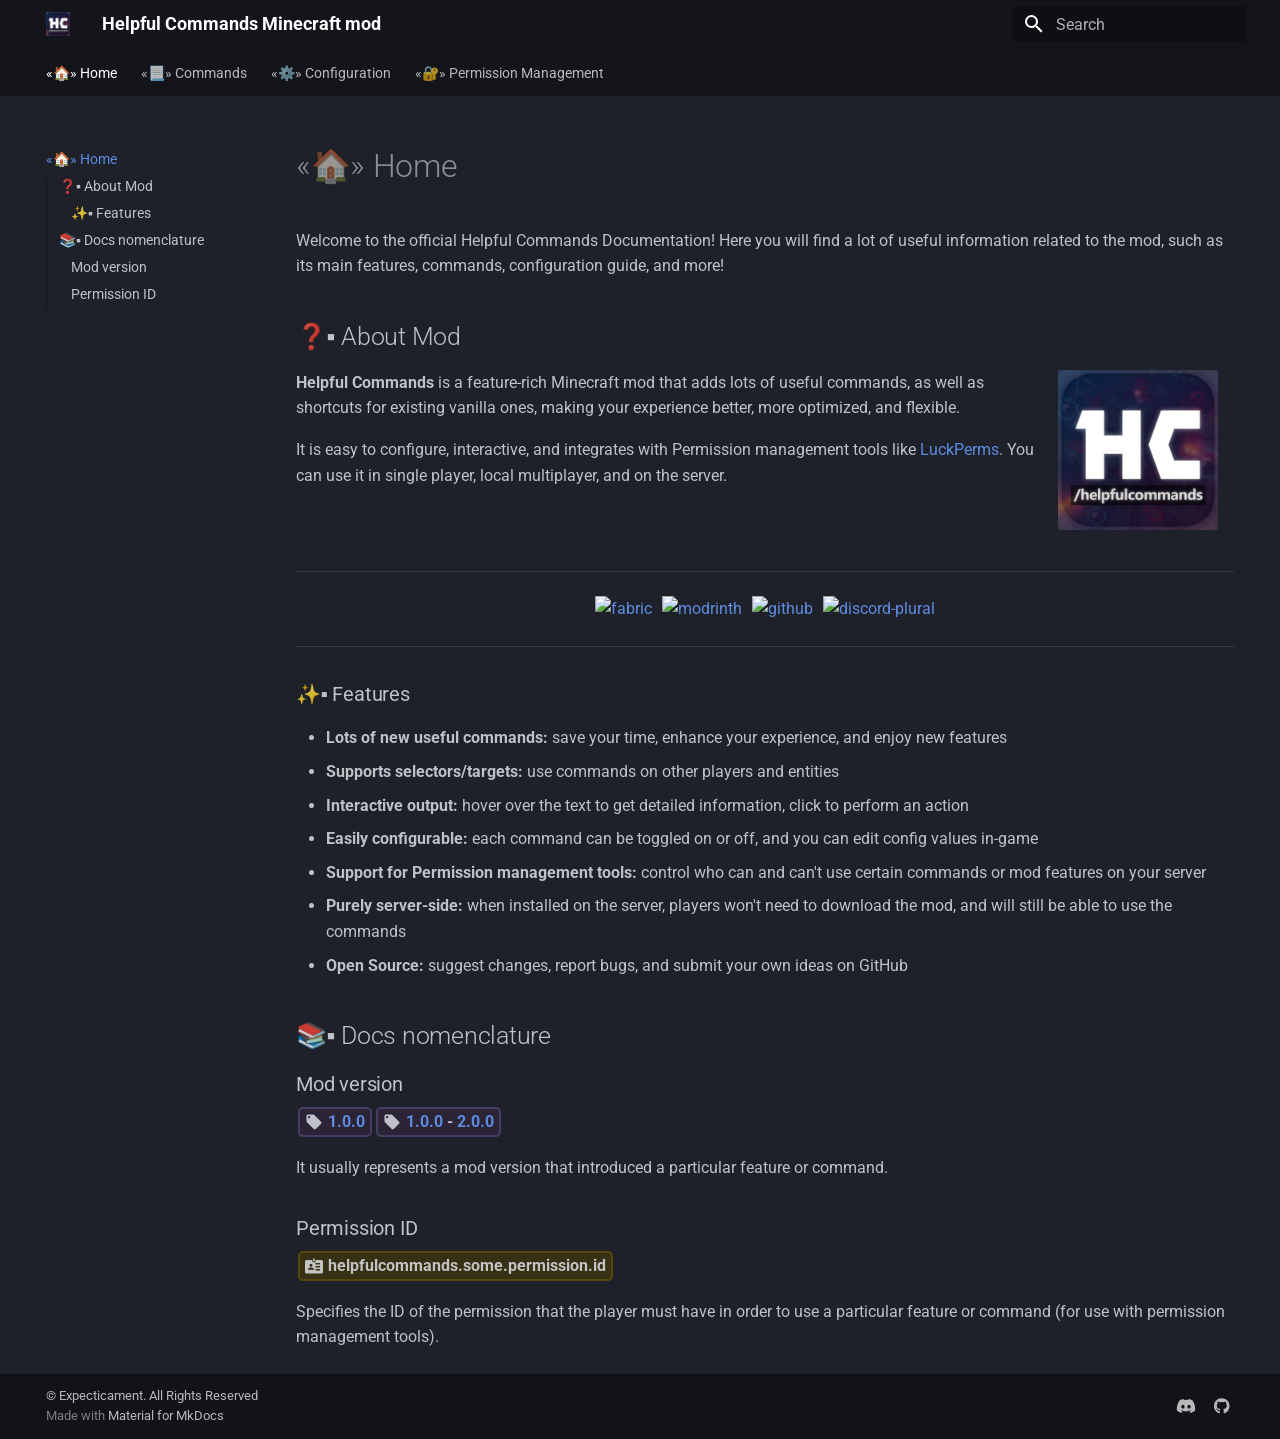
==== index.html @ f8ad3ec6 "Deployed b61161b with MkDocs version: 1.6.1" ====
<!doctype html>
<html lang="en" class="no-js">
  <head>
    
      <meta charset="utf-8">
      <meta name="viewport" content="width=device-width,initial-scale=1">
      
      
      
        <link rel="canonical" href="https://expecticament.github.io/HelpfulCommands/">
      
      
      
        <link rel="next" href="commands/">
      
      
      <link rel="icon" href="assets/images/favicon.png">
      <meta name="generator" content="mkdocs-1.6.1, mkdocs-material-9.5.49">
    
    
      
        <title>Helpful Commands Minecraft mod</title>
      
    
    
      <link rel="stylesheet" href="assets/stylesheets/main.6f8fc17f.min.css">
      
        
        <link rel="stylesheet" href="assets/stylesheets/palette.06af60db.min.css">
      
      


    
    
      
    
    
      
        
        
        <link rel="preconnect" href="https://fonts.gstatic.com" crossorigin>
        <link rel="stylesheet" href="https://fonts.googleapis.com/css?family=Roboto:300,300i,400,400i,700,700i%7CRoboto+Mono:400,400i,700,700i&display=fallback">
        <style>:root{--md-text-font:"Roboto";--md-code-font:"Roboto Mono"}</style>
      
    
    
      <link rel="stylesheet" href="stylesheets/extra.css">
    
    <script>__md_scope=new URL(".",location),__md_hash=e=>[...e].reduce(((e,_)=>(e<<5)-e+_.charCodeAt(0)),0),__md_get=(e,_=localStorage,t=__md_scope)=>JSON.parse(_.getItem(t.pathname+"."+e)),__md_set=(e,_,t=localStorage,a=__md_scope)=>{try{t.setItem(a.pathname+"."+e,JSON.stringify(_))}catch(e){}}</script>
    
      

    
    
    
  </head>
  
  
    
    
      
    
    
    
    
    <body dir="ltr" data-md-color-scheme="slate" data-md-color-primary="black" data-md-color-accent="indigo">
  
    
    <input class="md-toggle" data-md-toggle="drawer" type="checkbox" id="__drawer" autocomplete="off">
    <input class="md-toggle" data-md-toggle="search" type="checkbox" id="__search" autocomplete="off">
    <label class="md-overlay" for="__drawer"></label>
    <div data-md-component="skip">
      
        
        <a href="#about-mod" class="md-skip">
          Skip to content
        </a>
      
    </div>
    <div data-md-component="announce">
      
    </div>
    
    
      

<header class="md-header" data-md-component="header">
  <nav class="md-header__inner md-grid" aria-label="Header">
    <a href="." title="Helpful Commands Minecraft mod" class="md-header__button md-logo" aria-label="Helpful Commands Minecraft mod" data-md-component="logo">
      
  <img src="assets/images/favicon.png" alt="logo">

    </a>
    <label class="md-header__button md-icon" for="__drawer">
      
      <svg xmlns="http://www.w3.org/2000/svg" viewBox="0 0 24 24"><path d="M3 6h18v2H3zm0 5h18v2H3zm0 5h18v2H3z"/></svg>
    </label>
    <div class="md-header__title" data-md-component="header-title">
      <div class="md-header__ellipsis">
        <div class="md-header__topic">
          <span class="md-ellipsis">
            Helpful Commands Minecraft mod
          </span>
        </div>
        <div class="md-header__topic" data-md-component="header-topic">
          <span class="md-ellipsis">
            
              «🏠» Home
            
          </span>
        </div>
      </div>
    </div>
    
      
        <form class="md-header__option" data-md-component="palette">
  
    
    
    
    <input class="md-option" data-md-color-media="" data-md-color-scheme="slate" data-md-color-primary="black" data-md-color-accent="indigo"  aria-hidden="true"  type="radio" name="__palette" id="__palette_0">
    
  
</form>
      
    
    
      <script>var palette=__md_get("__palette");if(palette&&palette.color){if("(prefers-color-scheme)"===palette.color.media){var media=matchMedia("(prefers-color-scheme: light)"),input=document.querySelector(media.matches?"[data-md-color-media='(prefers-color-scheme: light)']":"[data-md-color-media='(prefers-color-scheme: dark)']");palette.color.media=input.getAttribute("data-md-color-media"),palette.color.scheme=input.getAttribute("data-md-color-scheme"),palette.color.primary=input.getAttribute("data-md-color-primary"),palette.color.accent=input.getAttribute("data-md-color-accent")}for(var[key,value]of Object.entries(palette.color))document.body.setAttribute("data-md-color-"+key,value)}</script>
    
    
    
      <label class="md-header__button md-icon" for="__search">
        
        <svg xmlns="http://www.w3.org/2000/svg" viewBox="0 0 24 24"><path d="M9.5 3A6.5 6.5 0 0 1 16 9.5c0 1.61-.59 3.09-1.56 4.23l.27.27h.79l5 5-1.5 1.5-5-5v-.79l-.27-.27A6.52 6.52 0 0 1 9.5 16 6.5 6.5 0 0 1 3 9.5 6.5 6.5 0 0 1 9.5 3m0 2C7 5 5 7 5 9.5S7 14 9.5 14 14 12 14 9.5 12 5 9.5 5"/></svg>
      </label>
      <div class="md-search" data-md-component="search" role="dialog">
  <label class="md-search__overlay" for="__search"></label>
  <div class="md-search__inner" role="search">
    <form class="md-search__form" name="search">
      <input type="text" class="md-search__input" name="query" aria-label="Search" placeholder="Search" autocapitalize="off" autocorrect="off" autocomplete="off" spellcheck="false" data-md-component="search-query" required>
      <label class="md-search__icon md-icon" for="__search">
        
        <svg xmlns="http://www.w3.org/2000/svg" viewBox="0 0 24 24"><path d="M9.5 3A6.5 6.5 0 0 1 16 9.5c0 1.61-.59 3.09-1.56 4.23l.27.27h.79l5 5-1.5 1.5-5-5v-.79l-.27-.27A6.52 6.52 0 0 1 9.5 16 6.5 6.5 0 0 1 3 9.5 6.5 6.5 0 0 1 9.5 3m0 2C7 5 5 7 5 9.5S7 14 9.5 14 14 12 14 9.5 12 5 9.5 5"/></svg>
        
        <svg xmlns="http://www.w3.org/2000/svg" viewBox="0 0 24 24"><path d="M20 11v2H8l5.5 5.5-1.42 1.42L4.16 12l7.92-7.92L13.5 5.5 8 11z"/></svg>
      </label>
      <nav class="md-search__options" aria-label="Search">
        
        <button type="reset" class="md-search__icon md-icon" title="Clear" aria-label="Clear" tabindex="-1">
          
          <svg xmlns="http://www.w3.org/2000/svg" viewBox="0 0 24 24"><path d="M19 6.41 17.59 5 12 10.59 6.41 5 5 6.41 10.59 12 5 17.59 6.41 19 12 13.41 17.59 19 19 17.59 13.41 12z"/></svg>
        </button>
      </nav>
      
        <div class="md-search__suggest" data-md-component="search-suggest"></div>
      
    </form>
    <div class="md-search__output">
      <div class="md-search__scrollwrap" tabindex="0" data-md-scrollfix>
        <div class="md-search-result" data-md-component="search-result">
          <div class="md-search-result__meta">
            Initializing search
          </div>
          <ol class="md-search-result__list" role="presentation"></ol>
        </div>
      </div>
    </div>
  </div>
</div>
    
    
  </nav>
  
</header>
    
    <div class="md-container" data-md-component="container">
      
      
        
          
            
<nav class="md-tabs" aria-label="Tabs" data-md-component="tabs">
  <div class="md-grid">
    <ul class="md-tabs__list">
      
        
  
  
    
  
  
    <li class="md-tabs__item md-tabs__item--active">
      <a href="." class="md-tabs__link">
        
  
    
  
  «🏠» Home

      </a>
    </li>
  

      
        
  
  
  
    <li class="md-tabs__item">
      <a href="commands/" class="md-tabs__link">
        
  
    
  
  «📃» Commands

      </a>
    </li>
  

      
        
  
  
  
    <li class="md-tabs__item">
      <a href="configuration/" class="md-tabs__link">
        
  
    
  
  «⚙️» Configuration

      </a>
    </li>
  

      
        
  
  
  
    <li class="md-tabs__item">
      <a href="permissionManagement/" class="md-tabs__link">
        
  
    
  
  «🔐» Permission Management

      </a>
    </li>
  

      
    </ul>
  </div>
</nav>
          
        
      
      <main class="md-main" data-md-component="main">
        <div class="md-main__inner md-grid">
          
            
              
              <div class="md-sidebar md-sidebar--primary" data-md-component="sidebar" data-md-type="navigation" >
                <div class="md-sidebar__scrollwrap">
                  <div class="md-sidebar__inner">
                    


  


  

<nav class="md-nav md-nav--primary md-nav--lifted md-nav--integrated" aria-label="Navigation" data-md-level="0">
  <label class="md-nav__title" for="__drawer">
    <a href="." title="Helpful Commands Minecraft mod" class="md-nav__button md-logo" aria-label="Helpful Commands Minecraft mod" data-md-component="logo">
      
  <img src="assets/images/favicon.png" alt="logo">

    </a>
    Helpful Commands Minecraft mod
  </label>
  
  <ul class="md-nav__list" data-md-scrollfix>
    
      
      
  
  
    
  
  
  
    <li class="md-nav__item md-nav__item--active">
      
      <input class="md-nav__toggle md-toggle" type="checkbox" id="__toc">
      
      
      
        <label class="md-nav__link md-nav__link--active" for="__toc">
          
  
  <span class="md-ellipsis">
    «🏠» Home
  </span>
  

          <span class="md-nav__icon md-icon"></span>
        </label>
      
      <a href="." class="md-nav__link md-nav__link--active">
        
  
  <span class="md-ellipsis">
    «🏠» Home
  </span>
  

      </a>
      
        

<nav class="md-nav md-nav--secondary" aria-label="Table of contents">
  
  
  
  
    <label class="md-nav__title" for="__toc">
      <span class="md-nav__icon md-icon"></span>
      Table of contents
    </label>
    <ul class="md-nav__list" data-md-component="toc" data-md-scrollfix>
      
        <li class="md-nav__item">
  <a href="#about-mod" class="md-nav__link">
    <span class="md-ellipsis">
      ❓▪ About Mod
    </span>
  </a>
  
    <nav class="md-nav" aria-label="❓▪ About Mod">
      <ul class="md-nav__list">
        
          <li class="md-nav__item">
  <a href="#features" class="md-nav__link">
    <span class="md-ellipsis">
      ✨▪ Features
    </span>
  </a>
  
</li>
        
      </ul>
    </nav>
  
</li>
      
        <li class="md-nav__item">
  <a href="#docs-nomenclature" class="md-nav__link">
    <span class="md-ellipsis">
      📚▪ Docs nomenclature
    </span>
  </a>
  
    <nav class="md-nav" aria-label="📚▪ Docs nomenclature">
      <ul class="md-nav__list">
        
          <li class="md-nav__item">
  <a href="#mod-version" class="md-nav__link">
    <span class="md-ellipsis">
      Mod version
    </span>
  </a>
  
</li>
        
          <li class="md-nav__item">
  <a href="#permission-id" class="md-nav__link">
    <span class="md-ellipsis">
      Permission ID
    </span>
  </a>
  
</li>
        
      </ul>
    </nav>
  
</li>
      
    </ul>
  
</nav>
      
    </li>
  

    
      
      
  
  
  
  
    <li class="md-nav__item">
      <a href="commands/" class="md-nav__link">
        
  
  <span class="md-ellipsis">
    «📃» Commands
  </span>
  

      </a>
    </li>
  

    
      
      
  
  
  
  
    <li class="md-nav__item">
      <a href="configuration/" class="md-nav__link">
        
  
  <span class="md-ellipsis">
    «⚙️» Configuration
  </span>
  

      </a>
    </li>
  

    
      
      
  
  
  
  
    <li class="md-nav__item">
      <a href="permissionManagement/" class="md-nav__link">
        
  
  <span class="md-ellipsis">
    «🔐» Permission Management
  </span>
  

      </a>
    </li>
  

    
  </ul>
</nav>
                  </div>
                </div>
              </div>
            
            
          
          
            <div class="md-content" data-md-component="content">
              <article class="md-content__inner md-typeset">
                
                  


  <h1>«🏠» Home</h1>

<p>Welcome to the official Helpful Commands Documentation! Here you will find a lot of useful information related to the mod, such as its main features, commands, configuration guide, and more!</p>
<h2 id="about-mod">❓▪ About Mod</h2>
<figure style="text-align:left;">
    <img align="right" alt="Logo" src="assets/images/favicon.png" width="160px" style="margin: 0 1em 1em 1em">
    <strong>Helpful Commands</strong> is a feature-rich Minecraft mod that adds lots of useful commands, as well as shortcuts for existing vanilla ones, making your experience better, more optimized, and flexible.
    <p>It is easy to configure, interactive, and integrates with Permission management tools like <a href="https://luckperms.net/">LuckPerms</a>. You can use it in single player, local multiplayer, and on the server.</p>
</figure>

<hr />
<div style="display: flex; justify-content: center; align-items: center; flex-direction: row;">
    <div class="devin-badge"><a href="https://fabricmc.net/"><img alt="fabric" height="56" src="https://cdn.jsdelivr.net/npm/@intergrav/devins-badges@3/assets/cozy/supported/fabric_vector.svg"></a></div>
    <div class="devin-badge"><a href="https://modrinth.com/mod/helpfulcommands/"><img href="" alt="modrinth" height="56" src="https://cdn.jsdelivr.net/npm/@intergrav/devins-badges@3/assets/cozy/available/modrinth_vector.svg"></a></div>
    <div class="devin-badge"><a href="https://github.com/Expecticament/HelpfulCommands"><img alt="github" height="56" src="https://cdn.jsdelivr.net/npm/@intergrav/devins-badges@3/assets/cozy/available/github_vector.svg"></a></div>
    <div class="devin-badge"><a href="https://discord.gg/RHd8P5hps4"><img alt="discord-plural" src="https://cdn.jsdelivr.net/npm/@intergrav/devins-badges@3/assets/cozy/social/discord-plural_vector.svg"></a></div>
</div>
<hr />
<h3 id="features">✨▪ Features</h3>
<ul>
<li><strong>Lots of new useful commands:</strong> save your time, enhance your experience, and enjoy new features</li>
<li><strong>Supports selectors/targets:</strong> use commands on other players and entities</li>
<li><strong>Interactive output:</strong> hover over the text to get detailed information, click to perform an action</li>
<li><strong>Easily configurable:</strong> each command can be toggled on or off, and you can edit config values in-game</li>
<li><strong>Support for Permission management tools:</strong> control who can and can't use certain commands or mod features on your server</li>
<li><strong>Purely server-side:</strong> when installed on the server, players won't need to download the mod, and will still be able to use the commands</li>
<li><strong>Open Source:</strong> suggest changes, report bugs, and submit your own ideas on GitHub</li>
</ul>
<h2 id="docs-nomenclature">📚▪ Docs nomenclature</h2>
<h3 id="mod-version">Mod version</h3>
<div class="hc-mic-holder">
    <div class="hc-mic-entry hc-mic-version">
        <div class="hc-mic-logo"><span class="twemoji" title="Mod version"><svg xmlns="http://www.w3.org/2000/svg" viewBox="0 0 24 24"><path d="M5.5 7A1.5 1.5 0 0 1 4 5.5 1.5 1.5 0 0 1 5.5 4 1.5 1.5 0 0 1 7 5.5 1.5 1.5 0 0 1 5.5 7m15.91 4.58-9-9C12.05 2.22 11.55 2 11 2H4c-1.11 0-2 .89-2 2v7c0 .55.22 1.05.59 1.41l8.99 9c.37.36.87.59 1.42.59.55 0 1.05-.23 1.41-.59l7-7c.37-.36.59-.86.59-1.41 0-.56-.23-1.06-.59-1.42Z"></path></svg></span></div><p class="hc-mic-text"><a href="https://github.com/Expecticament/HelpfulCommands/releases/tag/1.0.1">1.0.0</a></p>
    </div>
    <div class="hc-mic-entry hc-mic-version">
        <div class="hc-mic-logo"><span class="twemoji" title="Mod version"><svg xmlns="http://www.w3.org/2000/svg" viewBox="0 0 24 24"><path d="M5.5 7A1.5 1.5 0 0 1 4 5.5 1.5 1.5 0 0 1 5.5 4 1.5 1.5 0 0 1 7 5.5 1.5 1.5 0 0 1 5.5 7m15.91 4.58-9-9C12.05 2.22 11.55 2 11 2H4c-1.11 0-2 .89-2 2v7c0 .55.22 1.05.59 1.41l8.99 9c.37.36.87.59 1.42.59.55 0 1.05-.23 1.41-.59l7-7c.37-.36.59-.86.59-1.41 0-.56-.23-1.06-.59-1.42Z"></path></svg></span></div><p class="hc-mic-text"><a href="https://github.com/Expecticament/HelpfulCommands/releases/tag/1.0.1">1.0.0</a> - <a href="https://github.com/Expecticament/HelpfulCommands/releases/tag/2.0.0">2.0.0</a></p>
    </div>
</div>
<p>It usually represents a mod version that introduced a particular feature or command.</p>
<h3 id="permission-id">Permission ID</h3>
<div class="hc-mic-holder">
    <div class="hc-mic-entry hc-mic-permission">
        <div class="hc-mic-logo"><span class="twemoji" title="Permission ID"><svg xmlns="http://www.w3.org/2000/svg" viewBox="0 0 24 24"><path d="M22 4h-8v3h-4V4H2a2 2 0 0 0-2 2v14a2 2 0 0 0 2 2h20a2 2 0 0 0 2-2V6a2 2 0 0 0-2-2M8 9a2 2 0 0 1 2 2 2 2 0 0 1-2 2 2 2 0 0 1-2-2 2 2 0 0 1 2-2m4 8H4v-1c0-1.33 2.67-2 4-2s4 .67 4 2v1m8 1h-6v-2h6v2m0-4h-6v-2h6v2m0-4h-6V8h6v2m-7-4h-2V2h2v4Z"></path></svg></span></div><p class="hc-mic-text">helpfulcommands.some.permission.id</p>
    </div>
</div>
<p>Specifies the ID of the permission that the player must have in order to use a particular feature or command (for use with permission management tools).</p>












                
              </article>
            </div>
          
          
  <script>var tabs=__md_get("__tabs");if(Array.isArray(tabs))e:for(var set of document.querySelectorAll(".tabbed-set")){var labels=set.querySelector(".tabbed-labels");for(var tab of tabs)for(var label of labels.getElementsByTagName("label"))if(label.innerText.trim()===tab){var input=document.getElementById(label.htmlFor);input.checked=!0;continue e}}</script>

<script>var target=document.getElementById(location.hash.slice(1));target&&target.name&&(target.checked=target.name.startsWith("__tabbed_"))</script>
        </div>
        
          <button type="button" class="md-top md-icon" data-md-component="top" hidden>
  
  <svg xmlns="http://www.w3.org/2000/svg" viewBox="0 0 24 24"><path d="M13 20h-2V8l-5.5 5.5-1.42-1.42L12 4.16l7.92 7.92-1.42 1.42L13 8z"/></svg>
  Back to top
</button>
        
      </main>
      
        <footer class="md-footer">
  
  <div class="md-footer-meta md-typeset">
    <div class="md-footer-meta__inner md-grid">
      <div class="md-copyright">
  
    <div class="md-copyright__highlight">
      &copy; <a href="https://github.com/Expecticament" target="_blank" rel="noopener">Expecticament</a>. All Rights Reserved

    </div>
  
  
    Made with
    <a href="https://squidfunk.github.io/mkdocs-material/" target="_blank" rel="noopener">
      Material for MkDocs
    </a>
  
</div>
      
        <div class="md-social">
  
    
    
    
    
      
      
    
    <a href="https://discord.gg/RHd8P5hps4" target="_blank" rel="noopener" title="discord.gg" class="md-social__link">
      <svg xmlns="http://www.w3.org/2000/svg" viewBox="0 0 640 512"><!--! Font Awesome Free 6.7.1 by @fontawesome - https://fontawesome.com License - https://fontawesome.com/license/free (Icons: CC BY 4.0, Fonts: SIL OFL 1.1, Code: MIT License) Copyright 2024 Fonticons, Inc.--><path d="M524.531 69.836a1.5 1.5 0 0 0-.764-.7A485 485 0 0 0 404.081 32.03a1.82 1.82 0 0 0-1.923.91 338 338 0 0 0-14.9 30.6 447.9 447.9 0 0 0-134.426 0 310 310 0 0 0-15.135-30.6 1.89 1.89 0 0 0-1.924-.91 483.7 483.7 0 0 0-119.688 37.107 1.7 1.7 0 0 0-.788.676C39.068 183.651 18.186 294.69 28.43 404.354a2.02 2.02 0 0 0 .765 1.375 487.7 487.7 0 0 0 146.825 74.189 1.9 1.9 0 0 0 2.063-.676A348 348 0 0 0 208.12 430.4a1.86 1.86 0 0 0-1.019-2.588 321 321 0 0 1-45.868-21.853 1.885 1.885 0 0 1-.185-3.126 251 251 0 0 0 9.109-7.137 1.82 1.82 0 0 1 1.9-.256c96.229 43.917 200.41 43.917 295.5 0a1.81 1.81 0 0 1 1.924.233 235 235 0 0 0 9.132 7.16 1.884 1.884 0 0 1-.162 3.126 301.4 301.4 0 0 1-45.89 21.83 1.875 1.875 0 0 0-1 2.611 391 391 0 0 0 30.014 48.815 1.86 1.86 0 0 0 2.063.7A486 486 0 0 0 610.7 405.729a1.88 1.88 0 0 0 .765-1.352c12.264-126.783-20.532-236.912-86.934-334.541M222.491 337.58c-28.972 0-52.844-26.587-52.844-59.239s23.409-59.241 52.844-59.241c29.665 0 53.306 26.82 52.843 59.239 0 32.654-23.41 59.241-52.843 59.241m195.38 0c-28.971 0-52.843-26.587-52.843-59.239s23.409-59.241 52.843-59.241c29.667 0 53.307 26.82 52.844 59.239 0 32.654-23.177 59.241-52.844 59.241"/></svg>
    </a>
  
    
    
    
    
      
      
    
    <a href="https://github.com/Expecticament/HelpfulCommands" target="_blank" rel="noopener" title="github.com" class="md-social__link">
      <svg xmlns="http://www.w3.org/2000/svg" viewBox="0 0 496 512"><!--! Font Awesome Free 6.7.1 by @fontawesome - https://fontawesome.com License - https://fontawesome.com/license/free (Icons: CC BY 4.0, Fonts: SIL OFL 1.1, Code: MIT License) Copyright 2024 Fonticons, Inc.--><path d="M165.9 397.4c0 2-2.3 3.6-5.2 3.6-3.3.3-5.6-1.3-5.6-3.6 0-2 2.3-3.6 5.2-3.6 3-.3 5.6 1.3 5.6 3.6m-31.1-4.5c-.7 2 1.3 4.3 4.3 4.9 2.6 1 5.6 0 6.2-2s-1.3-4.3-4.3-5.2c-2.6-.7-5.5.3-6.2 2.3m44.2-1.7c-2.9.7-4.9 2.6-4.6 4.9.3 2 2.9 3.3 5.9 2.6 2.9-.7 4.9-2.6 4.6-4.6-.3-1.9-3-3.2-5.9-2.9M244.8 8C106.1 8 0 113.3 0 252c0 110.9 69.8 205.8 169.5 239.2 12.8 2.3 17.3-5.6 17.3-12.1 0-6.2-.3-40.4-.3-61.4 0 0-70 15-84.7-29.8 0 0-11.4-29.1-27.8-36.6 0 0-22.9-15.7 1.6-15.4 0 0 24.9 2 38.6 25.8 21.9 38.6 58.6 27.5 72.9 20.9 2.3-16 8.8-27.1 16-33.7-55.9-6.2-112.3-14.3-112.3-110.5 0-27.5 7.6-41.3 23.6-58.9-2.6-6.5-11.1-33.3 2.6-67.9 20.9-6.5 69 27 69 27 20-5.6 41.5-8.5 62.8-8.5s42.8 2.9 62.8 8.5c0 0 48.1-33.6 69-27 13.7 34.7 5.2 61.4 2.6 67.9 16 17.7 25.8 31.5 25.8 58.9 0 96.5-58.9 104.2-114.8 110.5 9.2 7.9 17 22.9 17 46.4 0 33.7-.3 75.4-.3 83.6 0 6.5 4.6 14.4 17.3 12.1C428.2 457.8 496 362.9 496 252 496 113.3 383.5 8 244.8 8M97.2 352.9c-1.3 1-1 3.3.7 5.2 1.6 1.6 3.9 2.3 5.2 1 1.3-1 1-3.3-.7-5.2-1.6-1.6-3.9-2.3-5.2-1m-10.8-8.1c-.7 1.3.3 2.9 2.3 3.9 1.6 1 3.6.7 4.3-.7.7-1.3-.3-2.9-2.3-3.9-2-.6-3.6-.3-4.3.7m32.4 35.6c-1.6 1.3-1 4.3 1.3 6.2 2.3 2.3 5.2 2.6 6.5 1 1.3-1.3.7-4.3-1.3-6.2-2.2-2.3-5.2-2.6-6.5-1m-11.4-14.7c-1.6 1-1.6 3.6 0 5.9s4.3 3.3 5.6 2.3c1.6-1.3 1.6-3.9 0-6.2-1.4-2.3-4-3.3-5.6-2"/></svg>
    </a>
  
</div>
      
    </div>
  </div>
</footer>
      
    </div>
    <div class="md-dialog" data-md-component="dialog">
      <div class="md-dialog__inner md-typeset"></div>
    </div>
    
      <div class="md-progress" data-md-component="progress" role="progressbar"></div>
    
    
    <script id="__config" type="application/json">{"base": ".", "features": ["navigation.tabs", "navigation.sections", "navigation.instant", "navigation.instant.progress", "navigation.tracking", "navigation.top", "navigation.prune", "toc.integrate", "toc.follow", "search.suggest", "search.highlight", "content.tabs.link", "content.code.annotation", "content.code.copy", "content.tooltips"], "search": "assets/javascripts/workers/search.6ce7567c.min.js", "translations": {"clipboard.copied": "Copied to clipboard", "clipboard.copy": "Copy to clipboard", "search.result.more.one": "1 more on this page", "search.result.more.other": "# more on this page", "search.result.none": "No matching documents", "search.result.one": "1 matching document", "search.result.other": "# matching documents", "search.result.placeholder": "Type to start searching", "search.result.term.missing": "Missing", "select.version": "Select version"}}</script>
    
    
      <script src="assets/javascripts/bundle.88dd0f4e.min.js"></script>
      
    
  </body>
</html>
---- assets/stylesheets/main.6f8fc17f.min.css ----
@charset "UTF-8";html{-webkit-text-size-adjust:none;-moz-text-size-adjust:none;text-size-adjust:none;box-sizing:border-box}*,:after,:before{box-sizing:inherit}@media (prefers-reduced-motion){*,:after,:before{transition:none!important}}body{margin:0}a,button,input,label{-webkit-tap-highlight-color:transparent}a{color:inherit;text-decoration:none}hr{border:0;box-sizing:initial;display:block;height:.05rem;overflow:visible;padding:0}small{font-size:80%}sub,sup{line-height:1em}img{border-style:none}table{border-collapse:initial;border-spacing:0}td,th{font-weight:400;vertical-align:top}button{background:#0000;border:0;font-family:inherit;font-size:inherit;margin:0;padding:0}input{border:0;outline:none}:root{--md-primary-fg-color:#4051b5;--md-primary-fg-color--light:#5d6cc0;--md-primary-fg-color--dark:#303fa1;--md-primary-bg-color:#fff;--md-primary-bg-color--light:#ffffffb3;--md-accent-fg-color:#526cfe;--md-accent-fg-color--transparent:#526cfe1a;--md-accent-bg-color:#fff;--md-accent-bg-color--light:#ffffffb3}[data-md-color-scheme=default]{color-scheme:light}[data-md-color-scheme=default] img[src$="#gh-dark-mode-only"],[data-md-color-scheme=default] img[src$="#only-dark"]{display:none}:root,[data-md-color-scheme=default]{--md-hue:225deg;--md-default-fg-color:#000000de;--md-default-fg-color--light:#0000008a;--md-default-fg-color--lighter:#00000052;--md-default-fg-color--lightest:#00000012;--md-default-bg-color:#fff;--md-default-bg-color--light:#ffffffb3;--md-default-bg-color--lighter:#ffffff4d;--md-default-bg-color--lightest:#ffffff1f;--md-code-fg-color:#36464e;--md-code-bg-color:#f5f5f5;--md-code-hl-color:#4287ff;--md-code-hl-color--light:#4287ff1a;--md-code-hl-number-color:#d52a2a;--md-code-hl-special-color:#db1457;--md-code-hl-function-color:#a846b9;--md-code-hl-constant-color:#6e59d9;--md-code-hl-keyword-color:#3f6ec6;--md-code-hl-string-color:#1c7d4d;--md-code-hl-name-color:var(--md-code-fg-color);--md-code-hl-operator-color:var(--md-default-fg-color--light);--md-code-hl-punctuation-color:var(--md-default-fg-color--light);--md-code-hl-comment-color:var(--md-default-fg-color--light);--md-code-hl-generic-color:var(--md-default-fg-color--light);--md-code-hl-variable-color:var(--md-default-fg-color--light);--md-typeset-color:var(--md-default-fg-color);--md-typeset-a-color:var(--md-primary-fg-color);--md-typeset-del-color:#f5503d26;--md-typeset-ins-color:#0bd57026;--md-typeset-kbd-color:#fafafa;--md-typeset-kbd-accent-color:#fff;--md-typeset-kbd-border-color:#b8b8b8;--md-typeset-mark-color:#ffff0080;--md-typeset-table-color:#0000001f;--md-typeset-table-color--light:rgba(0,0,0,.035);--md-admonition-fg-color:var(--md-default-fg-color);--md-admonition-bg-color:var(--md-default-bg-color);--md-warning-fg-color:#000000de;--md-warning-bg-color:#ff9;--md-footer-fg-color:#fff;--md-footer-fg-color--light:#ffffffb3;--md-footer-fg-color--lighter:#ffffff73;--md-footer-bg-color:#000000de;--md-footer-bg-color--dark:#00000052;--md-shadow-z1:0 0.2rem 0.5rem #0000000d,0 0 0.05rem #0000001a;--md-shadow-z2:0 0.2rem 0.5rem #0000001a,0 0 0.05rem #00000040;--md-shadow-z3:0 0.2rem 0.5rem #0003,0 0 0.05rem #00000059}.md-icon svg{fill:currentcolor;display:block;height:1.2rem;width:1.2rem}body{-webkit-font-smoothing:antialiased;-moz-osx-font-smoothing:grayscale;--md-text-font-family:var(--md-text-font,_),-apple-system,BlinkMacSystemFont,Helvetica,Arial,sans-serif;--md-code-font-family:var(--md-code-font,_),SFMono-Regular,Consolas,Menlo,monospace}aside,body,input{font-feature-settings:"kern","liga";color:var(--md-typeset-color);font-family:var(--md-text-font-family)}code,kbd,pre{font-feature-settings:"kern";font-family:var(--md-code-font-family)}:root{--md-typeset-table-sort-icon:url('data:image/svg+xml;charset=utf-8,<svg xmlns="http://www.w3.org/2000/svg" viewBox="0 0 24 24"><path d="m18 21-4-4h3V7h-3l4-4 4 4h-3v10h3M2 19v-2h10v2M2 13v-2h7v2M2 7V5h4v2z"/></svg>');--md-typeset-table-sort-icon--asc:url('data:image/svg+xml;charset=utf-8,<svg xmlns="http://www.w3.org/2000/svg" viewBox="0 0 24 24"><path d="M19 17h3l-4 4-4-4h3V3h2M2 17h10v2H2M6 5v2H2V5m0 6h7v2H2z"/></svg>');--md-typeset-table-sort-icon--desc:url('data:image/svg+xml;charset=utf-8,<svg xmlns="http://www.w3.org/2000/svg" viewBox="0 0 24 24"><path d="M19 7h3l-4-4-4 4h3v14h2M2 17h10v2H2M6 5v2H2V5m0 6h7v2H2z"/></svg>')}.md-typeset{-webkit-print-color-adjust:exact;color-adjust:exact;font-size:.8rem;line-height:1.6}@media print{.md-typeset{font-size:.68rem}}.md-typeset blockquote,.md-typeset dl,.md-typeset figure,.md-typeset ol,.md-typeset pre,.md-typeset ul{margin-bottom:1em;margin-top:1em}.md-typeset h1{color:var(--md-default-fg-color--light);font-size:2em;line-height:1.3;margin:0 0 1.25em}.md-typeset h1,.md-typeset h2{font-weight:300;letter-spacing:-.01em}.md-typeset h2{font-size:1.5625em;line-height:1.4;margin:1.6em 0 .64em}.md-typeset h3{font-size:1.25em;font-weight:400;letter-spacing:-.01em;line-height:1.5;margin:1.6em 0 .8em}.md-typeset h2+h3{margin-top:.8em}.md-typeset h4{font-weight:700;letter-spacing:-.01em;margin:1em 0}.md-typeset h5,.md-typeset h6{color:var(--md-default-fg-color--light);font-size:.8em;font-weight:700;letter-spacing:-.01em;margin:1.25em 0}.md-typeset h5{text-transform:uppercase}.md-typeset h5 code{text-transform:none}.md-typeset hr{border-bottom:.05rem solid var(--md-default-fg-color--lightest);display:flow-root;margin:1.5em 0}.md-typeset a{color:var(--md-typeset-a-color);word-break:break-word}.md-typeset a,.md-typeset a:before{transition:color 125ms}.md-typeset a:focus,.md-typeset a:hover{color:var(--md-accent-fg-color)}.md-typeset a:focus code,.md-typeset a:hover code{background-color:var(--md-accent-fg-color--transparent)}.md-typeset a code{color:currentcolor;transition:background-color 125ms}.md-typeset a.focus-visible{outline-color:var(--md-accent-fg-color);outline-offset:.2rem}.md-typeset code,.md-typeset kbd,.md-typeset pre{color:var(--md-code-fg-color);direction:ltr;font-variant-ligatures:none}@media print{.md-typeset code,.md-typeset kbd,.md-typeset pre{white-space:pre-wrap}}.md-typeset code{background-color:var(--md-code-bg-color);border-radius:.1rem;-webkit-box-decoration-break:clone;box-decoration-break:clone;font-size:.85em;padding:0 .2941176471em;word-break:break-word}.md-typeset code:not(.focus-visible){-webkit-tap-highlight-color:transparent;outline:none}.md-typeset pre{display:flow-root;line-height:1.4;position:relative}.md-typeset pre>code{-webkit-box-decoration-break:slice;box-decoration-break:slice;box-shadow:none;display:block;margin:0;outline-color:var(--md-accent-fg-color);overflow:auto;padding:.7720588235em 1.1764705882em;scrollbar-color:var(--md-default-fg-color--lighter) #0000;scrollbar-width:thin;touch-action:auto;word-break:normal}.md-typeset pre>code:hover{scrollbar-color:var(--md-accent-fg-color) #0000}.md-typeset pre>code::-webkit-scrollbar{height:.2rem;width:.2rem}.md-typeset pre>code::-webkit-scrollbar-thumb{background-color:var(--md-default-fg-color--lighter)}.md-typeset pre>code::-webkit-scrollbar-thumb:hover{background-color:var(--md-accent-fg-color)}.md-typeset kbd{background-color:var(--md-typeset-kbd-color);border-radius:.1rem;box-shadow:0 .1rem 0 .05rem var(--md-typeset-kbd-border-color),0 .1rem 0 var(--md-typeset-kbd-border-color),0 -.1rem .2rem var(--md-typeset-kbd-accent-color) inset;color:var(--md-default-fg-color);display:inline-block;font-size:.75em;padding:0 .6666666667em;vertical-align:text-top;word-break:break-word}.md-typeset mark{background-color:var(--md-typeset-mark-color);-webkit-box-decoration-break:clone;box-decoration-break:clone;color:inherit;word-break:break-word}.md-typeset abbr{border-bottom:.05rem dotted var(--md-default-fg-color--light);cursor:help;text-decoration:none}.md-typeset small{opacity:.75}[dir=ltr] .md-typeset sub,[dir=ltr] .md-typeset sup{margin-left:.078125em}[dir=rtl] .md-typeset sub,[dir=rtl] .md-typeset sup{margin-right:.078125em}[dir=ltr] .md-typeset blockquote{padding-left:.6rem}[dir=rtl] .md-typeset blockquote{padding-right:.6rem}[dir=ltr] .md-typeset blockquote{border-left:.2rem solid var(--md-default-fg-color--lighter)}[dir=rtl] .md-typeset blockquote{border-right:.2rem solid var(--md-default-fg-color--lighter)}.md-typeset blockquote{color:var(--md-default-fg-color--light);margin-left:0;margin-right:0}.md-typeset ul{list-style-type:disc}.md-typeset ul[type]{list-style-type:revert-layer}[dir=ltr] .md-typeset ol,[dir=ltr] .md-typeset ul{margin-left:.625em}[dir=rtl] .md-typeset ol,[dir=rtl] .md-typeset ul{margin-right:.625em}.md-typeset ol,.md-typeset ul{padding:0}.md-typeset ol:not([hidden]),.md-typeset ul:not([hidden]){display:flow-root}.md-typeset ol ol,.md-typeset ul ol{list-style-type:lower-alpha}.md-typeset ol ol ol,.md-typeset ul ol ol{list-style-type:lower-roman}.md-typeset ol ol ol ol,.md-typeset ul ol ol ol{list-style-type:upper-alpha}.md-typeset ol ol ol ol ol,.md-typeset ul ol ol ol ol{list-style-type:upper-roman}.md-typeset ol[type],.md-typeset ul[type]{list-style-type:revert-layer}[dir=ltr] .md-typeset ol li,[dir=ltr] .md-typeset ul li{margin-left:1.25em}[dir=rtl] .md-typeset ol li,[dir=rtl] .md-typeset ul li{margin-right:1.25em}.md-typeset ol li,.md-typeset ul li{margin-bottom:.5em}.md-typeset ol li blockquote,.md-typeset ol li p,.md-typeset ul li blockquote,.md-typeset ul li p{margin:.5em 0}.md-typeset ol li:last-child,.md-typeset ul li:last-child{margin-bottom:0}[dir=ltr] .md-typeset ol li ol,[dir=ltr] .md-typeset ol li ul,[dir=ltr] .md-typeset ul li ol,[dir=ltr] .md-typeset ul li ul{margin-left:.625em}[dir=rtl] .md-typeset ol li ol,[dir=rtl] .md-typeset ol li ul,[dir=rtl] .md-typeset ul li ol,[dir=rtl] .md-typeset ul li ul{margin-right:.625em}.md-typeset ol li ol,.md-typeset ol li ul,.md-typeset ul li ol,.md-typeset ul li ul{margin-bottom:.5em;margin-top:.5em}[dir=ltr] .md-typeset dd{margin-left:1.875em}[dir=rtl] .md-typeset dd{margin-right:1.875em}.md-typeset dd{margin-bottom:1.5em;margin-top:1em}.md-typeset img,.md-typeset svg,.md-typeset video{height:auto;max-width:100%}.md-typeset img[align=left]{margin:1em 1em 1em 0}.md-typeset img[align=right]{margin:1em 0 1em 1em}.md-typeset img[align]:only-child{margin-top:0}.md-typeset figure{display:flow-root;margin:1em auto;max-width:100%;text-align:center;width:-moz-fit-content;width:fit-content}.md-typeset figure img{display:block;margin:0 auto}.md-typeset figcaption{font-style:italic;margin:1em auto;max-width:24rem}.md-typeset iframe{max-width:100%}.md-typeset table:not([class]){background-color:var(--md-default-bg-color);border:.05rem solid var(--md-typeset-table-color);border-radius:.1rem;display:inline-block;font-size:.64rem;max-width:100%;overflow:auto;touch-action:auto}@media print{.md-typeset table:not([class]){display:table}}.md-typeset table:not([class])+*{margin-top:1.5em}.md-typeset table:not([class]) td>:first-child,.md-typeset table:not([class]) th>:first-child{margin-top:0}.md-typeset table:not([class]) td>:last-child,.md-typeset table:not([class]) th>:last-child{margin-bottom:0}.md-typeset table:not([class]) td:not([align]),.md-typeset table:not([class]) th:not([align]){text-align:left}[dir=rtl] .md-typeset table:not([class]) td:not([align]),[dir=rtl] .md-typeset table:not([class]) th:not([align]){text-align:right}.md-typeset table:not([class]) th{font-weight:700;min-width:5rem;padding:.9375em 1.25em;vertical-align:top}.md-typeset table:not([class]) td{border-top:.05rem solid var(--md-typeset-table-color);padding:.9375em 1.25em;vertical-align:top}.md-typeset table:not([class]) tbody tr{transition:background-color 125ms}.md-typeset table:not([class]) tbody tr:hover{background-color:var(--md-typeset-table-color--light);box-shadow:0 .05rem 0 var(--md-default-bg-color) inset}.md-typeset table:not([class]) a{word-break:normal}.md-typeset table th[role=columnheader]{cursor:pointer}[dir=ltr] .md-typeset table th[role=columnheader]:after{margin-left:.5em}[dir=rtl] .md-typeset table th[role=columnheader]:after{margin-right:.5em}.md-typeset table th[role=columnheader]:after{content:"";display:inline-block;height:1.2em;-webkit-mask-image:var(--md-typeset-table-sort-icon);mask-image:var(--md-typeset-table-sort-icon);-webkit-mask-repeat:no-repeat;mask-repeat:no-repeat;-webkit-mask-size:contain;mask-size:contain;transition:background-color 125ms;vertical-align:text-bottom;width:1.2em}.md-typeset table th[role=columnheader]:hover:after{background-color:var(--md-default-fg-color--lighter)}.md-typeset table th[role=columnheader][aria-sort=ascending]:after{background-color:var(--md-default-fg-color--light);-webkit-mask-image:var(--md-typeset-table-sort-icon--asc);mask-image:var(--md-typeset-table-sort-icon--asc)}.md-typeset table th[role=columnheader][aria-sort=descending]:after{background-color:var(--md-default-fg-color--light);-webkit-mask-image:var(--md-typeset-table-sort-icon--desc);mask-image:var(--md-typeset-table-sort-icon--desc)}.md-typeset__scrollwrap{margin:1em -.8rem;overflow-x:auto;touch-action:auto}.md-typeset__table{display:inline-block;margin-bottom:.5em;padding:0 .8rem}@media print{.md-typeset__table{display:block}}html .md-typeset__table table{display:table;margin:0;overflow:hidden;width:100%}@media screen and (max-width:44.984375em){.md-content__inner>pre{margin:1em -.8rem}.md-content__inner>pre code{border-radius:0}}.md-typeset .md-author{border-radius:100%;display:block;flex-shrink:0;height:1.6rem;overflow:hidden;position:relative;transition:color 125ms,transform 125ms;width:1.6rem}.md-typeset .md-author img{display:block}.md-typeset .md-author--more{background:var(--md-default-fg-color--lightest);color:var(--md-default-fg-color--lighter);font-size:.6rem;font-weight:700;line-height:1.6rem;text-align:center}.md-typeset .md-author--long{height:2.4rem;width:2.4rem}.md-typeset a.md-author{transform:scale(1)}.md-typeset a.md-author img{border-radius:100%;filter:grayscale(100%) opacity(75%);transition:filter 125ms}.md-typeset a.md-author:focus,.md-typeset a.md-author:hover{transform:scale(1.1);z-index:1}.md-typeset a.md-author:focus img,.md-typeset a.md-author:hover img{filter:grayscale(0)}.md-banner{background-color:var(--md-footer-bg-color);color:var(--md-footer-fg-color);overflow:auto}@media print{.md-banner{display:none}}.md-banner--warning{background-color:var(--md-warning-bg-color);color:var(--md-warning-fg-color)}.md-banner__inner{font-size:.7rem;margin:.6rem auto;padding:0 .8rem}[dir=ltr] .md-banner__button{float:right}[dir=rtl] .md-banner__button{float:left}.md-banner__button{color:inherit;cursor:pointer;transition:opacity .25s}.no-js .md-banner__button{display:none}.md-banner__button:hover{opacity:.7}html{font-size:125%;height:100%;overflow-x:hidden}@media screen and (min-width:100em){html{font-size:137.5%}}@media screen and (min-width:125em){html{font-size:150%}}body{background-color:var(--md-default-bg-color);display:flex;flex-direction:column;font-size:.5rem;min-height:100%;position:relative;width:100%}@media print{body{display:block}}@media screen and (max-width:59.984375em){body[data-md-scrolllock]{position:fixed}}.md-grid{margin-left:auto;margin-right:auto;max-width:61rem}.md-container{display:flex;flex-direction:column;flex-grow:1}@media print{.md-container{display:block}}.md-main{flex-grow:1}.md-main__inner{display:flex;height:100%;margin-top:1.5rem}.md-ellipsis{overflow:hidden;text-overflow:ellipsis}.md-toggle{display:none}.md-option{height:0;opacity:0;position:absolute;width:0}.md-option:checked+label:not([hidden]){display:block}.md-option.focus-visible+label{outline-color:var(--md-accent-fg-color);outline-style:auto}.md-skip{background-color:var(--md-default-fg-color);border-radius:.1rem;color:var(--md-default-bg-color);font-size:.64rem;margin:.5rem;opacity:0;outline-color:var(--md-accent-fg-color);padding:.3rem .5rem;position:fixed;transform:translateY(.4rem);z-index:-1}.md-skip:focus{opacity:1;transform:translateY(0);transition:transform .25s cubic-bezier(.4,0,.2,1),opacity 175ms 75ms;z-index:10}@page{margin:25mm}:root{--md-clipboard-icon:url('data:image/svg+xml;charset=utf-8,<svg xmlns="http://www.w3.org/2000/svg" viewBox="0 0 24 24"><path d="M19 21H8V7h11m0-2H8a2 2 0 0 0-2 2v14a2 2 0 0 0 2 2h11a2 2 0 0 0 2-2V7a2 2 0 0 0-2-2m-3-4H4a2 2 0 0 0-2 2v14h2V3h12z"/></svg>')}.md-clipboard{border-radius:.1rem;color:var(--md-default-fg-color--lightest);cursor:pointer;height:1.5em;outline-color:var(--md-accent-fg-color);outline-offset:.1rem;position:absolute;right:.5em;top:.5em;transition:color .25s;width:1.5em;z-index:1}@media print{.md-clipboard{display:none}}.md-clipboard:not(.focus-visible){-webkit-tap-highlight-color:transparent;outline:none}:hover>.md-clipboard{color:var(--md-default-fg-color--light)}.md-clipboard:focus,.md-clipboard:hover{color:var(--md-accent-fg-color)}.md-clipboard:after{background-color:currentcolor;content:"";display:block;height:1.125em;margin:0 auto;-webkit-mask-image:var(--md-clipboard-icon);mask-image:var(--md-clipboard-icon);-webkit-mask-position:center;mask-position:center;-webkit-mask-repeat:no-repeat;mask-repeat:no-repeat;-webkit-mask-size:contain;mask-size:contain;width:1.125em}.md-clipboard--inline{cursor:pointer}.md-clipboard--inline code{transition:color .25s,background-color .25s}.md-clipboard--inline:focus code,.md-clipboard--inline:hover code{background-color:var(--md-accent-fg-color--transparent);color:var(--md-accent-fg-color)}.md-typeset .md-code__content{display:grid}@keyframes consent{0%{opacity:0;transform:translateY(100%)}to{opacity:1;transform:translateY(0)}}@keyframes overlay{0%{opacity:0}to{opacity:1}}.md-consent__overlay{animation:overlay .25s both;-webkit-backdrop-filter:blur(.1rem);backdrop-filter:blur(.1rem);background-color:#0000008a;height:100%;opacity:1;position:fixed;top:0;width:100%;z-index:5}.md-consent__inner{animation:consent .5s cubic-bezier(.1,.7,.1,1) both;background-color:var(--md-default-bg-color);border:0;border-radius:.1rem;bottom:0;box-shadow:0 0 .2rem #0000001a,0 .2rem .4rem #0003;max-height:100%;overflow:auto;padding:0;position:fixed;width:100%;z-index:5}.md-consent__form{padding:.8rem}.md-consent__settings{display:none;margin:1em 0}input:checked+.md-consent__settings{display:block}.md-consent__controls{margin-bottom:.8rem}.md-typeset .md-consent__controls .md-button{display:inline}@media screen and (max-width:44.984375em){.md-typeset .md-consent__controls .md-button{display:block;margin-top:.4rem;text-align:center;width:100%}}.md-consent label{cursor:pointer}.md-content{flex-grow:1;min-width:0}.md-content__inner{margin:0 .8rem 1.2rem;padding-top:.6rem}@media screen and (min-width:76.25em){[dir=ltr] .md-sidebar--primary:not([hidden])~.md-content>.md-content__inner{margin-left:1.2rem}[dir=ltr] .md-sidebar--secondary:not([hidden])~.md-content>.md-content__inner,[dir=rtl] .md-sidebar--primary:not([hidden])~.md-content>.md-content__inner{margin-right:1.2rem}[dir=rtl] .md-sidebar--secondary:not([hidden])~.md-content>.md-content__inner{margin-left:1.2rem}}.md-content__inner:before{content:"";display:block;height:.4rem}.md-content__inner>:last-child{margin-bottom:0}[dir=ltr] .md-content__button{float:right}[dir=rtl] .md-content__button{float:left}[dir=ltr] .md-content__button{margin-left:.4rem}[dir=rtl] .md-content__button{margin-right:.4rem}.md-content__button{margin:.4rem 0;padding:0}@media print{.md-content__button{display:none}}.md-typeset .md-content__button{color:var(--md-default-fg-color--lighter)}.md-content__button svg{display:inline;vertical-align:top}[dir=rtl] .md-content__button svg{transform:scaleX(-1)}[dir=ltr] .md-dialog{right:.8rem}[dir=rtl] .md-dialog{left:.8rem}.md-dialog{background-color:var(--md-default-fg-color);border-radius:.1rem;bottom:.8rem;box-shadow:var(--md-shadow-z3);min-width:11.1rem;opacity:0;padding:.4rem .6rem;pointer-events:none;position:fixed;transform:translateY(100%);transition:transform 0ms .4s,opacity .4s;z-index:4}@media print{.md-dialog{display:none}}.md-dialog--active{opacity:1;pointer-events:auto;transform:translateY(0);transition:transform .4s cubic-bezier(.075,.85,.175,1),opacity .4s}.md-dialog__inner{color:var(--md-default-bg-color);font-size:.7rem}.md-feedback{margin:2em 0 1em;text-align:center}.md-feedback fieldset{border:none;margin:0;padding:0}.md-feedback__title{font-weight:700;margin:1em auto}.md-feedback__inner{position:relative}.md-feedback__list{display:flex;flex-wrap:wrap;place-content:baseline center;position:relative}.md-feedback__list:hover .md-icon:not(:disabled){color:var(--md-default-fg-color--lighter)}:disabled .md-feedback__list{min-height:1.8rem}.md-feedback__icon{color:var(--md-default-fg-color--light);cursor:pointer;flex-shrink:0;margin:0 .1rem;transition:color 125ms}.md-feedback__icon:not(:disabled).md-icon:hover{color:var(--md-accent-fg-color)}.md-feedback__icon:disabled{color:var(--md-default-fg-color--lightest);pointer-events:none}.md-feedback__note{opacity:0;position:relative;transform:translateY(.4rem);transition:transform .4s cubic-bezier(.1,.7,.1,1),opacity .15s}.md-feedback__note>*{margin:0 auto;max-width:16rem}:disabled .md-feedback__note{opacity:1;transform:translateY(0)}@media print{.md-feedback{display:none}}.md-footer{background-color:var(--md-footer-bg-color);color:var(--md-footer-fg-color)}@media print{.md-footer{display:none}}.md-footer__inner{justify-content:space-between;overflow:auto;padding:.2rem}.md-footer__inner:not([hidden]){display:flex}.md-footer__link{align-items:end;display:flex;flex-grow:0.01;margin-bottom:.4rem;margin-top:1rem;max-width:100%;outline-color:var(--md-accent-fg-color);overflow:hidden;transition:opacity .25s}.md-footer__link:focus,.md-footer__link:hover{opacity:.7}[dir=rtl] .md-footer__link svg{transform:scaleX(-1)}@media screen and (max-width:44.984375em){.md-footer__link--prev{flex-shrink:0}.md-footer__link--prev .md-footer__title{display:none}}[dir=ltr] .md-footer__link--next{margin-left:auto}[dir=rtl] .md-footer__link--next{margin-right:auto}.md-footer__link--next{text-align:right}[dir=rtl] .md-footer__link--next{text-align:left}.md-footer__title{flex-grow:1;font-size:.9rem;margin-bottom:.7rem;max-width:calc(100% - 2.4rem);padding:0 1rem;white-space:nowrap}.md-footer__button{margin:.2rem;padding:.4rem}.md-footer__direction{font-size:.64rem;opacity:.7}.md-footer-meta{background-color:var(--md-footer-bg-color--dark)}.md-footer-meta__inner{display:flex;flex-wrap:wrap;justify-content:space-between;padding:.2rem}html .md-footer-meta.md-typeset a{color:var(--md-footer-fg-color--light)}html .md-footer-meta.md-typeset a:focus,html .md-footer-meta.md-typeset a:hover{color:var(--md-footer-fg-color)}.md-copyright{color:var(--md-footer-fg-color--lighter);font-size:.64rem;margin:auto .6rem;padding:.4rem 0;width:100%}@media screen and (min-width:45em){.md-copyright{width:auto}}.md-copyright__highlight{color:var(--md-footer-fg-color--light)}.md-social{display:inline-flex;gap:.2rem;margin:0 .4rem;padding:.2rem 0 .6rem}@media screen and (min-width:45em){.md-social{padding:.6rem 0}}.md-social__link{display:inline-block;height:1.6rem;text-align:center;width:1.6rem}.md-social__link:before{line-height:1.9}.md-social__link svg{fill:currentcolor;max-height:.8rem;vertical-align:-25%}.md-typeset .md-button{border:.1rem solid;border-radius:.1rem;color:var(--md-primary-fg-color);cursor:pointer;display:inline-block;font-weight:700;padding:.625em 2em;transition:color 125ms,background-color 125ms,border-color 125ms}.md-typeset .md-button--primary{background-color:var(--md-primary-fg-color);border-color:var(--md-primary-fg-color);color:var(--md-primary-bg-color)}.md-typeset .md-button:focus,.md-typeset .md-button:hover{background-color:var(--md-accent-fg-color);border-color:var(--md-accent-fg-color);color:var(--md-accent-bg-color)}[dir=ltr] .md-typeset .md-input{border-top-left-radius:.1rem}[dir=ltr] .md-typeset .md-input,[dir=rtl] .md-typeset .md-input{border-top-right-radius:.1rem}[dir=rtl] .md-typeset .md-input{border-top-left-radius:.1rem}.md-typeset .md-input{border-bottom:.1rem solid var(--md-default-fg-color--lighter);box-shadow:var(--md-shadow-z1);font-size:.8rem;height:1.8rem;padding:0 .6rem;transition:border .25s,box-shadow .25s}.md-typeset .md-input:focus,.md-typeset .md-input:hover{border-bottom-color:var(--md-accent-fg-color);box-shadow:var(--md-shadow-z2)}.md-typeset .md-input--stretch{width:100%}.md-header{background-color:var(--md-primary-fg-color);box-shadow:0 0 .2rem #0000,0 .2rem .4rem #0000;color:var(--md-primary-bg-color);display:block;left:0;position:sticky;right:0;top:0;z-index:4}@media print{.md-header{display:none}}.md-header[hidden]{transform:translateY(-100%);transition:transform .25s cubic-bezier(.8,0,.6,1),box-shadow .25s}.md-header--shadow{box-shadow:0 0 .2rem #0000001a,0 .2rem .4rem #0003;transition:transform .25s cubic-bezier(.1,.7,.1,1),box-shadow .25s}.md-header__inner{align-items:center;display:flex;padding:0 .2rem}.md-header__button{color:currentcolor;cursor:pointer;margin:.2rem;outline-color:var(--md-accent-fg-color);padding:.4rem;position:relative;transition:opacity .25s;vertical-align:middle;z-index:1}.md-header__button:hover{opacity:.7}.md-header__button:not([hidden]){display:inline-block}.md-header__button:not(.focus-visible){-webkit-tap-highlight-color:transparent;outline:none}.md-header__button.md-logo{margin:.2rem;padding:.4rem}@media screen and (max-width:76.234375em){.md-header__button.md-logo{display:none}}.md-header__button.md-logo img,.md-header__button.md-logo svg{fill:currentcolor;display:block;height:1.2rem;width:auto}@media screen and (min-width:60em){.md-header__button[for=__search]{display:none}}.no-js .md-header__button[for=__search]{display:none}[dir=rtl] .md-header__button[for=__search] svg{transform:scaleX(-1)}@media screen and (min-width:76.25em){.md-header__button[for=__drawer]{display:none}}.md-header__topic{display:flex;max-width:100%;position:absolute;transition:transform .4s cubic-bezier(.1,.7,.1,1),opacity .15s;white-space:nowrap}.md-header__topic+.md-header__topic{opacity:0;pointer-events:none;transform:translateX(1.25rem);transition:transform .4s cubic-bezier(1,.7,.1,.1),opacity .15s;z-index:-1}[dir=rtl] .md-header__topic+.md-header__topic{transform:translateX(-1.25rem)}.md-header__topic:first-child{font-weight:700}[dir=ltr] .md-header__title{margin-left:1rem;margin-right:.4rem}[dir=rtl] .md-header__title{margin-left:.4rem;margin-right:1rem}.md-header__title{flex-grow:1;font-size:.9rem;height:2.4rem;line-height:2.4rem}.md-header__title--active .md-header__topic{opacity:0;pointer-events:none;transform:translateX(-1.25rem);transition:transform .4s cubic-bezier(1,.7,.1,.1),opacity .15s;z-index:-1}[dir=rtl] .md-header__title--active .md-header__topic{transform:translateX(1.25rem)}.md-header__title--active .md-header__topic+.md-header__topic{opacity:1;pointer-events:auto;transform:translateX(0);transition:transform .4s cubic-bezier(.1,.7,.1,1),opacity .15s;z-index:0}.md-header__title>.md-header__ellipsis{height:100%;position:relative;width:100%}.md-header__option{display:flex;flex-shrink:0;max-width:100%;transition:max-width 0ms .25s,opacity .25s .25s;white-space:nowrap}[data-md-toggle=search]:checked~.md-header .md-header__option{max-width:0;opacity:0;transition:max-width 0ms,opacity 0ms}.md-header__option>input{bottom:0}.md-header__source{display:none}@media screen and (min-width:60em){[dir=ltr] .md-header__source{margin-left:1rem}[dir=rtl] .md-header__source{margin-right:1rem}.md-header__source{display:block;max-width:11.7rem;width:11.7rem}}@media screen and (min-width:76.25em){[dir=ltr] .md-header__source{margin-left:1.4rem}[dir=rtl] .md-header__source{margin-right:1.4rem}}.md-meta{color:var(--md-default-fg-color--light);font-size:.7rem;line-height:1.3}.md-meta__list{display:inline-flex;flex-wrap:wrap;list-style:none;margin:0;padding:0}.md-meta__item:not(:last-child):after{content:"·";margin-left:.2rem;margin-right:.2rem}.md-meta__link{color:var(--md-typeset-a-color)}.md-meta__link:focus,.md-meta__link:hover{color:var(--md-accent-fg-color)}.md-draft{background-color:#ff1744;border-radius:.125em;color:#fff;display:inline-block;font-weight:700;padding-left:.5714285714em;padding-right:.5714285714em}:root{--md-nav-icon--prev:url('data:image/svg+xml;charset=utf-8,<svg xmlns="http://www.w3.org/2000/svg" viewBox="0 0 24 24"><path d="M20 11v2H8l5.5 5.5-1.42 1.42L4.16 12l7.92-7.92L13.5 5.5 8 11z"/></svg>');--md-nav-icon--next:url('data:image/svg+xml;charset=utf-8,<svg xmlns="http://www.w3.org/2000/svg" viewBox="0 0 24 24"><path d="M8.59 16.58 13.17 12 8.59 7.41 10 6l6 6-6 6z"/></svg>');--md-toc-icon:url('data:image/svg+xml;charset=utf-8,<svg xmlns="http://www.w3.org/2000/svg" viewBox="0 0 24 24"><path d="M3 9h14V7H3zm0 4h14v-2H3zm0 4h14v-2H3zm16 0h2v-2h-2zm0-10v2h2V7zm0 6h2v-2h-2z"/></svg>')}.md-nav{font-size:.7rem;line-height:1.3}.md-nav__title{color:var(--md-default-fg-color--light);display:block;font-weight:700;overflow:hidden;padding:0 .6rem;text-overflow:ellipsis}.md-nav__title .md-nav__button{display:none}.md-nav__title .md-nav__button img{height:100%;width:auto}.md-nav__title .md-nav__button.md-logo img,.md-nav__title .md-nav__button.md-logo svg{fill:currentcolor;display:block;height:2.4rem;max-width:100%;object-fit:contain;width:auto}.md-nav__list{list-style:none;margin:0;padding:0}.md-nav__link{align-items:flex-start;display:flex;gap:.4rem;margin-top:.625em;scroll-snap-align:start;transition:color 125ms}.md-nav__link--passed{color:var(--md-default-fg-color--light)}.md-nav__item .md-nav__link--active,.md-nav__item .md-nav__link--active code{color:var(--md-typeset-a-color)}.md-nav__link .md-ellipsis{position:relative}[dir=ltr] .md-nav__link .md-icon:last-child{margin-left:auto}[dir=rtl] .md-nav__link .md-icon:last-child{margin-right:auto}.md-nav__link svg{fill:currentcolor;flex-shrink:0;height:1.3em;position:relative}.md-nav__link[for]:focus,.md-nav__link[for]:hover,.md-nav__link[href]:focus,.md-nav__link[href]:hover{color:var(--md-accent-fg-color);cursor:pointer}.md-nav__link.focus-visible{outline-color:var(--md-accent-fg-color);outline-offset:.2rem}.md-nav--primary .md-nav__link[for=__toc]{display:none}.md-nav--primary .md-nav__link[for=__toc] .md-icon:after{background-color:currentcolor;display:block;height:100%;-webkit-mask-image:var(--md-toc-icon);mask-image:var(--md-toc-icon);width:100%}.md-nav--primary .md-nav__link[for=__toc]~.md-nav{display:none}.md-nav__container>.md-nav__link{margin-top:0}.md-nav__container>.md-nav__link:first-child{flex-grow:1;min-width:0}.md-nav__icon{flex-shrink:0}.md-nav__source{display:none}@media screen and (max-width:76.234375em){.md-nav--primary,.md-nav--primary .md-nav{background-color:var(--md-default-bg-color);display:flex;flex-direction:column;height:100%;left:0;position:absolute;right:0;top:0;z-index:1}.md-nav--primary .md-nav__item,.md-nav--primary .md-nav__title{font-size:.8rem;line-height:1.5}.md-nav--primary .md-nav__title{background-color:var(--md-default-fg-color--lightest);color:var(--md-default-fg-color--light);cursor:pointer;height:5.6rem;line-height:2.4rem;padding:3rem .8rem .2rem;position:relative;white-space:nowrap}[dir=ltr] .md-nav--primary .md-nav__title .md-nav__icon{left:.4rem}[dir=rtl] .md-nav--primary .md-nav__title .md-nav__icon{right:.4rem}.md-nav--primary .md-nav__title .md-nav__icon{display:block;height:1.2rem;margin:.2rem;position:absolute;top:.4rem;width:1.2rem}.md-nav--primary .md-nav__title .md-nav__icon:after{background-color:currentcolor;content:"";display:block;height:100%;-webkit-mask-image:var(--md-nav-icon--prev);mask-image:var(--md-nav-icon--prev);-webkit-mask-position:center;mask-position:center;-webkit-mask-repeat:no-repeat;mask-repeat:no-repeat;-webkit-mask-size:contain;mask-size:contain;width:100%}.md-nav--primary .md-nav__title~.md-nav__list{background-color:var(--md-default-bg-color);box-shadow:0 .05rem 0 var(--md-default-fg-color--lightest) inset;overflow-y:auto;scroll-snap-type:y mandatory;touch-action:pan-y}.md-nav--primary .md-nav__title~.md-nav__list>:first-child{border-top:0}.md-nav--primary .md-nav__title[for=__drawer]{background-color:var(--md-primary-fg-color);color:var(--md-primary-bg-color);font-weight:700}.md-nav--primary .md-nav__title .md-logo{display:block;left:.2rem;margin:.2rem;padding:.4rem;position:absolute;right:.2rem;top:.2rem}.md-nav--primary .md-nav__list{flex:1}.md-nav--primary .md-nav__item{border-top:.05rem solid var(--md-default-fg-color--lightest)}.md-nav--primary .md-nav__item--active>.md-nav__link{color:var(--md-typeset-a-color)}.md-nav--primary .md-nav__item--active>.md-nav__link:focus,.md-nav--primary .md-nav__item--active>.md-nav__link:hover{color:var(--md-accent-fg-color)}.md-nav--primary .md-nav__link{margin-top:0;padding:.6rem .8rem}.md-nav--primary .md-nav__link svg{margin-top:.1em}.md-nav--primary .md-nav__link>.md-nav__link{padding:0}[dir=ltr] .md-nav--primary .md-nav__link .md-nav__icon{margin-right:-.2rem}[dir=rtl] .md-nav--primary .md-nav__link .md-nav__icon{margin-left:-.2rem}.md-nav--primary .md-nav__link .md-nav__icon{font-size:1.2rem;height:1.2rem;width:1.2rem}.md-nav--primary .md-nav__link .md-nav__icon:after{background-color:currentcolor;content:"";display:block;height:100%;-webkit-mask-image:var(--md-nav-icon--next);mask-image:var(--md-nav-icon--next);-webkit-mask-position:center;mask-position:center;-webkit-mask-repeat:no-repeat;mask-repeat:no-repeat;-webkit-mask-size:contain;mask-size:contain;width:100%}[dir=rtl] .md-nav--primary .md-nav__icon:after{transform:scale(-1)}.md-nav--primary .md-nav--secondary .md-nav{background-color:initial;position:static}[dir=ltr] .md-nav--primary .md-nav--secondary .md-nav .md-nav__link{padding-left:1.4rem}[dir=rtl] .md-nav--primary .md-nav--secondary .md-nav .md-nav__link{padding-right:1.4rem}[dir=ltr] .md-nav--primary .md-nav--secondary .md-nav .md-nav .md-nav__link{padding-left:2rem}[dir=rtl] .md-nav--primary .md-nav--secondary .md-nav .md-nav .md-nav__link{padding-right:2rem}[dir=ltr] .md-nav--primary .md-nav--secondary .md-nav .md-nav .md-nav .md-nav__link{padding-left:2.6rem}[dir=rtl] .md-nav--primary .md-nav--secondary .md-nav .md-nav .md-nav .md-nav__link{padding-right:2.6rem}[dir=ltr] .md-nav--primary .md-nav--secondary .md-nav .md-nav .md-nav .md-nav .md-nav__link{padding-left:3.2rem}[dir=rtl] .md-nav--primary .md-nav--secondary .md-nav .md-nav .md-nav .md-nav .md-nav__link{padding-right:3.2rem}.md-nav--secondary{background-color:initial}.md-nav__toggle~.md-nav{display:flex;opacity:0;transform:translateX(100%);transition:transform .25s cubic-bezier(.8,0,.6,1),opacity 125ms 50ms}[dir=rtl] .md-nav__toggle~.md-nav{transform:translateX(-100%)}.md-nav__toggle:checked~.md-nav{opacity:1;transform:translateX(0);transition:transform .25s cubic-bezier(.4,0,.2,1),opacity 125ms 125ms}.md-nav__toggle:checked~.md-nav>.md-nav__list{-webkit-backface-visibility:hidden;backface-visibility:hidden}}@media screen and (max-width:59.984375em){.md-nav--primary .md-nav__link[for=__toc]{display:flex}.md-nav--primary .md-nav__link[for=__toc] .md-icon:after{content:""}.md-nav--primary .md-nav__link[for=__toc]+.md-nav__link{display:none}.md-nav--primary .md-nav__link[for=__toc]~.md-nav{display:flex}.md-nav__source{background-color:var(--md-primary-fg-color--dark);color:var(--md-primary-bg-color);display:block;padding:0 .2rem}}@media screen and (min-width:60em) and (max-width:76.234375em){.md-nav--integrated .md-nav__link[for=__toc]{display:flex}.md-nav--integrated .md-nav__link[for=__toc] .md-icon:after{content:""}.md-nav--integrated .md-nav__link[for=__toc]+.md-nav__link{display:none}.md-nav--integrated .md-nav__link[for=__toc]~.md-nav{display:flex}}@media screen and (min-width:60em){.md-nav{margin-bottom:-.4rem}.md-nav--secondary .md-nav__title{background:var(--md-default-bg-color);box-shadow:0 0 .4rem .4rem var(--md-default-bg-color);position:sticky;top:0;z-index:1}.md-nav--secondary .md-nav__title[for=__toc]{scroll-snap-align:start}.md-nav--secondary .md-nav__title .md-nav__icon{display:none}[dir=ltr] .md-nav--secondary .md-nav__list{padding-left:.6rem}[dir=rtl] .md-nav--secondary .md-nav__list{padding-right:.6rem}.md-nav--secondary .md-nav__list{padding-bottom:.4rem}[dir=ltr] .md-nav--secondary .md-nav__item>.md-nav__link{margin-right:.4rem}[dir=rtl] .md-nav--secondary .md-nav__item>.md-nav__link{margin-left:.4rem}}@media screen and (min-width:76.25em){.md-nav{margin-bottom:-.4rem;transition:max-height .25s cubic-bezier(.86,0,.07,1)}.md-nav--primary .md-nav__title{background:var(--md-default-bg-color);box-shadow:0 0 .4rem .4rem var(--md-default-bg-color);position:sticky;top:0;z-index:1}.md-nav--primary .md-nav__title[for=__drawer]{scroll-snap-align:start}.md-nav--primary .md-nav__title .md-nav__icon{display:none}[dir=ltr] .md-nav--primary .md-nav__list{padding-left:.6rem}[dir=rtl] .md-nav--primary .md-nav__list{padding-right:.6rem}.md-nav--primary .md-nav__list{padding-bottom:.4rem}[dir=ltr] .md-nav--primary .md-nav__item>.md-nav__link{margin-right:.4rem}[dir=rtl] .md-nav--primary .md-nav__item>.md-nav__link{margin-left:.4rem}.md-nav__toggle~.md-nav{display:grid;grid-template-rows:0fr;opacity:0;transition:grid-template-rows .25s cubic-bezier(.86,0,.07,1),opacity .25s,visibility 0ms .25s;visibility:collapse}.md-nav__toggle~.md-nav>.md-nav__list{overflow:hidden}.md-nav__toggle.md-toggle--indeterminate~.md-nav,.md-nav__toggle:checked~.md-nav{grid-template-rows:1fr;opacity:1;transition:grid-template-rows .25s cubic-bezier(.86,0,.07,1),opacity .15s .1s,visibility 0ms;visibility:visible}.md-nav__toggle.md-toggle--indeterminate~.md-nav{transition:none}.md-nav__item--nested>.md-nav>.md-nav__title{display:none}.md-nav__item--section{display:block;margin:1.25em 0}.md-nav__item--section:last-child{margin-bottom:0}.md-nav__item--section>.md-nav__link{font-weight:700}.md-nav__item--section>.md-nav__link[for]{color:var(--md-default-fg-color--light)}.md-nav__item--section>.md-nav__link:not(.md-nav__container){pointer-events:none}.md-nav__item--section>.md-nav__link .md-icon,.md-nav__item--section>.md-nav__link>[for]{display:none}[dir=ltr] .md-nav__item--section>.md-nav{margin-left:-.6rem}[dir=rtl] .md-nav__item--section>.md-nav{margin-right:-.6rem}.md-nav__item--section>.md-nav{display:block;opacity:1;visibility:visible}.md-nav__item--section>.md-nav>.md-nav__list>.md-nav__item{padding:0}.md-nav__icon{border-radius:100%;height:.9rem;transition:background-color .25s;width:.9rem}.md-nav__icon:hover{background-color:var(--md-accent-fg-color--transparent)}.md-nav__icon:after{background-color:currentcolor;border-radius:100%;content:"";display:inline-block;height:100%;-webkit-mask-image:var(--md-nav-icon--next);mask-image:var(--md-nav-icon--next);-webkit-mask-position:center;mask-position:center;-webkit-mask-repeat:no-repeat;mask-repeat:no-repeat;-webkit-mask-size:contain;mask-size:contain;transition:transform .25s;vertical-align:-.1rem;width:100%}[dir=rtl] .md-nav__icon:after{transform:rotate(180deg)}.md-nav__item--nested .md-nav__toggle:checked~.md-nav__link .md-nav__icon:after,.md-nav__item--nested .md-toggle--indeterminate~.md-nav__link .md-nav__icon:after{transform:rotate(90deg)}.md-nav--lifted>.md-nav__list>.md-nav__item,.md-nav--lifted>.md-nav__title{display:none}.md-nav--lifted>.md-nav__list>.md-nav__item--active{display:block}.md-nav--lifted>.md-nav__list>.md-nav__item--active>.md-nav__link{background:var(--md-default-bg-color);box-shadow:0 0 .4rem .4rem var(--md-default-bg-color);margin-top:0;position:sticky;top:0;z-index:1}.md-nav--lifted>.md-nav__list>.md-nav__item--active>.md-nav__link:not(.md-nav__container){pointer-events:none}.md-nav--lifted>.md-nav__list>.md-nav__item--active.md-nav__item--section{margin:0}[dir=ltr] .md-nav--lifted>.md-nav__list>.md-nav__item>.md-nav:not(.md-nav--secondary){margin-left:-.6rem}[dir=rtl] .md-nav--lifted>.md-nav__list>.md-nav__item>.md-nav:not(.md-nav--secondary){margin-right:-.6rem}.md-nav--lifted>.md-nav__list>.md-nav__item>[for]{color:var(--md-default-fg-color--light)}.md-nav--lifted .md-nav[data-md-level="1"]{grid-template-rows:1fr;opacity:1;visibility:visible}[dir=ltr] .md-nav--integrated>.md-nav__list>.md-nav__item--active .md-nav--secondary{border-left:.05rem solid var(--md-primary-fg-color)}[dir=rtl] .md-nav--integrated>.md-nav__list>.md-nav__item--active .md-nav--secondary{border-right:.05rem solid var(--md-primary-fg-color)}.md-nav--integrated>.md-nav__list>.md-nav__item--active .md-nav--secondary{display:block;margin-bottom:1.25em;opacity:1;visibility:visible}.md-nav--integrated>.md-nav__list>.md-nav__item--active .md-nav--secondary>.md-nav__list{overflow:visible;padding-bottom:0}.md-nav--integrated>.md-nav__list>.md-nav__item--active .md-nav--secondary>.md-nav__title{display:none}}.md-pagination{font-size:.8rem;font-weight:700;gap:.4rem}.md-pagination,.md-pagination>*{align-items:center;display:flex;justify-content:center}.md-pagination>*{border-radius:.2rem;height:1.8rem;min-width:1.8rem;text-align:center}.md-pagination__current{background-color:var(--md-default-fg-color--lightest);color:var(--md-default-fg-color--light)}.md-pagination__link{transition:color 125ms,background-color 125ms}.md-pagination__link:focus,.md-pagination__link:hover{background-color:var(--md-accent-fg-color--transparent);color:var(--md-accent-fg-color)}.md-pagination__link:focus svg,.md-pagination__link:hover svg{color:var(--md-accent-fg-color)}.md-pagination__link.focus-visible{outline-color:var(--md-accent-fg-color);outline-offset:.2rem}.md-pagination__link svg{fill:currentcolor;color:var(--md-default-fg-color--lighter);display:block;max-height:100%;width:1.2rem}.md-post__back{border-bottom:.05rem solid var(--md-default-fg-color--lightest);margin-bottom:1.2rem;padding-bottom:1.2rem}@media screen and (max-width:76.234375em){.md-post__back{display:none}}[dir=rtl] .md-post__back svg{transform:scaleX(-1)}.md-post__authors{display:flex;flex-direction:column;gap:.6rem;margin:0 .6rem 1.2rem}.md-post .md-post__meta a{transition:color 125ms}.md-post .md-post__meta a:focus,.md-post .md-post__meta a:hover{color:var(--md-accent-fg-color)}.md-post__title{color:var(--md-default-fg-color--light);font-weight:700}.md-post--excerpt{margin-bottom:3.2rem}.md-post--excerpt .md-post__header{align-items:center;display:flex;gap:.6rem;min-height:1.6rem}.md-post--excerpt .md-post__authors{align-items:center;display:inline-flex;flex-direction:row;gap:.2rem;margin:0;min-height:2.4rem}[dir=ltr] .md-post--excerpt .md-post__meta .md-meta__list{margin-right:.4rem}[dir=rtl] .md-post--excerpt .md-post__meta .md-meta__list{margin-left:.4rem}.md-post--excerpt .md-post__content>:first-child{--md-scroll-margin:6rem;margin-top:0}.md-post>.md-nav--secondary{margin:1em 0}.md-profile{align-items:center;display:flex;font-size:.7rem;gap:.6rem;line-height:1.4;width:100%}.md-profile__description{flex-grow:1}.md-content--post{display:flex}@media screen and (max-width:76.234375em){.md-content--post{flex-flow:column-reverse}}.md-content--post>.md-content__inner{min-width:0}@media screen and (min-width:76.25em){[dir=ltr] .md-content--post>.md-content__inner{margin-left:1.2rem}[dir=rtl] .md-content--post>.md-content__inner{margin-right:1.2rem}}@media screen and (max-width:76.234375em){.md-sidebar.md-sidebar--post{padding:0;position:static;width:100%}.md-sidebar.md-sidebar--post .md-sidebar__scrollwrap{overflow:visible}.md-sidebar.md-sidebar--post .md-sidebar__inner{padding:0}.md-sidebar.md-sidebar--post .md-post__meta{margin-left:.6rem;margin-right:.6rem}.md-sidebar.md-sidebar--post .md-nav__item{border:none;display:inline}.md-sidebar.md-sidebar--post .md-nav__list{display:inline-flex;flex-wrap:wrap;gap:.6rem;padding-bottom:.6rem;padding-top:.6rem}.md-sidebar.md-sidebar--post .md-nav__link{padding:0}.md-sidebar.md-sidebar--post .md-nav{height:auto;margin-bottom:0;position:static}}:root{--md-progress-value:0;--md-progress-delay:400ms}.md-progress{background:var(--md-primary-bg-color);height:.075rem;opacity:min(clamp(0,var(--md-progress-value),1),clamp(0,100 - var(--md-progress-value),1));position:fixed;top:0;transform:scaleX(calc(var(--md-progress-value)*1%));transform-origin:left;transition:transform .5s cubic-bezier(.19,1,.22,1),opacity .25s var(--md-progress-delay);width:100%;z-index:4}:root{--md-search-result-icon:url('data:image/svg+xml;charset=utf-8,<svg xmlns="http://www.w3.org/2000/svg" viewBox="0 0 24 24"><path d="M14 2H6a2 2 0 0 0-2 2v16a2 2 0 0 0 2 2h7c-.41-.25-.8-.56-1.14-.9-.33-.33-.61-.7-.86-1.1H6V4h7v5h5v1.18c.71.16 1.39.43 2 .82V8zm6.31 16.9c1.33-2.11.69-4.9-1.4-6.22-2.11-1.33-4.91-.68-6.22 1.4-1.34 2.11-.69 4.89 1.4 6.22 1.46.93 3.32.93 4.79.02L22 23.39 23.39 22zm-3.81.1a2.5 2.5 0 0 1-2.5-2.5 2.5 2.5 0 0 1 2.5-2.5 2.5 2.5 0 0 1 2.5 2.5 2.5 2.5 0 0 1-2.5 2.5"/></svg>')}.md-search{position:relative}@media screen and (min-width:60em){.md-search{padding:.2rem 0}}.no-js .md-search{display:none}.md-search__overlay{opacity:0;z-index:1}@media screen and (max-width:59.984375em){[dir=ltr] .md-search__overlay{left:-2.2rem}[dir=rtl] .md-search__overlay{right:-2.2rem}.md-search__overlay{background-color:var(--md-default-bg-color);border-radius:1rem;height:2rem;overflow:hidden;pointer-events:none;position:absolute;top:-1rem;transform-origin:center;transition:transform .3s .1s,opacity .2s .2s;width:2rem}[data-md-toggle=search]:checked~.md-header .md-search__overlay{opacity:1;transition:transform .4s,opacity .1s}}@media screen and (min-width:60em){[dir=ltr] .md-search__overlay{left:0}[dir=rtl] .md-search__overlay{right:0}.md-search__overlay{background-color:#0000008a;cursor:pointer;height:0;position:fixed;top:0;transition:width 0ms .25s,height 0ms .25s,opacity .25s;width:0}[data-md-toggle=search]:checked~.md-header .md-search__overlay{height:200vh;opacity:1;transition:width 0ms,height 0ms,opacity .25s;width:100%}}@media screen and (max-width:29.984375em){[data-md-toggle=search]:checked~.md-header .md-search__overlay{transform:scale(45)}}@media screen and (min-width:30em) and (max-width:44.984375em){[data-md-toggle=search]:checked~.md-header .md-search__overlay{transform:scale(60)}}@media screen and (min-width:45em) and (max-width:59.984375em){[data-md-toggle=search]:checked~.md-header .md-search__overlay{transform:scale(75)}}.md-search__inner{-webkit-backface-visibility:hidden;backface-visibility:hidden}@media screen and (max-width:59.984375em){[dir=ltr] .md-search__inner{left:0}[dir=rtl] .md-search__inner{right:0}.md-search__inner{height:0;opacity:0;overflow:hidden;position:fixed;top:0;transform:translateX(5%);transition:width 0ms .3s,height 0ms .3s,transform .15s cubic-bezier(.4,0,.2,1) .15s,opacity .15s .15s;width:0;z-index:2}[dir=rtl] .md-search__inner{transform:translateX(-5%)}[data-md-toggle=search]:checked~.md-header .md-search__inner{height:100%;opacity:1;transform:translateX(0);transition:width 0ms 0ms,height 0ms 0ms,transform .15s cubic-bezier(.1,.7,.1,1) .15s,opacity .15s .15s;width:100%}}@media screen and (min-width:60em){[dir=ltr] .md-search__inner{float:right}[dir=rtl] .md-search__inner{float:left}.md-search__inner{padding:.1rem 0;position:relative;transition:width .25s cubic-bezier(.1,.7,.1,1);width:11.7rem}}@media screen and (min-width:60em) and (max-width:76.234375em){[data-md-toggle=search]:checked~.md-header .md-search__inner{width:23.4rem}}@media screen and (min-width:76.25em){[data-md-toggle=search]:checked~.md-header .md-search__inner{width:34.4rem}}.md-search__form{background-color:var(--md-default-bg-color);box-shadow:0 0 .6rem #0000;height:2.4rem;position:relative;transition:color .25s,background-color .25s;z-index:2}@media screen and (min-width:60em){.md-search__form{background-color:#00000042;border-radius:.1rem;height:1.8rem}.md-search__form:hover{background-color:#ffffff1f}}[data-md-toggle=search]:checked~.md-header .md-search__form{background-color:var(--md-default-bg-color);border-radius:.1rem .1rem 0 0;box-shadow:0 0 .6rem #00000012;color:var(--md-default-fg-color)}[dir=ltr] .md-search__input{padding-left:3.6rem;padding-right:2.2rem}[dir=rtl] .md-search__input{padding-left:2.2rem;padding-right:3.6rem}.md-search__input{background:#0000;font-size:.9rem;height:100%;position:relative;text-overflow:ellipsis;width:100%;z-index:2}.md-search__input::placeholder{transition:color .25s}.md-search__input::placeholder,.md-search__input~.md-search__icon{color:var(--md-default-fg-color--light)}.md-search__input::-ms-clear{display:none}@media screen and (max-width:59.984375em){.md-search__input{font-size:.9rem;height:2.4rem;width:100%}}@media screen and (min-width:60em){[dir=ltr] .md-search__input{padding-left:2.2rem}[dir=rtl] .md-search__input{padding-right:2.2rem}.md-search__input{color:inherit;font-size:.8rem}.md-search__input::placeholder{color:var(--md-primary-bg-color--light)}.md-search__input+.md-search__icon{color:var(--md-primary-bg-color)}[data-md-toggle=search]:checked~.md-header .md-search__input{text-overflow:clip}[data-md-toggle=search]:checked~.md-header .md-search__input+.md-search__icon{color:var(--md-default-fg-color--light)}[data-md-toggle=search]:checked~.md-header .md-search__input::placeholder{color:#0000}}.md-search__icon{cursor:pointer;display:inline-block;height:1.2rem;transition:color .25s,opacity .25s;width:1.2rem}.md-search__icon:hover{opacity:.7}[dir=ltr] .md-search__icon[for=__search]{left:.5rem}[dir=rtl] .md-search__icon[for=__search]{right:.5rem}.md-search__icon[for=__search]{position:absolute;top:.3rem;z-index:2}[dir=rtl] .md-search__icon[for=__search] svg{transform:scaleX(-1)}@media screen and (max-width:59.984375em){[dir=ltr] .md-search__icon[for=__search]{left:.8rem}[dir=rtl] .md-search__icon[for=__search]{right:.8rem}.md-search__icon[for=__search]{top:.6rem}.md-search__icon[for=__search] svg:first-child{display:none}}@media screen and (min-width:60em){.md-search__icon[for=__search]{pointer-events:none}.md-search__icon[for=__search] svg:last-child{display:none}}[dir=ltr] .md-search__options{right:.5rem}[dir=rtl] .md-search__options{left:.5rem}.md-search__options{pointer-events:none;position:absolute;top:.3rem;z-index:2}@media screen and (max-width:59.984375em){[dir=ltr] .md-search__options{right:.8rem}[dir=rtl] .md-search__options{left:.8rem}.md-search__options{top:.6rem}}[dir=ltr] .md-search__options>.md-icon{margin-left:.2rem}[dir=rtl] .md-search__options>.md-icon{margin-right:.2rem}.md-search__options>.md-icon{color:var(--md-default-fg-color--light);opacity:0;transform:scale(.75);transition:transform .15s cubic-bezier(.1,.7,.1,1),opacity .15s}.md-search__options>.md-icon:not(.focus-visible){-webkit-tap-highlight-color:transparent;outline:none}[data-md-toggle=search]:checked~.md-header .md-search__input:valid~.md-search__options>.md-icon{opacity:1;pointer-events:auto;transform:scale(1)}[data-md-toggle=search]:checked~.md-header .md-search__input:valid~.md-search__options>.md-icon:hover{opacity:.7}[dir=ltr] .md-search__suggest{padding-left:3.6rem;padding-right:2.2rem}[dir=rtl] .md-search__suggest{padding-left:2.2rem;padding-right:3.6rem}.md-search__suggest{align-items:center;color:var(--md-default-fg-color--lighter);display:flex;font-size:.9rem;height:100%;opacity:0;position:absolute;top:0;transition:opacity 50ms;white-space:nowrap;width:100%}@media screen and (min-width:60em){[dir=ltr] .md-search__suggest{padding-left:2.2rem}[dir=rtl] .md-search__suggest{padding-right:2.2rem}.md-search__suggest{font-size:.8rem}}[data-md-toggle=search]:checked~.md-header .md-search__suggest{opacity:1;transition:opacity .3s .1s}[dir=ltr] .md-search__output{border-bottom-left-radius:.1rem}[dir=ltr] .md-search__output,[dir=rtl] .md-search__output{border-bottom-right-radius:.1rem}[dir=rtl] .md-search__output{border-bottom-left-radius:.1rem}.md-search__output{overflow:hidden;position:absolute;width:100%;z-index:1}@media screen and (max-width:59.984375em){.md-search__output{bottom:0;top:2.4rem}}@media screen and (min-width:60em){.md-search__output{opacity:0;top:1.9rem;transition:opacity .4s}[data-md-toggle=search]:checked~.md-header .md-search__output{box-shadow:var(--md-shadow-z3);opacity:1}}.md-search__scrollwrap{-webkit-backface-visibility:hidden;backface-visibility:hidden;background-color:var(--md-default-bg-color);height:100%;overflow-y:auto;touch-action:pan-y}@media (-webkit-max-device-pixel-ratio:1),(max-resolution:1dppx){.md-search__scrollwrap{transform:translateZ(0)}}@media screen and (min-width:60em) and (max-width:76.234375em){.md-search__scrollwrap{width:23.4rem}}@media screen and (min-width:76.25em){.md-search__scrollwrap{width:34.4rem}}@media screen and (min-width:60em){.md-search__scrollwrap{max-height:0;scrollbar-color:var(--md-default-fg-color--lighter) #0000;scrollbar-width:thin}[data-md-toggle=search]:checked~.md-header .md-search__scrollwrap{max-height:75vh}.md-search__scrollwrap:hover{scrollbar-color:var(--md-accent-fg-color) #0000}.md-search__scrollwrap::-webkit-scrollbar{height:.2rem;width:.2rem}.md-search__scrollwrap::-webkit-scrollbar-thumb{background-color:var(--md-default-fg-color--lighter)}.md-search__scrollwrap::-webkit-scrollbar-thumb:hover{background-color:var(--md-accent-fg-color)}}.md-search-result{color:var(--md-default-fg-color);word-break:break-word}.md-search-result__meta{background-color:var(--md-default-fg-color--lightest);color:var(--md-default-fg-color--light);font-size:.64rem;line-height:1.8rem;padding:0 .8rem;scroll-snap-align:start}@media screen and (min-width:60em){[dir=ltr] .md-search-result__meta{padding-left:2.2rem}[dir=rtl] .md-search-result__meta{padding-right:2.2rem}}.md-search-result__list{list-style:none;margin:0;padding:0;-webkit-user-select:none;user-select:none}.md-search-result__item{box-shadow:0 -.05rem var(--md-default-fg-color--lightest)}.md-search-result__item:first-child{box-shadow:none}.md-search-result__link{display:block;outline:none;scroll-snap-align:start;transition:background-color .25s}.md-search-result__link:focus,.md-search-result__link:hover{background-color:var(--md-accent-fg-color--transparent)}.md-search-result__link:last-child p:last-child{margin-bottom:.6rem}.md-search-result__more>summary{cursor:pointer;display:block;outline:none;position:sticky;scroll-snap-align:start;top:0;z-index:1}.md-search-result__more>summary::marker{display:none}.md-search-result__more>summary::-webkit-details-marker{display:none}.md-search-result__more>summary>div{color:var(--md-typeset-a-color);font-size:.64rem;padding:.75em .8rem;transition:color .25s,background-color .25s}@media screen and (min-width:60em){[dir=ltr] .md-search-result__more>summary>div{padding-left:2.2rem}[dir=rtl] .md-search-result__more>summary>div{padding-right:2.2rem}}.md-search-result__more>summary:focus>div,.md-search-result__more>summary:hover>div{background-color:var(--md-accent-fg-color--transparent);color:var(--md-accent-fg-color)}.md-search-result__more[open]>summary{background-color:var(--md-default-bg-color)}.md-search-result__article{overflow:hidden;padding:0 .8rem;position:relative}@media screen and (min-width:60em){[dir=ltr] .md-search-result__article{padding-left:2.2rem}[dir=rtl] .md-search-result__article{padding-right:2.2rem}}[dir=ltr] .md-search-result__icon{left:0}[dir=rtl] .md-search-result__icon{right:0}.md-search-result__icon{color:var(--md-default-fg-color--light);height:1.2rem;margin:.5rem;position:absolute;width:1.2rem}@media screen and (max-width:59.984375em){.md-search-result__icon{display:none}}.md-search-result__icon:after{background-color:currentcolor;content:"";display:inline-block;height:100%;-webkit-mask-image:var(--md-search-result-icon);mask-image:var(--md-search-result-icon);-webkit-mask-position:center;mask-position:center;-webkit-mask-repeat:no-repeat;mask-repeat:no-repeat;-webkit-mask-size:contain;mask-size:contain;width:100%}[dir=rtl] .md-search-result__icon:after{transform:scaleX(-1)}.md-search-result .md-typeset{color:var(--md-default-fg-color--light);font-size:.64rem;line-height:1.6}.md-search-result .md-typeset h1{color:var(--md-default-fg-color);font-size:.8rem;font-weight:400;line-height:1.4;margin:.55rem 0}.md-search-result .md-typeset h1 mark{text-decoration:none}.md-search-result .md-typeset h2{color:var(--md-default-fg-color);font-size:.64rem;font-weight:700;line-height:1.6;margin:.5em 0}.md-search-result .md-typeset h2 mark{text-decoration:none}.md-search-result__terms{color:var(--md-default-fg-color);display:block;font-size:.64rem;font-style:italic;margin:.5em 0}.md-search-result mark{background-color:initial;color:var(--md-accent-fg-color);text-decoration:underline}.md-select{position:relative;z-index:1}.md-select__inner{background-color:var(--md-default-bg-color);border-radius:.1rem;box-shadow:var(--md-shadow-z2);color:var(--md-default-fg-color);left:50%;margin-top:.2rem;max-height:0;opacity:0;position:absolute;top:calc(100% - .2rem);transform:translate3d(-50%,.3rem,0);transition:transform .25s 375ms,opacity .25s .25s,max-height 0ms .5s}.md-select:focus-within .md-select__inner,.md-select:hover .md-select__inner{max-height:10rem;opacity:1;transform:translate3d(-50%,0,0);transition:transform .25s cubic-bezier(.1,.7,.1,1),opacity .25s,max-height 0ms}.md-select__inner:after{border-bottom:.2rem solid #0000;border-bottom-color:var(--md-default-bg-color);border-left:.2rem solid #0000;border-right:.2rem solid #0000;border-top:0;content:"";height:0;left:50%;margin-left:-.2rem;margin-top:-.2rem;position:absolute;top:0;width:0}.md-select__list{border-radius:.1rem;font-size:.8rem;list-style-type:none;margin:0;max-height:inherit;overflow:auto;padding:0}.md-select__item{line-height:1.8rem}[dir=ltr] .md-select__link{padding-left:.6rem;padding-right:1.2rem}[dir=rtl] .md-select__link{padding-left:1.2rem;padding-right:.6rem}.md-select__link{cursor:pointer;display:block;outline:none;scroll-snap-align:start;transition:background-color .25s,color .25s;width:100%}.md-select__link:focus,.md-select__link:hover{color:var(--md-accent-fg-color)}.md-select__link:focus{background-color:var(--md-default-fg-color--lightest)}.md-sidebar{align-self:flex-start;flex-shrink:0;padding:1.2rem 0;position:sticky;top:2.4rem;width:12.1rem}@media print{.md-sidebar{display:none}}@media screen and (max-width:76.234375em){[dir=ltr] .md-sidebar--primary{left:-12.1rem}[dir=rtl] .md-sidebar--primary{right:-12.1rem}.md-sidebar--primary{background-color:var(--md-default-bg-color);display:block;height:100%;position:fixed;top:0;transform:translateX(0);transition:transform .25s cubic-bezier(.4,0,.2,1),box-shadow .25s;width:12.1rem;z-index:5}[data-md-toggle=drawer]:checked~.md-container .md-sidebar--primary{box-shadow:var(--md-shadow-z3);transform:translateX(12.1rem)}[dir=rtl] [data-md-toggle=drawer]:checked~.md-container .md-sidebar--primary{transform:translateX(-12.1rem)}.md-sidebar--primary .md-sidebar__scrollwrap{bottom:0;left:0;margin:0;overflow:hidden;position:absolute;right:0;scroll-snap-type:none;top:0}}@media screen and (min-width:76.25em){.md-sidebar{height:0}.no-js .md-sidebar{height:auto}.md-header--lifted~.md-container .md-sidebar{top:4.8rem}}.md-sidebar--secondary{display:none;order:2}@media screen and (min-width:60em){.md-sidebar--secondary{height:0}.no-js .md-sidebar--secondary{height:auto}.md-sidebar--secondary:not([hidden]){display:block}.md-sidebar--secondary .md-sidebar__scrollwrap{touch-action:pan-y}}.md-sidebar__scrollwrap{scrollbar-gutter:stable;-webkit-backface-visibility:hidden;backface-visibility:hidden;margin:0 .2rem;overflow-y:auto;scrollbar-color:var(--md-default-fg-color--lighter) #0000;scrollbar-width:thin}.md-sidebar__scrollwrap::-webkit-scrollbar{height:.2rem;width:.2rem}.md-sidebar__scrollwrap:focus-within,.md-sidebar__scrollwrap:hover{scrollbar-color:var(--md-accent-fg-color) #0000}.md-sidebar__scrollwrap:focus-within::-webkit-scrollbar-thumb,.md-sidebar__scrollwrap:hover::-webkit-scrollbar-thumb{background-color:var(--md-default-fg-color--lighter)}.md-sidebar__scrollwrap:focus-within::-webkit-scrollbar-thumb:hover,.md-sidebar__scrollwrap:hover::-webkit-scrollbar-thumb:hover{background-color:var(--md-accent-fg-color)}@supports selector(::-webkit-scrollbar){.md-sidebar__scrollwrap{scrollbar-gutter:auto}[dir=ltr] .md-sidebar__inner{padding-right:calc(100% - 11.5rem)}[dir=rtl] .md-sidebar__inner{padding-left:calc(100% - 11.5rem)}}@media screen and (max-width:76.234375em){.md-overlay{background-color:#0000008a;height:0;opacity:0;position:fixed;top:0;transition:width 0ms .25s,height 0ms .25s,opacity .25s;width:0;z-index:5}[data-md-toggle=drawer]:checked~.md-overlay{height:100%;opacity:1;transition:width 0ms,height 0ms,opacity .25s;width:100%}}@keyframes facts{0%{height:0}to{height:.65rem}}@keyframes fact{0%{opacity:0;transform:translateY(100%)}50%{opacity:0}to{opacity:1;transform:translateY(0)}}:root{--md-source-forks-icon:url('data:image/svg+xml;charset=utf-8,<svg xmlns="http://www.w3.org/2000/svg" viewBox="0 0 16 16"><path d="M5 5.372v.878c0 .414.336.75.75.75h4.5a.75.75 0 0 0 .75-.75v-.878a2.25 2.25 0 1 1 1.5 0v.878a2.25 2.25 0 0 1-2.25 2.25h-1.5v2.128a2.251 2.251 0 1 1-1.5 0V8.5h-1.5A2.25 2.25 0 0 1 3.5 6.25v-.878a2.25 2.25 0 1 1 1.5 0M5 3.25a.75.75 0 1 0-1.5 0 .75.75 0 0 0 1.5 0m6.75.75a.75.75 0 1 0 0-1.5.75.75 0 0 0 0 1.5m-3 8.75a.75.75 0 1 0-1.5 0 .75.75 0 0 0 1.5 0"/></svg>');--md-source-repositories-icon:url('data:image/svg+xml;charset=utf-8,<svg xmlns="http://www.w3.org/2000/svg" viewBox="0 0 16 16"><path d="M2 2.5A2.5 2.5 0 0 1 4.5 0h8.75a.75.75 0 0 1 .75.75v12.5a.75.75 0 0 1-.75.75h-2.5a.75.75 0 0 1 0-1.5h1.75v-2h-8a1 1 0 0 0-.714 1.7.75.75 0 1 1-1.072 1.05A2.5 2.5 0 0 1 2 11.5Zm10.5-1h-8a1 1 0 0 0-1 1v6.708A2.5 2.5 0 0 1 4.5 9h8ZM5 12.25a.25.25 0 0 1 .25-.25h3.5a.25.25 0 0 1 .25.25v3.25a.25.25 0 0 1-.4.2l-1.45-1.087a.25.25 0 0 0-.3 0L5.4 15.7a.25.25 0 0 1-.4-.2Z"/></svg>');--md-source-stars-icon:url('data:image/svg+xml;charset=utf-8,<svg xmlns="http://www.w3.org/2000/svg" viewBox="0 0 16 16"><path d="M8 .25a.75.75 0 0 1 .673.418l1.882 3.815 4.21.612a.75.75 0 0 1 .416 1.279l-3.046 2.97.719 4.192a.751.751 0 0 1-1.088.791L8 12.347l-3.766 1.98a.75.75 0 0 1-1.088-.79l.72-4.194L.818 6.374a.75.75 0 0 1 .416-1.28l4.21-.611L7.327.668A.75.75 0 0 1 8 .25m0 2.445L6.615 5.5a.75.75 0 0 1-.564.41l-3.097.45 2.24 2.184a.75.75 0 0 1 .216.664l-.528 3.084 2.769-1.456a.75.75 0 0 1 .698 0l2.77 1.456-.53-3.084a.75.75 0 0 1 .216-.664l2.24-2.183-3.096-.45a.75.75 0 0 1-.564-.41z"/></svg>');--md-source-version-icon:url('data:image/svg+xml;charset=utf-8,<svg xmlns="http://www.w3.org/2000/svg" viewBox="0 0 16 16"><path d="M1 7.775V2.75C1 1.784 1.784 1 2.75 1h5.025c.464 0 .91.184 1.238.513l6.25 6.25a1.75 1.75 0 0 1 0 2.474l-5.026 5.026a1.75 1.75 0 0 1-2.474 0l-6.25-6.25A1.75 1.75 0 0 1 1 7.775m1.5 0c0 .066.026.13.073.177l6.25 6.25a.25.25 0 0 0 .354 0l5.025-5.025a.25.25 0 0 0 0-.354l-6.25-6.25a.25.25 0 0 0-.177-.073H2.75a.25.25 0 0 0-.25.25ZM6 5a1 1 0 1 1 0 2 1 1 0 0 1 0-2"/></svg>')}.md-source{-webkit-backface-visibility:hidden;backface-visibility:hidden;display:block;font-size:.65rem;line-height:1.2;outline-color:var(--md-accent-fg-color);transition:opacity .25s;white-space:nowrap}.md-source:hover{opacity:.7}.md-source__icon{display:inline-block;height:2.4rem;vertical-align:middle;width:2rem}[dir=ltr] .md-source__icon svg{margin-left:.6rem}[dir=rtl] .md-source__icon svg{margin-right:.6rem}.md-source__icon svg{margin-top:.6rem}[dir=ltr] .md-source__icon+.md-source__repository{padding-left:2rem}[dir=rtl] .md-source__icon+.md-source__repository{padding-right:2rem}[dir=ltr] .md-source__icon+.md-source__repository{margin-left:-2rem}[dir=rtl] .md-source__icon+.md-source__repository{margin-right:-2rem}[dir=ltr] .md-source__repository{margin-left:.6rem}[dir=rtl] .md-source__repository{margin-right:.6rem}.md-source__repository{display:inline-block;max-width:calc(100% - 1.2rem);overflow:hidden;text-overflow:ellipsis;vertical-align:middle}.md-source__facts{display:flex;font-size:.55rem;gap:.4rem;list-style-type:none;margin:.1rem 0 0;opacity:.75;overflow:hidden;padding:0;width:100%}.md-source__repository--active .md-source__facts{animation:facts .25s ease-in}.md-source__fact{overflow:hidden;text-overflow:ellipsis}.md-source__repository--active .md-source__fact{animation:fact .4s ease-out}[dir=ltr] .md-source__fact:before{margin-right:.1rem}[dir=rtl] .md-source__fact:before{margin-left:.1rem}.md-source__fact:before{background-color:currentcolor;content:"";display:inline-block;height:.6rem;-webkit-mask-position:center;mask-position:center;-webkit-mask-repeat:no-repeat;mask-repeat:no-repeat;-webkit-mask-size:contain;mask-size:contain;vertical-align:text-top;width:.6rem}.md-source__fact:nth-child(1n+2){flex-shrink:0}.md-source__fact--version:before{-webkit-mask-image:var(--md-source-version-icon);mask-image:var(--md-source-version-icon)}.md-source__fact--stars:before{-webkit-mask-image:var(--md-source-stars-icon);mask-image:var(--md-source-stars-icon)}.md-source__fact--forks:before{-webkit-mask-image:var(--md-source-forks-icon);mask-image:var(--md-source-forks-icon)}.md-source__fact--repositories:before{-webkit-mask-image:var(--md-source-repositories-icon);mask-image:var(--md-source-repositories-icon)}.md-source-file{margin:1em 0}[dir=ltr] .md-source-file__fact{margin-right:.6rem}[dir=rtl] .md-source-file__fact{margin-left:.6rem}.md-source-file__fact{align-items:center;color:var(--md-default-fg-color--light);display:inline-flex;font-size:.68rem;gap:.3rem}.md-source-file__fact .md-icon{flex-shrink:0;margin-bottom:.05rem}[dir=ltr] .md-source-file__fact .md-author{float:left}[dir=rtl] .md-source-file__fact .md-author{float:right}.md-source-file__fact .md-author{margin-right:.2rem}.md-source-file__fact svg{width:.9rem}:root{--md-status:url('data:image/svg+xml;charset=utf-8,<svg xmlns="http://www.w3.org/2000/svg" viewBox="0 0 24 24"><path d="M11 9h2V7h-2m1 13c-4.41 0-8-3.59-8-8s3.59-8 8-8 8 3.59 8 8-3.59 8-8 8m0-18A10 10 0 0 0 2 12a10 10 0 0 0 10 10 10 10 0 0 0 10-10A10 10 0 0 0 12 2m-1 15h2v-6h-2z"/></svg>');--md-status--new:url('data:image/svg+xml;charset=utf-8,<svg xmlns="http://www.w3.org/2000/svg" viewBox="0 0 24 24"><path d="m23 12-2.44-2.78.34-3.68-3.61-.82-1.89-3.18L12 3 8.6 1.54 6.71 4.72l-3.61.81.34 3.68L1 12l2.44 2.78-.34 3.69 3.61.82 1.89 3.18L12 21l3.4 1.46 1.89-3.18 3.61-.82-.34-3.68zm-10 5h-2v-2h2zm0-4h-2V7h2z"/></svg>');--md-status--deprecated:url('data:image/svg+xml;charset=utf-8,<svg xmlns="http://www.w3.org/2000/svg" viewBox="0 0 24 24"><path d="M9 3v1H4v2h1v13a2 2 0 0 0 2 2h10a2 2 0 0 0 2-2V6h1V4h-5V3zm0 5h2v9H9zm4 0h2v9h-2z"/></svg>');--md-status--encrypted:url('data:image/svg+xml;charset=utf-8,<svg xmlns="http://www.w3.org/2000/svg" viewBox="0 0 24 24"><path d="M12 1 3 5v6c0 5.55 3.84 10.74 9 12 5.16-1.26 9-6.45 9-12V5zm0 6c1.4 0 2.8 1.1 2.8 2.5V11c.6 0 1.2.6 1.2 1.3v3.5c0 .6-.6 1.2-1.3 1.2H9.2c-.6 0-1.2-.6-1.2-1.3v-3.5c0-.6.6-1.2 1.2-1.2V9.5C9.2 8.1 10.6 7 12 7m0 1.2c-.8 0-1.5.5-1.5 1.3V11h3V9.5c0-.8-.7-1.3-1.5-1.3"/></svg>')}.md-status:after{background-color:var(--md-default-fg-color--light);content:"";display:inline-block;height:1.125em;-webkit-mask-image:var(--md-status);mask-image:var(--md-status);-webkit-mask-position:center;mask-position:center;-webkit-mask-repeat:no-repeat;mask-repeat:no-repeat;-webkit-mask-size:contain;mask-size:contain;vertical-align:text-bottom;width:1.125em}.md-status:hover:after{background-color:currentcolor}.md-status--new:after{-webkit-mask-image:var(--md-status--new);mask-image:var(--md-status--new)}.md-status--deprecated:after{-webkit-mask-image:var(--md-status--deprecated);mask-image:var(--md-status--deprecated)}.md-status--encrypted:after{-webkit-mask-image:var(--md-status--encrypted);mask-image:var(--md-status--encrypted)}.md-tabs{background-color:var(--md-primary-fg-color);color:var(--md-primary-bg-color);display:block;line-height:1.3;overflow:auto;width:100%;z-index:3}@media print{.md-tabs{display:none}}@media screen and (max-width:76.234375em){.md-tabs{display:none}}.md-tabs[hidden]{pointer-events:none}[dir=ltr] .md-tabs__list{margin-left:.2rem}[dir=rtl] .md-tabs__list{margin-right:.2rem}.md-tabs__list{contain:content;display:flex;list-style:none;margin:0;overflow:auto;padding:0;scrollbar-width:none;white-space:nowrap}.md-tabs__list::-webkit-scrollbar{display:none}.md-tabs__item{height:2.4rem;padding-left:.6rem;padding-right:.6rem}.md-tabs__item--active .md-tabs__link{color:inherit;opacity:1}.md-tabs__link{-webkit-backface-visibility:hidden;backface-visibility:hidden;display:flex;font-size:.7rem;margin-top:.8rem;opacity:.7;outline-color:var(--md-accent-fg-color);outline-offset:.2rem;transition:transform .4s cubic-bezier(.1,.7,.1,1),opacity .25s}.md-tabs__link:focus,.md-tabs__link:hover{color:inherit;opacity:1}[dir=ltr] .md-tabs__link svg{margin-right:.4rem}[dir=rtl] .md-tabs__link svg{margin-left:.4rem}.md-tabs__link svg{fill:currentcolor;height:1.3em}.md-tabs__item:nth-child(2) .md-tabs__link{transition-delay:20ms}.md-tabs__item:nth-child(3) .md-tabs__link{transition-delay:40ms}.md-tabs__item:nth-child(4) .md-tabs__link{transition-delay:60ms}.md-tabs__item:nth-child(5) .md-tabs__link{transition-delay:80ms}.md-tabs__item:nth-child(6) .md-tabs__link{transition-delay:.1s}.md-tabs__item:nth-child(7) .md-tabs__link{transition-delay:.12s}.md-tabs__item:nth-child(8) .md-tabs__link{transition-delay:.14s}.md-tabs__item:nth-child(9) .md-tabs__link{transition-delay:.16s}.md-tabs__item:nth-child(10) .md-tabs__link{transition-delay:.18s}.md-tabs__item:nth-child(11) .md-tabs__link{transition-delay:.2s}.md-tabs__item:nth-child(12) .md-tabs__link{transition-delay:.22s}.md-tabs__item:nth-child(13) .md-tabs__link{transition-delay:.24s}.md-tabs__item:nth-child(14) .md-tabs__link{transition-delay:.26s}.md-tabs__item:nth-child(15) .md-tabs__link{transition-delay:.28s}.md-tabs__item:nth-child(16) .md-tabs__link{transition-delay:.3s}.md-tabs[hidden] .md-tabs__link{opacity:0;transform:translateY(50%);transition:transform 0ms .1s,opacity .1s}:root{--md-tag-icon:url('data:image/svg+xml;charset=utf-8,<svg xmlns="http://www.w3.org/2000/svg" viewBox="0 0 24 24"><path d="m5.41 21 .71-4h-4l.35-2h4l1.06-6h-4l.35-2h4l.71-4h2l-.71 4h6l.71-4h2l-.71 4h4l-.35 2h-4l-1.06 6h4l-.35 2h-4l-.71 4h-2l.71-4h-6l-.71 4zM9.53 9l-1.06 6h6l1.06-6z"/></svg>')}.md-typeset .md-tags:not([hidden]){display:inline-flex;flex-wrap:wrap;gap:.5em;margin-bottom:.75em;margin-top:-.125em}.md-typeset .md-tag{align-items:center;background:var(--md-default-fg-color--lightest);border-radius:2.4rem;display:inline-flex;font-size:.64rem;font-size:min(.8em,.64rem);font-weight:700;gap:.5em;letter-spacing:normal;line-height:1.6;padding:.3125em .78125em}.md-typeset .md-tag[href]{-webkit-tap-highlight-color:transparent;color:inherit;outline:none;transition:color 125ms,background-color 125ms}.md-typeset .md-tag[href]:focus,.md-typeset .md-tag[href]:hover{background-color:var(--md-accent-fg-color);color:var(--md-accent-bg-color)}[id]>.md-typeset .md-tag{vertical-align:text-top}.md-typeset .md-tag-icon:before{background-color:var(--md-default-fg-color--lighter);content:"";display:inline-block;height:1.2em;-webkit-mask-image:var(--md-tag-icon);mask-image:var(--md-tag-icon);-webkit-mask-position:center;mask-position:center;-webkit-mask-repeat:no-repeat;mask-repeat:no-repeat;-webkit-mask-size:contain;mask-size:contain;transition:background-color 125ms;vertical-align:text-bottom;width:1.2em}.md-typeset .md-tag-icon[href]:focus:before,.md-typeset .md-tag-icon[href]:hover:before{background-color:var(--md-accent-bg-color)}@keyframes pulse{0%{transform:scale(.95)}75%{transform:scale(1)}to{transform:scale(.95)}}:root{--md-annotation-bg-icon:url('data:image/svg+xml;charset=utf-8,<svg xmlns="http://www.w3.org/2000/svg" viewBox="0 0 24 24"><path d="M12 2A10 10 0 0 0 2 12a10 10 0 0 0 10 10 10 10 0 0 0 10-10A10 10 0 0 0 12 2"/></svg>');--md-annotation-icon:url('data:image/svg+xml;charset=utf-8,<svg xmlns="http://www.w3.org/2000/svg" viewBox="0 0 24 24"><path d="M17 13h-4v4h-2v-4H7v-2h4V7h2v4h4m-5-9A10 10 0 0 0 2 12a10 10 0 0 0 10 10 10 10 0 0 0 10-10A10 10 0 0 0 12 2"/></svg>')}.md-tooltip{-webkit-backface-visibility:hidden;backface-visibility:hidden;background-color:var(--md-default-bg-color);border-radius:.1rem;box-shadow:var(--md-shadow-z2);color:var(--md-default-fg-color);font-family:var(--md-text-font-family);left:clamp(var(--md-tooltip-0,0rem) + .8rem,var(--md-tooltip-x),100vw + var(--md-tooltip-0,0rem) + .8rem - var(--md-tooltip-width) - 2 * .8rem);max-width:calc(100vw - 1.6rem);opacity:0;position:absolute;top:var(--md-tooltip-y);transform:translateY(-.4rem);transition:transform 0ms .25s,opacity .25s,z-index .25s;width:var(--md-tooltip-width);z-index:0}.md-tooltip--active{opacity:1;transform:translateY(0);transition:transform .25s cubic-bezier(.1,.7,.1,1),opacity .25s,z-index 0ms;z-index:2}.md-tooltip--inline{font-weight:700;-webkit-user-select:none;user-select:none;width:auto}.md-tooltip--inline:not(.md-tooltip--active){transform:translateY(.2rem) scale(.9)}.md-tooltip--inline .md-tooltip__inner{font-size:.5rem;padding:.2rem .4rem}[hidden]+.md-tooltip--inline{display:none}.focus-visible>.md-tooltip,.md-tooltip:target{outline:var(--md-accent-fg-color) auto}.md-tooltip__inner{font-size:.64rem;padding:.8rem}.md-tooltip__inner.md-typeset>:first-child{margin-top:0}.md-tooltip__inner.md-typeset>:last-child{margin-bottom:0}.md-annotation{font-style:normal;font-weight:400;outline:none;text-align:initial;vertical-align:text-bottom;white-space:normal}[dir=rtl] .md-annotation{direction:rtl}code .md-annotation{font-family:var(--md-code-font-family);font-size:inherit}.md-annotation:not([hidden]){display:inline-block;line-height:1.25}.md-annotation__index{border-radius:.01px;cursor:pointer;display:inline-block;margin-left:.4ch;margin-right:.4ch;outline:none;overflow:hidden;position:relative;-webkit-user-select:none;user-select:none;vertical-align:text-top;z-index:0}.md-annotation .md-annotation__index{transition:z-index .25s}@media screen{.md-annotation__index{width:2.2ch}[data-md-visible]>.md-annotation__index{animation:pulse 2s infinite}.md-annotation__index:before{background:var(--md-default-bg-color);-webkit-mask-image:var(--md-annotation-bg-icon);mask-image:var(--md-annotation-bg-icon)}.md-annotation__index:after,.md-annotation__index:before{content:"";height:2.2ch;-webkit-mask-position:center;mask-position:center;-webkit-mask-repeat:no-repeat;mask-repeat:no-repeat;-webkit-mask-size:contain;mask-size:contain;position:absolute;top:-.1ch;width:2.2ch;z-index:-1}.md-annotation__index:after{background-color:var(--md-default-fg-color--lighter);-webkit-mask-image:var(--md-annotation-icon);mask-image:var(--md-annotation-icon);transform:scale(1.0001);transition:background-color .25s,transform .25s}.md-tooltip--active+.md-annotation__index:after{transform:rotate(45deg)}.md-tooltip--active+.md-annotation__index:after,:hover>.md-annotation__index:after{background-color:var(--md-accent-fg-color)}}.md-tooltip--active+.md-annotation__index{animation-play-state:paused;transition-duration:0ms;z-index:2}.md-annotation__index [data-md-annotation-id]{display:inline-block}@media print{.md-annotation__index [data-md-annotation-id]{background:var(--md-default-fg-color--lighter);border-radius:2ch;color:var(--md-default-bg-color);font-weight:700;padding:0 .6ch;white-space:nowrap}.md-annotation__index [data-md-annotation-id]:after{content:attr(data-md-annotation-id)}}.md-typeset .md-annotation-list{counter-reset:xxx;list-style:none}.md-typeset .md-annotation-list li{position:relative}[dir=ltr] .md-typeset .md-annotation-list li:before{left:-2.125em}[dir=rtl] .md-typeset .md-annotation-list li:before{right:-2.125em}.md-typeset .md-annotation-list li:before{background:var(--md-default-fg-color--lighter);border-radius:2ch;color:var(--md-default-bg-color);content:counter(xxx);counter-increment:xxx;font-size:.8875em;font-weight:700;height:2ch;line-height:1.25;min-width:2ch;padding:0 .6ch;position:absolute;text-align:center;top:.25em}:root{--md-tooltip-width:20rem;--md-tooltip-tail:0.3rem}.md-tooltip2{-webkit-backface-visibility:hidden;backface-visibility:hidden;color:var(--md-default-fg-color);font-family:var(--md-text-font-family);opacity:0;pointer-events:none;position:absolute;top:calc(var(--md-tooltip-host-y) + var(--md-tooltip-y));transform:translateY(-.4rem);transform-origin:calc(var(--md-tooltip-host-x) + var(--md-tooltip-x)) 0;transition:transform 0ms .25s,opacity .25s,z-index .25s;width:100%;z-index:0}.md-tooltip2:before{border-left:var(--md-tooltip-tail) solid #0000;border-right:var(--md-tooltip-tail) solid #0000;content:"";display:block;left:clamp(1.5 * .8rem,var(--md-tooltip-host-x) + var(--md-tooltip-x) - var(--md-tooltip-tail),100vw - 2 * var(--md-tooltip-tail) - 1.5 * .8rem);position:absolute;z-index:1}.md-tooltip2--top:before{border-top:var(--md-tooltip-tail) solid var(--md-default-bg-color);bottom:calc(var(--md-tooltip-tail)*-1 + .025rem);filter:drop-shadow(0 1px 0 hsla(0,0%,0%,.05))}.md-tooltip2--bottom:before{border-bottom:var(--md-tooltip-tail) solid var(--md-default-bg-color);filter:drop-shadow(0 -1px 0 hsla(0,0%,0%,.05));top:calc(var(--md-tooltip-tail)*-1 + .025rem)}.md-tooltip2--active{opacity:1;transform:translateY(0);transition:transform .4s cubic-bezier(0,1,.5,1),opacity .25s,z-index 0ms;z-index:2}.md-tooltip2__inner{scrollbar-gutter:stable;background-color:var(--md-default-bg-color);border-radius:.1rem;box-shadow:var(--md-shadow-z2);left:clamp(.8rem,var(--md-tooltip-host-x) - .8rem,100vw - var(--md-tooltip-width) - .8rem);max-height:40vh;max-width:calc(100vw - 1.6rem);position:relative;scrollbar-width:thin}.md-tooltip2__inner::-webkit-scrollbar{height:.2rem;width:.2rem}.md-tooltip2__inner::-webkit-scrollbar-thumb{background-color:var(--md-default-fg-color--lighter)}.md-tooltip2__inner::-webkit-scrollbar-thumb:hover{background-color:var(--md-accent-fg-color)}[role=tooltip]>.md-tooltip2__inner{font-size:.5rem;font-weight:700;left:clamp(.8rem,var(--md-tooltip-host-x) + var(--md-tooltip-x) - var(--md-tooltip-width)/2,100vw - var(--md-tooltip-width) - .8rem);max-width:min(100vw - 2 * .8rem,400px);padding:.2rem .4rem;-webkit-user-select:none;user-select:none;width:-moz-fit-content;width:fit-content}.md-tooltip2__inner.md-typeset>:first-child{margin-top:0}.md-tooltip2__inner.md-typeset>:last-child{margin-bottom:0}[dir=ltr] .md-top{margin-left:50%}[dir=rtl] .md-top{margin-right:50%}.md-top{background-color:var(--md-default-bg-color);border-radius:1.6rem;box-shadow:var(--md-shadow-z2);color:var(--md-default-fg-color--light);cursor:pointer;display:block;font-size:.7rem;outline:none;padding:.4rem .8rem;position:fixed;top:3.2rem;transform:translate(-50%);transition:color 125ms,background-color 125ms,transform 125ms cubic-bezier(.4,0,.2,1),opacity 125ms;z-index:2}@media print{.md-top{display:none}}[dir=rtl] .md-top{transform:translate(50%)}.md-top[hidden]{opacity:0;pointer-events:none;transform:translate(-50%,.2rem);transition-duration:0ms}[dir=rtl] .md-top[hidden]{transform:translate(50%,.2rem)}.md-top:focus,.md-top:hover{background-color:var(--md-accent-fg-color);color:var(--md-accent-bg-color)}.md-top svg{display:inline-block;vertical-align:-.5em}@keyframes hoverfix{0%{pointer-events:none}}:root{--md-version-icon:url('data:image/svg+xml;charset=utf-8,<svg xmlns="http://www.w3.org/2000/svg" viewBox="0 0 320 512"><!--! Font Awesome Free 6.7.1 by @fontawesome - https://fontawesome.com License - https://fontawesome.com/license/free (Icons: CC BY 4.0, Fonts: SIL OFL 1.1, Code: MIT License) Copyright 2024 Fonticons, Inc.--><path d="M137.4 374.6c12.5 12.5 32.8 12.5 45.3 0l128-128c9.2-9.2 11.9-22.9 6.9-34.9S301 191.9 288 191.9L32 192c-12.9 0-24.6 7.8-29.6 19.8s-2.2 25.7 6.9 34.9l128 128z"/></svg>')}.md-version{flex-shrink:0;font-size:.8rem;height:2.4rem}[dir=ltr] .md-version__current{margin-left:1.4rem;margin-right:.4rem}[dir=rtl] .md-version__current{margin-left:.4rem;margin-right:1.4rem}.md-version__current{color:inherit;cursor:pointer;outline:none;position:relative;top:.05rem}[dir=ltr] .md-version__current:after{margin-left:.4rem}[dir=rtl] .md-version__current:after{margin-right:.4rem}.md-version__current:after{background-color:currentcolor;content:"";display:inline-block;height:.6rem;-webkit-mask-image:var(--md-version-icon);mask-image:var(--md-version-icon);-webkit-mask-position:center;mask-position:center;-webkit-mask-repeat:no-repeat;mask-repeat:no-repeat;-webkit-mask-size:contain;mask-size:contain;width:.4rem}.md-version__alias{margin-left:.3rem;opacity:.7}.md-version__list{background-color:var(--md-default-bg-color);border-radius:.1rem;box-shadow:var(--md-shadow-z2);color:var(--md-default-fg-color);list-style-type:none;margin:.2rem .8rem;max-height:0;opacity:0;overflow:auto;padding:0;position:absolute;scroll-snap-type:y mandatory;top:.15rem;transition:max-height 0ms .5s,opacity .25s .25s;z-index:3}.md-version:focus-within .md-version__list,.md-version:hover .md-version__list{max-height:10rem;opacity:1;transition:max-height 0ms,opacity .25s}@media (hover:none),(pointer:coarse){.md-version:hover .md-version__list{animation:hoverfix .25s forwards}.md-version:focus-within .md-version__list{animation:none}}.md-version__item{line-height:1.8rem}[dir=ltr] .md-version__link{padding-left:.6rem;padding-right:1.2rem}[dir=rtl] .md-version__link{padding-left:1.2rem;padding-right:.6rem}.md-version__link{cursor:pointer;display:block;outline:none;scroll-snap-align:start;transition:color .25s,background-color .25s;white-space:nowrap;width:100%}.md-version__link:focus,.md-version__link:hover{color:var(--md-accent-fg-color)}.md-version__link:focus{background-color:var(--md-default-fg-color--lightest)}:root{--md-admonition-icon--note:url('data:image/svg+xml;charset=utf-8,<svg xmlns="http://www.w3.org/2000/svg" viewBox="0 0 24 24"><path d="M12 2C6.47 2 2 6.47 2 12s4.47 10 10 10 10-4.47 10-10S17.53 2 12 2m3.1 5.07c.14 0 .28.05.4.16l1.27 1.27c.23.22.23.57 0 .78l-1 1-2.05-2.05 1-1c.1-.11.24-.16.38-.16m-1.97 1.74 2.06 2.06-6.06 6.06H7.07v-2.06z"/></svg>');--md-admonition-icon--abstract:url('data:image/svg+xml;charset=utf-8,<svg xmlns="http://www.w3.org/2000/svg" viewBox="0 0 24 24"><path d="M17 9H7V7h10m0 6H7v-2h10m-3 6H7v-2h7M12 3a1 1 0 0 1 1 1 1 1 0 0 1-1 1 1 1 0 0 1-1-1 1 1 0 0 1 1-1m7 0h-4.18C14.4 1.84 13.3 1 12 1s-2.4.84-2.82 2H5a2 2 0 0 0-2 2v14a2 2 0 0 0 2 2h14a2 2 0 0 0 2-2V5a2 2 0 0 0-2-2"/></svg>');--md-admonition-icon--info:url('data:image/svg+xml;charset=utf-8,<svg xmlns="http://www.w3.org/2000/svg" viewBox="0 0 24 24"><path d="M13 9h-2V7h2m0 10h-2v-6h2m-1-9A10 10 0 0 0 2 12a10 10 0 0 0 10 10 10 10 0 0 0 10-10A10 10 0 0 0 12 2"/></svg>');--md-admonition-icon--tip:url('data:image/svg+xml;charset=utf-8,<svg xmlns="http://www.w3.org/2000/svg" viewBox="0 0 24 24"><path d="M17.66 11.2c-.23-.3-.51-.56-.77-.82-.67-.6-1.43-1.03-2.07-1.66C13.33 7.26 13 4.85 13.95 3c-.95.23-1.78.75-2.49 1.32-2.59 2.08-3.61 5.75-2.39 8.9.04.1.08.2.08.33 0 .22-.15.42-.35.5-.23.1-.47.04-.66-.12a.6.6 0 0 1-.14-.17c-1.13-1.43-1.31-3.48-.55-5.12C5.78 10 4.87 12.3 5 14.47c.06.5.12 1 .29 1.5.14.6.41 1.2.71 1.73 1.08 1.73 2.95 2.97 4.96 3.22 2.14.27 4.43-.12 6.07-1.6 1.83-1.66 2.47-4.32 1.53-6.6l-.13-.26c-.21-.46-.77-1.26-.77-1.26m-3.16 6.3c-.28.24-.74.5-1.1.6-1.12.4-2.24-.16-2.9-.82 1.19-.28 1.9-1.16 2.11-2.05.17-.8-.15-1.46-.28-2.23-.12-.74-.1-1.37.17-2.06.19.38.39.76.63 1.06.77 1 1.98 1.44 2.24 2.8.04.14.06.28.06.43.03.82-.33 1.72-.93 2.27"/></svg>');--md-admonition-icon--success:url('data:image/svg+xml;charset=utf-8,<svg xmlns="http://www.w3.org/2000/svg" viewBox="0 0 24 24"><path d="M21 7 9 19l-5.5-5.5 1.41-1.41L9 16.17 19.59 5.59z"/></svg>');--md-admonition-icon--question:url('data:image/svg+xml;charset=utf-8,<svg xmlns="http://www.w3.org/2000/svg" viewBox="0 0 24 24"><path d="m15.07 11.25-.9.92C13.45 12.89 13 13.5 13 15h-2v-.5c0-1.11.45-2.11 1.17-2.83l1.24-1.26c.37-.36.59-.86.59-1.41a2 2 0 0 0-2-2 2 2 0 0 0-2 2H8a4 4 0 0 1 4-4 4 4 0 0 1 4 4 3.2 3.2 0 0 1-.93 2.25M13 19h-2v-2h2M12 2A10 10 0 0 0 2 12a10 10 0 0 0 10 10 10 10 0 0 0 10-10c0-5.53-4.5-10-10-10"/></svg>');--md-admonition-icon--warning:url('data:image/svg+xml;charset=utf-8,<svg xmlns="http://www.w3.org/2000/svg" viewBox="0 0 24 24"><path d="M13 14h-2V9h2m0 9h-2v-2h2M1 21h22L12 2z"/></svg>');--md-admonition-icon--failure:url('data:image/svg+xml;charset=utf-8,<svg xmlns="http://www.w3.org/2000/svg" viewBox="0 0 24 24"><path d="M19 6.41 17.59 5 12 10.59 6.41 5 5 6.41 10.59 12 5 17.59 6.41 19 12 13.41 17.59 19 19 17.59 13.41 12z"/></svg>');--md-admonition-icon--danger:url('data:image/svg+xml;charset=utf-8,<svg xmlns="http://www.w3.org/2000/svg" viewBox="0 0 24 24"><path d="m11.5 20 4.86-9.73H13V4l-5 9.73h3.5zM12 2c2.75 0 5.1 1 7.05 2.95S22 9.25 22 12s-1 5.1-2.95 7.05S14.75 22 12 22s-5.1-1-7.05-2.95S2 14.75 2 12s1-5.1 2.95-7.05S9.25 2 12 2"/></svg>');--md-admonition-icon--bug:url('data:image/svg+xml;charset=utf-8,<svg xmlns="http://www.w3.org/2000/svg" viewBox="0 0 24 24"><path d="M11 13h2v1h-2zm10-8v6c0 5.5-3.8 10.7-9 12-5.2-1.3-9-6.5-9-12V5l9-4zm-4 5h-2.2c-.2-.6-.6-1.1-1.1-1.5l1.2-1.2-.7-.7L12.8 8H12c-.2 0-.5 0-.7.1L9.9 6.6l-.8.8 1.2 1.2c-.5.3-.9.8-1.1 1.4H7v1h2v1H7v1h2v1H7v1h2.2c.4 1.2 1.5 2 2.8 2s2.4-.8 2.8-2H17v-1h-2v-1h2v-1h-2v-1h2zm-6 2h2v-1h-2z"/></svg>');--md-admonition-icon--example:url('data:image/svg+xml;charset=utf-8,<svg xmlns="http://www.w3.org/2000/svg" viewBox="0 0 24 24"><path d="M7 2v2h1v14a4 4 0 0 0 4 4 4 4 0 0 0 4-4V4h1V2zm4 14c-.6 0-1-.4-1-1s.4-1 1-1 1 .4 1 1-.4 1-1 1m2-4c-.6 0-1-.4-1-1s.4-1 1-1 1 .4 1 1-.4 1-1 1m1-5h-4V4h4z"/></svg>');--md-admonition-icon--quote:url('data:image/svg+xml;charset=utf-8,<svg xmlns="http://www.w3.org/2000/svg" viewBox="0 0 24 24"><path d="M14 17h3l2-4V7h-6v6h3M6 17h3l2-4V7H5v6h3z"/></svg>')}.md-typeset .admonition,.md-typeset details{background-color:var(--md-admonition-bg-color);border:.075rem solid #448aff;border-radius:.2rem;box-shadow:var(--md-shadow-z1);color:var(--md-admonition-fg-color);display:flow-root;font-size:.64rem;margin:1.5625em 0;padding:0 .6rem;page-break-inside:avoid;transition:box-shadow 125ms}@media print{.md-typeset .admonition,.md-typeset details{box-shadow:none}}.md-typeset .admonition:focus-within,.md-typeset details:focus-within{box-shadow:0 0 0 .2rem #448aff1a}.md-typeset .admonition>*,.md-typeset details>*{box-sizing:border-box}.md-typeset .admonition .admonition,.md-typeset .admonition details,.md-typeset details .admonition,.md-typeset details details{margin-bottom:1em;margin-top:1em}.md-typeset .admonition .md-typeset__scrollwrap,.md-typeset details .md-typeset__scrollwrap{margin:1em -.6rem}.md-typeset .admonition .md-typeset__table,.md-typeset details .md-typeset__table{padding:0 .6rem}.md-typeset .admonition>.tabbed-set:only-child,.md-typeset details>.tabbed-set:only-child{margin-top:0}html .md-typeset .admonition>:last-child,html .md-typeset details>:last-child{margin-bottom:.6rem}[dir=ltr] .md-typeset .admonition-title,[dir=ltr] .md-typeset summary{padding-left:2rem;padding-right:.6rem}[dir=rtl] .md-typeset .admonition-title,[dir=rtl] .md-typeset summary{padding-left:.6rem;padding-right:2rem}[dir=ltr] .md-typeset .admonition-title,[dir=ltr] .md-typeset summary{border-left-width:.2rem}[dir=rtl] .md-typeset .admonition-title,[dir=rtl] .md-typeset summary{border-right-width:.2rem}[dir=ltr] .md-typeset .admonition-title,[dir=ltr] .md-typeset summary{border-top-left-radius:.1rem}[dir=ltr] .md-typeset .admonition-title,[dir=ltr] .md-typeset summary,[dir=rtl] .md-typeset .admonition-title,[dir=rtl] .md-typeset summary{border-top-right-radius:.1rem}[dir=rtl] .md-typeset .admonition-title,[dir=rtl] .md-typeset summary{border-top-left-radius:.1rem}.md-typeset .admonition-title,.md-typeset summary{background-color:#448aff1a;border:none;font-weight:700;margin:0 -.6rem;padding-bottom:.4rem;padding-top:.4rem;position:relative}html .md-typeset .admonition-title:last-child,html .md-typeset summary:last-child{margin-bottom:0}[dir=ltr] .md-typeset .admonition-title:before,[dir=ltr] .md-typeset summary:before{left:.6rem}[dir=rtl] .md-typeset .admonition-title:before,[dir=rtl] .md-typeset summary:before{right:.6rem}.md-typeset .admonition-title:before,.md-typeset summary:before{background-color:#448aff;content:"";height:1rem;-webkit-mask-image:var(--md-admonition-icon--note);mask-image:var(--md-admonition-icon--note);-webkit-mask-position:center;mask-position:center;-webkit-mask-repeat:no-repeat;mask-repeat:no-repeat;-webkit-mask-size:contain;mask-size:contain;position:absolute;top:.625em;width:1rem}.md-typeset .admonition-title code,.md-typeset summary code{box-shadow:0 0 0 .05rem var(--md-default-fg-color--lightest)}.md-typeset .admonition.note,.md-typeset details.note{border-color:#448aff}.md-typeset .admonition.note:focus-within,.md-typeset details.note:focus-within{box-shadow:0 0 0 .2rem #448aff1a}.md-typeset .note>.admonition-title,.md-typeset .note>summary{background-color:#448aff1a}.md-typeset .note>.admonition-title:before,.md-typeset .note>summary:before{background-color:#448aff;-webkit-mask-image:var(--md-admonition-icon--note);mask-image:var(--md-admonition-icon--note)}.md-typeset .note>.admonition-title:after,.md-typeset .note>summary:after{color:#448aff}.md-typeset .admonition.abstract,.md-typeset details.abstract{border-color:#00b0ff}.md-typeset .admonition.abstract:focus-within,.md-typeset details.abstract:focus-within{box-shadow:0 0 0 .2rem #00b0ff1a}.md-typeset .abstract>.admonition-title,.md-typeset .abstract>summary{background-color:#00b0ff1a}.md-typeset .abstract>.admonition-title:before,.md-typeset .abstract>summary:before{background-color:#00b0ff;-webkit-mask-image:var(--md-admonition-icon--abstract);mask-image:var(--md-admonition-icon--abstract)}.md-typeset .abstract>.admonition-title:after,.md-typeset .abstract>summary:after{color:#00b0ff}.md-typeset .admonition.info,.md-typeset details.info{border-color:#00b8d4}.md-typeset .admonition.info:focus-within,.md-typeset details.info:focus-within{box-shadow:0 0 0 .2rem #00b8d41a}.md-typeset .info>.admonition-title,.md-typeset .info>summary{background-color:#00b8d41a}.md-typeset .info>.admonition-title:before,.md-typeset .info>summary:before{background-color:#00b8d4;-webkit-mask-image:var(--md-admonition-icon--info);mask-image:var(--md-admonition-icon--info)}.md-typeset .info>.admonition-title:after,.md-typeset .info>summary:after{color:#00b8d4}.md-typeset .admonition.tip,.md-typeset details.tip{border-color:#00bfa5}.md-typeset .admonition.tip:focus-within,.md-typeset details.tip:focus-within{box-shadow:0 0 0 .2rem #00bfa51a}.md-typeset .tip>.admonition-title,.md-typeset .tip>summary{background-color:#00bfa51a}.md-typeset .tip>.admonition-title:before,.md-typeset .tip>summary:before{background-color:#00bfa5;-webkit-mask-image:var(--md-admonition-icon--tip);mask-image:var(--md-admonition-icon--tip)}.md-typeset .tip>.admonition-title:after,.md-typeset .tip>summary:after{color:#00bfa5}.md-typeset .admonition.success,.md-typeset details.success{border-color:#00c853}.md-typeset .admonition.success:focus-within,.md-typeset details.success:focus-within{box-shadow:0 0 0 .2rem #00c8531a}.md-typeset .success>.admonition-title,.md-typeset .success>summary{background-color:#00c8531a}.md-typeset .success>.admonition-title:before,.md-typeset .success>summary:before{background-color:#00c853;-webkit-mask-image:var(--md-admonition-icon--success);mask-image:var(--md-admonition-icon--success)}.md-typeset .success>.admonition-title:after,.md-typeset .success>summary:after{color:#00c853}.md-typeset .admonition.question,.md-typeset details.question{border-color:#64dd17}.md-typeset .admonition.question:focus-within,.md-typeset details.question:focus-within{box-shadow:0 0 0 .2rem #64dd171a}.md-typeset .question>.admonition-title,.md-typeset .question>summary{background-color:#64dd171a}.md-typeset .question>.admonition-title:before,.md-typeset .question>summary:before{background-color:#64dd17;-webkit-mask-image:var(--md-admonition-icon--question);mask-image:var(--md-admonition-icon--question)}.md-typeset .question>.admonition-title:after,.md-typeset .question>summary:after{color:#64dd17}.md-typeset .admonition.warning,.md-typeset details.warning{border-color:#ff9100}.md-typeset .admonition.warning:focus-within,.md-typeset details.warning:focus-within{box-shadow:0 0 0 .2rem #ff91001a}.md-typeset .warning>.admonition-title,.md-typeset .warning>summary{background-color:#ff91001a}.md-typeset .warning>.admonition-title:before,.md-typeset .warning>summary:before{background-color:#ff9100;-webkit-mask-image:var(--md-admonition-icon--warning);mask-image:var(--md-admonition-icon--warning)}.md-typeset .warning>.admonition-title:after,.md-typeset .warning>summary:after{color:#ff9100}.md-typeset .admonition.failure,.md-typeset details.failure{border-color:#ff5252}.md-typeset .admonition.failure:focus-within,.md-typeset details.failure:focus-within{box-shadow:0 0 0 .2rem #ff52521a}.md-typeset .failure>.admonition-title,.md-typeset .failure>summary{background-color:#ff52521a}.md-typeset .failure>.admonition-title:before,.md-typeset .failure>summary:before{background-color:#ff5252;-webkit-mask-image:var(--md-admonition-icon--failure);mask-image:var(--md-admonition-icon--failure)}.md-typeset .failure>.admonition-title:after,.md-typeset .failure>summary:after{color:#ff5252}.md-typeset .admonition.danger,.md-typeset details.danger{border-color:#ff1744}.md-typeset .admonition.danger:focus-within,.md-typeset details.danger:focus-within{box-shadow:0 0 0 .2rem #ff17441a}.md-typeset .danger>.admonition-title,.md-typeset .danger>summary{background-color:#ff17441a}.md-typeset .danger>.admonition-title:before,.md-typeset .danger>summary:before{background-color:#ff1744;-webkit-mask-image:var(--md-admonition-icon--danger);mask-image:var(--md-admonition-icon--danger)}.md-typeset .danger>.admonition-title:after,.md-typeset .danger>summary:after{color:#ff1744}.md-typeset .admonition.bug,.md-typeset details.bug{border-color:#f50057}.md-typeset .admonition.bug:focus-within,.md-typeset details.bug:focus-within{box-shadow:0 0 0 .2rem #f500571a}.md-typeset .bug>.admonition-title,.md-typeset .bug>summary{background-color:#f500571a}.md-typeset .bug>.admonition-title:before,.md-typeset .bug>summary:before{background-color:#f50057;-webkit-mask-image:var(--md-admonition-icon--bug);mask-image:var(--md-admonition-icon--bug)}.md-typeset .bug>.admonition-title:after,.md-typeset .bug>summary:after{color:#f50057}.md-typeset .admonition.example,.md-typeset details.example{border-color:#7c4dff}.md-typeset .admonition.example:focus-within,.md-typeset details.example:focus-within{box-shadow:0 0 0 .2rem #7c4dff1a}.md-typeset .example>.admonition-title,.md-typeset .example>summary{background-color:#7c4dff1a}.md-typeset .example>.admonition-title:before,.md-typeset .example>summary:before{background-color:#7c4dff;-webkit-mask-image:var(--md-admonition-icon--example);mask-image:var(--md-admonition-icon--example)}.md-typeset .example>.admonition-title:after,.md-typeset .example>summary:after{color:#7c4dff}.md-typeset .admonition.quote,.md-typeset details.quote{border-color:#9e9e9e}.md-typeset .admonition.quote:focus-within,.md-typeset details.quote:focus-within{box-shadow:0 0 0 .2rem #9e9e9e1a}.md-typeset .quote>.admonition-title,.md-typeset .quote>summary{background-color:#9e9e9e1a}.md-typeset .quote>.admonition-title:before,.md-typeset .quote>summary:before{background-color:#9e9e9e;-webkit-mask-image:var(--md-admonition-icon--quote);mask-image:var(--md-admonition-icon--quote)}.md-typeset .quote>.admonition-title:after,.md-typeset .quote>summary:after{color:#9e9e9e}:root{--md-footnotes-icon:url('data:image/svg+xml;charset=utf-8,<svg xmlns="http://www.w3.org/2000/svg" viewBox="0 0 24 24"><path d="M19 7v4H5.83l3.58-3.59L8 6l-6 6 6 6 1.41-1.42L5.83 13H21V7z"/></svg>')}.md-typeset .footnote{color:var(--md-default-fg-color--light);font-size:.64rem}[dir=ltr] .md-typeset .footnote>ol{margin-left:0}[dir=rtl] .md-typeset .footnote>ol{margin-right:0}.md-typeset .footnote>ol>li{transition:color 125ms}.md-typeset .footnote>ol>li:target{color:var(--md-default-fg-color)}.md-typeset .footnote>ol>li:focus-within .footnote-backref{opacity:1;transform:translateX(0);transition:none}.md-typeset .footnote>ol>li:hover .footnote-backref,.md-typeset .footnote>ol>li:target .footnote-backref{opacity:1;transform:translateX(0)}.md-typeset .footnote>ol>li>:first-child{margin-top:0}.md-typeset .footnote-ref{font-size:.75em;font-weight:700}html .md-typeset .footnote-ref{outline-offset:.1rem}.md-typeset [id^="fnref:"]:target>.footnote-ref{outline:auto}.md-typeset .footnote-backref{color:var(--md-typeset-a-color);display:inline-block;font-size:0;opacity:0;transform:translateX(.25rem);transition:color .25s,transform .25s .25s,opacity 125ms .25s;vertical-align:text-bottom}@media print{.md-typeset .footnote-backref{color:var(--md-typeset-a-color);opacity:1;transform:translateX(0)}}[dir=rtl] .md-typeset .footnote-backref{transform:translateX(-.25rem)}.md-typeset .footnote-backref:hover{color:var(--md-accent-fg-color)}.md-typeset .footnote-backref:before{background-color:currentcolor;content:"";display:inline-block;height:.8rem;-webkit-mask-image:var(--md-footnotes-icon);mask-image:var(--md-footnotes-icon);-webkit-mask-position:center;mask-position:center;-webkit-mask-repeat:no-repeat;mask-repeat:no-repeat;-webkit-mask-size:contain;mask-size:contain;width:.8rem}[dir=rtl] .md-typeset .footnote-backref:before svg{transform:scaleX(-1)}[dir=ltr] .md-typeset .headerlink{margin-left:.5rem}[dir=rtl] .md-typeset .headerlink{margin-right:.5rem}.md-typeset .headerlink{color:var(--md-default-fg-color--lighter);display:inline-block;opacity:0;transition:color .25s,opacity 125ms}@media print{.md-typeset .headerlink{display:none}}.md-typeset .headerlink:focus,.md-typeset :hover>.headerlink,.md-typeset :target>.headerlink{opacity:1;transition:color .25s,opacity 125ms}.md-typeset .headerlink:focus,.md-typeset .headerlink:hover,.md-typeset :target>.headerlink{color:var(--md-accent-fg-color)}.md-typeset :target{--md-scroll-margin:3.6rem;--md-scroll-offset:0rem;scroll-margin-top:calc(var(--md-scroll-margin) - var(--md-scroll-offset))}@media screen and (min-width:76.25em){.md-header--lifted~.md-container .md-typeset :target{--md-scroll-margin:6rem}}.md-typeset h1:target,.md-typeset h2:target,.md-typeset h3:target{--md-scroll-offset:0.2rem}.md-typeset h4:target{--md-scroll-offset:0.15rem}.md-typeset div.arithmatex{overflow:auto}@media screen and (max-width:44.984375em){.md-typeset div.arithmatex{margin:0 -.8rem}.md-typeset div.arithmatex>*{width:min-content}}.md-typeset div.arithmatex>*{margin-left:auto!important;margin-right:auto!important;padding:0 .8rem;touch-action:auto}.md-typeset div.arithmatex>* mjx-container{margin:0!important}.md-typeset div.arithmatex mjx-assistive-mml{height:0}.md-typeset del.critic{background-color:var(--md-typeset-del-color)}.md-typeset del.critic,.md-typeset ins.critic{-webkit-box-decoration-break:clone;box-decoration-break:clone}.md-typeset ins.critic{background-color:var(--md-typeset-ins-color)}.md-typeset .critic.comment{-webkit-box-decoration-break:clone;box-decoration-break:clone;color:var(--md-code-hl-comment-color)}.md-typeset .critic.comment:before{content:"/* "}.md-typeset .critic.comment:after{content:" */"}.md-typeset .critic.block{box-shadow:none;display:block;margin:1em 0;overflow:auto;padding-left:.8rem;padding-right:.8rem}.md-typeset .critic.block>:first-child{margin-top:.5em}.md-typeset .critic.block>:last-child{margin-bottom:.5em}:root{--md-details-icon:url('data:image/svg+xml;charset=utf-8,<svg xmlns="http://www.w3.org/2000/svg" viewBox="0 0 24 24"><path d="M8.59 16.58 13.17 12 8.59 7.41 10 6l6 6-6 6z"/></svg>')}.md-typeset details{display:flow-root;overflow:visible;padding-top:0}.md-typeset details[open]>summary:after{transform:rotate(90deg)}.md-typeset details:not([open]){box-shadow:none;padding-bottom:0}.md-typeset details:not([open])>summary{border-radius:.1rem}[dir=ltr] .md-typeset summary{padding-right:1.8rem}[dir=rtl] .md-typeset summary{padding-left:1.8rem}[dir=ltr] .md-typeset summary{border-top-left-radius:.1rem}[dir=ltr] .md-typeset summary,[dir=rtl] .md-typeset summary{border-top-right-radius:.1rem}[dir=rtl] .md-typeset summary{border-top-left-radius:.1rem}.md-typeset summary{cursor:pointer;display:block;min-height:1rem;overflow:hidden}.md-typeset summary.focus-visible{outline-color:var(--md-accent-fg-color);outline-offset:.2rem}.md-typeset summary:not(.focus-visible){-webkit-tap-highlight-color:transparent;outline:none}[dir=ltr] .md-typeset summary:after{right:.4rem}[dir=rtl] .md-typeset summary:after{left:.4rem}.md-typeset summary:after{background-color:currentcolor;content:"";height:1rem;-webkit-mask-image:var(--md-details-icon);mask-image:var(--md-details-icon);-webkit-mask-position:center;mask-position:center;-webkit-mask-repeat:no-repeat;mask-repeat:no-repeat;-webkit-mask-size:contain;mask-size:contain;position:absolute;top:.625em;transform:rotate(0deg);transition:transform .25s;width:1rem}[dir=rtl] .md-typeset summary:after{transform:rotate(180deg)}.md-typeset summary::marker{display:none}.md-typeset summary::-webkit-details-marker{display:none}.md-typeset .emojione,.md-typeset .gemoji,.md-typeset .twemoji{--md-icon-size:1.125em;display:inline-flex;height:var(--md-icon-size);vertical-align:text-top}.md-typeset .emojione svg,.md-typeset .gemoji svg,.md-typeset .twemoji svg{fill:currentcolor;max-height:100%;width:var(--md-icon-size)}.md-typeset .lg,.md-typeset .xl,.md-typeset .xxl,.md-typeset .xxxl{vertical-align:text-bottom}.md-typeset .middle{vertical-align:middle}.md-typeset .lg{--md-icon-size:1.5em}.md-typeset .xl{--md-icon-size:2.25em}.md-typeset .xxl{--md-icon-size:3em}.md-typeset .xxxl{--md-icon-size:4em}.highlight .o,.highlight .ow{color:var(--md-code-hl-operator-color)}.highlight .p{color:var(--md-code-hl-punctuation-color)}.highlight .cpf,.highlight .l,.highlight .s,.highlight .s1,.highlight .s2,.highlight .sb,.highlight .sc,.highlight .si,.highlight .ss{color:var(--md-code-hl-string-color)}.highlight .cp,.highlight .se,.highlight .sh,.highlight .sr,.highlight .sx{color:var(--md-code-hl-special-color)}.highlight .il,.highlight .m,.highlight .mb,.highlight .mf,.highlight .mh,.highlight .mi,.highlight .mo{color:var(--md-code-hl-number-color)}.highlight .k,.highlight .kd,.highlight .kn,.highlight .kp,.highlight .kr,.highlight .kt{color:var(--md-code-hl-keyword-color)}.highlight .kc,.highlight .n{color:var(--md-code-hl-name-color)}.highlight .bp,.highlight .nb,.highlight .no{color:var(--md-code-hl-constant-color)}.highlight .nc,.highlight .ne,.highlight .nf,.highlight .nn{color:var(--md-code-hl-function-color)}.highlight .nd,.highlight .ni,.highlight .nl,.highlight .nt{color:var(--md-code-hl-keyword-color)}.highlight .c,.highlight .c1,.highlight .ch,.highlight .cm,.highlight .cs,.highlight .sd{color:var(--md-code-hl-comment-color)}.highlight .na,.highlight .nv,.highlight .vc,.highlight .vg,.highlight .vi{color:var(--md-code-hl-variable-color)}.highlight .ge,.highlight .gh,.highlight .go,.highlight .gp,.highlight .gr,.highlight .gs,.highlight .gt,.highlight .gu{color:var(--md-code-hl-generic-color)}.highlight .gd,.highlight .gi{border-radius:.1rem;margin:0 -.125em;padding:0 .125em}.highlight .gd{background-color:var(--md-typeset-del-color)}.highlight .gi{background-color:var(--md-typeset-ins-color)}.highlight .hll{background-color:var(--md-code-hl-color--light);box-shadow:2px 0 0 0 var(--md-code-hl-color) inset;display:block;margin:0 -1.1764705882em;padding:0 1.1764705882em}.highlight span.filename{background-color:var(--md-code-bg-color);border-bottom:.05rem solid var(--md-default-fg-color--lightest);border-top-left-radius:.1rem;border-top-right-radius:.1rem;display:flow-root;font-size:.85em;font-weight:700;margin-top:1em;padding:.6617647059em 1.1764705882em;position:relative}.highlight span.filename+pre{margin-top:0}.highlight span.filename+pre>code{border-top-left-radius:0;border-top-right-radius:0}.highlight [data-linenos]:before{background-color:var(--md-code-bg-color);box-shadow:-.05rem 0 var(--md-default-fg-color--lightest) inset;color:var(--md-default-fg-color--light);content:attr(data-linenos);float:left;left:-1.1764705882em;margin-left:-1.1764705882em;margin-right:1.1764705882em;padding-left:1.1764705882em;position:sticky;-webkit-user-select:none;user-select:none;z-index:3}.highlight code a[id]{position:absolute;visibility:hidden}.highlight code[data-md-copying]{display:initial}.highlight code[data-md-copying] .hll{display:contents}.highlight code[data-md-copying] .md-annotation{display:none}.highlighttable{display:flow-root}.highlighttable tbody,.highlighttable td{display:block;padding:0}.highlighttable tr{display:flex}.highlighttable pre{margin:0}.highlighttable th.filename{flex-grow:1;padding:0;text-align:left}.highlighttable th.filename span.filename{margin-top:0}.highlighttable .linenos{background-color:var(--md-code-bg-color);border-bottom-left-radius:.1rem;border-top-left-radius:.1rem;font-size:.85em;padding:.7720588235em 0 .7720588235em 1.1764705882em;-webkit-user-select:none;user-select:none}.highlighttable .linenodiv{box-shadow:-.05rem 0 var(--md-default-fg-color--lightest) inset;padding-right:.5882352941em}.highlighttable .linenodiv pre{color:var(--md-default-fg-color--light);text-align:right}.highlighttable .code{flex:1;min-width:0}.linenodiv a{color:inherit}.md-typeset .highlighttable{direction:ltr;margin:1em 0}.md-typeset .highlighttable>tbody>tr>.code>div>pre>code{border-bottom-left-radius:0;border-top-left-radius:0}.md-typeset .highlight+.result{border:.05rem solid var(--md-code-bg-color);border-bottom-left-radius:.1rem;border-bottom-right-radius:.1rem;border-top-width:.1rem;margin-top:-1.125em;overflow:visible;padding:0 1em}.md-typeset .highlight+.result:after{clear:both;content:"";display:block}@media screen and (max-width:44.984375em){.md-content__inner>.highlight{margin:1em -.8rem}.md-content__inner>.highlight>.filename,.md-content__inner>.highlight>.highlighttable>tbody>tr>.code>div>pre>code,.md-content__inner>.highlight>.highlighttable>tbody>tr>.filename span.filename,.md-content__inner>.highlight>.highlighttable>tbody>tr>.linenos,.md-content__inner>.highlight>pre>code{border-radius:0}.md-content__inner>.highlight+.result{border-left-width:0;border-radius:0;border-right-width:0;margin-left:-.8rem;margin-right:-.8rem}}.md-typeset .keys kbd:after,.md-typeset .keys kbd:before{-moz-osx-font-smoothing:initial;-webkit-font-smoothing:initial;color:inherit;margin:0;position:relative}.md-typeset .keys span{color:var(--md-default-fg-color--light);padding:0 .2em}.md-typeset .keys .key-alt:before,.md-typeset .keys .key-left-alt:before,.md-typeset .keys .key-right-alt:before{content:"⎇";padding-right:.4em}.md-typeset .keys .key-command:before,.md-typeset .keys .key-left-command:before,.md-typeset .keys .key-right-command:before{content:"⌘";padding-right:.4em}.md-typeset .keys .key-control:before,.md-typeset .keys .key-left-control:before,.md-typeset .keys .key-right-control:before{content:"⌃";padding-right:.4em}.md-typeset .keys .key-left-meta:before,.md-typeset .keys .key-meta:before,.md-typeset .keys .key-right-meta:before{content:"◆";padding-right:.4em}.md-typeset .keys .key-left-option:before,.md-typeset .keys .key-option:before,.md-typeset .keys .key-right-option:before{content:"⌥";padding-right:.4em}.md-typeset .keys .key-left-shift:before,.md-typeset .keys .key-right-shift:before,.md-typeset .keys .key-shift:before{content:"⇧";padding-right:.4em}.md-typeset .keys .key-left-super:before,.md-typeset .keys .key-right-super:before,.md-typeset .keys .key-super:before{content:"❖";padding-right:.4em}.md-typeset .keys .key-left-windows:before,.md-typeset .keys .key-right-windows:before,.md-typeset .keys .key-windows:before{content:"⊞";padding-right:.4em}.md-typeset .keys .key-arrow-down:before{content:"↓";padding-right:.4em}.md-typeset .keys .key-arrow-left:before{content:"←";padding-right:.4em}.md-typeset .keys .key-arrow-right:before{content:"→";padding-right:.4em}.md-typeset .keys .key-arrow-up:before{content:"↑";padding-right:.4em}.md-typeset .keys .key-backspace:before{content:"⌫";padding-right:.4em}.md-typeset .keys .key-backtab:before{content:"⇤";padding-right:.4em}.md-typeset .keys .key-caps-lock:before{content:"⇪";padding-right:.4em}.md-typeset .keys .key-clear:before{content:"⌧";padding-right:.4em}.md-typeset .keys .key-context-menu:before{content:"☰";padding-right:.4em}.md-typeset .keys .key-delete:before{content:"⌦";padding-right:.4em}.md-typeset .keys .key-eject:before{content:"⏏";padding-right:.4em}.md-typeset .keys .key-end:before{content:"⤓";padding-right:.4em}.md-typeset .keys .key-escape:before{content:"⎋";padding-right:.4em}.md-typeset .keys .key-home:before{content:"⤒";padding-right:.4em}.md-typeset .keys .key-insert:before{content:"⎀";padding-right:.4em}.md-typeset .keys .key-page-down:before{content:"⇟";padding-right:.4em}.md-typeset .keys .key-page-up:before{content:"⇞";padding-right:.4em}.md-typeset .keys .key-print-screen:before{content:"⎙";padding-right:.4em}.md-typeset .keys .key-tab:after{content:"⇥";padding-left:.4em}.md-typeset .keys .key-num-enter:after{content:"⌤";padding-left:.4em}.md-typeset .keys .key-enter:after{content:"⏎";padding-left:.4em}:root{--md-tabbed-icon--prev:url('data:image/svg+xml;charset=utf-8,<svg xmlns="http://www.w3.org/2000/svg" viewBox="0 0 24 24"><path d="M15.41 16.58 10.83 12l4.58-4.59L14 6l-6 6 6 6z"/></svg>');--md-tabbed-icon--next:url('data:image/svg+xml;charset=utf-8,<svg xmlns="http://www.w3.org/2000/svg" viewBox="0 0 24 24"><path d="M8.59 16.58 13.17 12 8.59 7.41 10 6l6 6-6 6z"/></svg>')}.md-typeset .tabbed-set{border-radius:.1rem;display:flex;flex-flow:column wrap;margin:1em 0;position:relative}.md-typeset .tabbed-set>input{height:0;opacity:0;position:absolute;width:0}.md-typeset .tabbed-set>input:target{--md-scroll-offset:0.625em}.md-typeset .tabbed-set>input.focus-visible~.tabbed-labels:before{background-color:var(--md-accent-fg-color)}.md-typeset .tabbed-labels{-ms-overflow-style:none;box-shadow:0 -.05rem var(--md-default-fg-color--lightest) inset;display:flex;max-width:100%;overflow:auto;scrollbar-width:none}@media print{.md-typeset .tabbed-labels{display:contents}}@media screen{.js .md-typeset .tabbed-labels{position:relative}.js .md-typeset .tabbed-labels:before{background:var(--md-default-fg-color);bottom:0;content:"";display:block;height:2px;left:0;position:absolute;transform:translateX(var(--md-indicator-x));transition:width 225ms,background-color .25s,transform .25s;transition-timing-function:cubic-bezier(.4,0,.2,1);width:var(--md-indicator-width)}}.md-typeset .tabbed-labels::-webkit-scrollbar{display:none}.md-typeset .tabbed-labels>label{border-bottom:.1rem solid #0000;border-radius:.1rem .1rem 0 0;color:var(--md-default-fg-color--light);cursor:pointer;flex-shrink:0;font-size:.64rem;font-weight:700;padding:.78125em 1.25em .625em;scroll-margin-inline-start:1rem;transition:background-color .25s,color .25s;white-space:nowrap;width:auto}@media print{.md-typeset .tabbed-labels>label:first-child{order:1}.md-typeset .tabbed-labels>label:nth-child(2){order:2}.md-typeset .tabbed-labels>label:nth-child(3){order:3}.md-typeset .tabbed-labels>label:nth-child(4){order:4}.md-typeset .tabbed-labels>label:nth-child(5){order:5}.md-typeset .tabbed-labels>label:nth-child(6){order:6}.md-typeset .tabbed-labels>label:nth-child(7){order:7}.md-typeset .tabbed-labels>label:nth-child(8){order:8}.md-typeset .tabbed-labels>label:nth-child(9){order:9}.md-typeset .tabbed-labels>label:nth-child(10){order:10}.md-typeset .tabbed-labels>label:nth-child(11){order:11}.md-typeset .tabbed-labels>label:nth-child(12){order:12}.md-typeset .tabbed-labels>label:nth-child(13){order:13}.md-typeset .tabbed-labels>label:nth-child(14){order:14}.md-typeset .tabbed-labels>label:nth-child(15){order:15}.md-typeset .tabbed-labels>label:nth-child(16){order:16}.md-typeset .tabbed-labels>label:nth-child(17){order:17}.md-typeset .tabbed-labels>label:nth-child(18){order:18}.md-typeset .tabbed-labels>label:nth-child(19){order:19}.md-typeset .tabbed-labels>label:nth-child(20){order:20}}.md-typeset .tabbed-labels>label:hover{color:var(--md-default-fg-color)}.md-typeset .tabbed-labels>label>[href]:first-child{color:inherit}.md-typeset .tabbed-labels--linked>label{padding:0}.md-typeset .tabbed-labels--linked>label>a{display:block;padding:.78125em 1.25em .625em}.md-typeset .tabbed-content{width:100%}@media print{.md-typeset .tabbed-content{display:contents}}.md-typeset .tabbed-block{display:none}@media print{.md-typeset .tabbed-block{display:block}.md-typeset .tabbed-block:first-child{order:1}.md-typeset .tabbed-block:nth-child(2){order:2}.md-typeset .tabbed-block:nth-child(3){order:3}.md-typeset .tabbed-block:nth-child(4){order:4}.md-typeset .tabbed-block:nth-child(5){order:5}.md-typeset .tabbed-block:nth-child(6){order:6}.md-typeset .tabbed-block:nth-child(7){order:7}.md-typeset .tabbed-block:nth-child(8){order:8}.md-typeset .tabbed-block:nth-child(9){order:9}.md-typeset .tabbed-block:nth-child(10){order:10}.md-typeset .tabbed-block:nth-child(11){order:11}.md-typeset .tabbed-block:nth-child(12){order:12}.md-typeset .tabbed-block:nth-child(13){order:13}.md-typeset .tabbed-block:nth-child(14){order:14}.md-typeset .tabbed-block:nth-child(15){order:15}.md-typeset .tabbed-block:nth-child(16){order:16}.md-typeset .tabbed-block:nth-child(17){order:17}.md-typeset .tabbed-block:nth-child(18){order:18}.md-typeset .tabbed-block:nth-child(19){order:19}.md-typeset .tabbed-block:nth-child(20){order:20}}.md-typeset .tabbed-block>.highlight:first-child>pre,.md-typeset .tabbed-block>pre:first-child{margin:0}.md-typeset .tabbed-block>.highlight:first-child>pre>code,.md-typeset .tabbed-block>pre:first-child>code{border-top-left-radius:0;border-top-right-radius:0}.md-typeset .tabbed-block>.highlight:first-child>.filename{border-top-left-radius:0;border-top-right-radius:0;margin:0}.md-typeset .tabbed-block>.highlight:first-child>.highlighttable{margin:0}.md-typeset .tabbed-block>.highlight:first-child>.highlighttable>tbody>tr>.filename span.filename,.md-typeset .tabbed-block>.highlight:first-child>.highlighttable>tbody>tr>.linenos{border-top-left-radius:0;border-top-right-radius:0;margin:0}.md-typeset .tabbed-block>.highlight:first-child>.highlighttable>tbody>tr>.code>div>pre>code{border-top-left-radius:0;border-top-right-radius:0}.md-typeset .tabbed-block>.highlight:first-child+.result{margin-top:-.125em}.md-typeset .tabbed-block>.tabbed-set{margin:0}.md-typeset .tabbed-button{align-self:center;border-radius:100%;color:var(--md-default-fg-color--light);cursor:pointer;display:block;height:.9rem;margin-top:.1rem;pointer-events:auto;transition:background-color .25s;width:.9rem}.md-typeset .tabbed-button:hover{background-color:var(--md-accent-fg-color--transparent);color:var(--md-accent-fg-color)}.md-typeset .tabbed-button:after{background-color:currentcolor;content:"";display:block;height:100%;-webkit-mask-image:var(--md-tabbed-icon--prev);mask-image:var(--md-tabbed-icon--prev);-webkit-mask-position:center;mask-position:center;-webkit-mask-repeat:no-repeat;mask-repeat:no-repeat;-webkit-mask-size:contain;mask-size:contain;transition:background-color .25s,transform .25s;width:100%}.md-typeset .tabbed-control{background:linear-gradient(to right,var(--md-default-bg-color) 60%,#0000);display:flex;height:1.9rem;justify-content:start;pointer-events:none;position:absolute;transition:opacity 125ms;width:1.2rem}[dir=rtl] .md-typeset .tabbed-control{transform:rotate(180deg)}.md-typeset .tabbed-control[hidden]{opacity:0}.md-typeset .tabbed-control--next{background:linear-gradient(to left,var(--md-default-bg-color) 60%,#0000);justify-content:end;right:0}.md-typeset .tabbed-control--next .tabbed-button:after{-webkit-mask-image:var(--md-tabbed-icon--next);mask-image:var(--md-tabbed-icon--next)}@media screen and (max-width:44.984375em){[dir=ltr] .md-content__inner>.tabbed-set .tabbed-labels{padding-left:.8rem}[dir=rtl] .md-content__inner>.tabbed-set .tabbed-labels{padding-right:.8rem}.md-content__inner>.tabbed-set .tabbed-labels{margin:0 -.8rem;max-width:100vw;scroll-padding-inline-start:.8rem}[dir=ltr] .md-content__inner>.tabbed-set .tabbed-labels:after{padding-right:.8rem}[dir=rtl] .md-content__inner>.tabbed-set .tabbed-labels:after{padding-left:.8rem}.md-content__inner>.tabbed-set .tabbed-labels:after{content:""}[dir=ltr] .md-content__inner>.tabbed-set .tabbed-labels~.tabbed-control--prev{padding-left:.8rem}[dir=rtl] .md-content__inner>.tabbed-set .tabbed-labels~.tabbed-control--prev{padding-right:.8rem}[dir=ltr] .md-content__inner>.tabbed-set .tabbed-labels~.tabbed-control--prev{margin-left:-.8rem}[dir=rtl] .md-content__inner>.tabbed-set .tabbed-labels~.tabbed-control--prev{margin-right:-.8rem}.md-content__inner>.tabbed-set .tabbed-labels~.tabbed-control--prev{width:2rem}[dir=ltr] .md-content__inner>.tabbed-set .tabbed-labels~.tabbed-control--next{padding-right:.8rem}[dir=rtl] .md-content__inner>.tabbed-set .tabbed-labels~.tabbed-control--next{padding-left:.8rem}[dir=ltr] .md-content__inner>.tabbed-set .tabbed-labels~.tabbed-control--next{margin-right:-.8rem}[dir=rtl] .md-content__inner>.tabbed-set .tabbed-labels~.tabbed-control--next{margin-left:-.8rem}.md-content__inner>.tabbed-set .tabbed-labels~.tabbed-control--next{width:2rem}}@media screen{.md-typeset .tabbed-set>input:first-child:checked~.tabbed-labels>:first-child,.md-typeset .tabbed-set>input:nth-child(10):checked~.tabbed-labels>:nth-child(10),.md-typeset .tabbed-set>input:nth-child(11):checked~.tabbed-labels>:nth-child(11),.md-typeset .tabbed-set>input:nth-child(12):checked~.tabbed-labels>:nth-child(12),.md-typeset .tabbed-set>input:nth-child(13):checked~.tabbed-labels>:nth-child(13),.md-typeset .tabbed-set>input:nth-child(14):checked~.tabbed-labels>:nth-child(14),.md-typeset .tabbed-set>input:nth-child(15):checked~.tabbed-labels>:nth-child(15),.md-typeset .tabbed-set>input:nth-child(16):checked~.tabbed-labels>:nth-child(16),.md-typeset .tabbed-set>input:nth-child(17):checked~.tabbed-labels>:nth-child(17),.md-typeset .tabbed-set>input:nth-child(18):checked~.tabbed-labels>:nth-child(18),.md-typeset .tabbed-set>input:nth-child(19):checked~.tabbed-labels>:nth-child(19),.md-typeset .tabbed-set>input:nth-child(2):checked~.tabbed-labels>:nth-child(2),.md-typeset .tabbed-set>input:nth-child(20):checked~.tabbed-labels>:nth-child(20),.md-typeset .tabbed-set>input:nth-child(3):checked~.tabbed-labels>:nth-child(3),.md-typeset .tabbed-set>input:nth-child(4):checked~.tabbed-labels>:nth-child(4),.md-typeset .tabbed-set>input:nth-child(5):checked~.tabbed-labels>:nth-child(5),.md-typeset .tabbed-set>input:nth-child(6):checked~.tabbed-labels>:nth-child(6),.md-typeset .tabbed-set>input:nth-child(7):checked~.tabbed-labels>:nth-child(7),.md-typeset .tabbed-set>input:nth-child(8):checked~.tabbed-labels>:nth-child(8),.md-typeset .tabbed-set>input:nth-child(9):checked~.tabbed-labels>:nth-child(9){color:var(--md-default-fg-color)}.md-typeset .no-js .tabbed-set>input:first-child:checked~.tabbed-labels>:first-child,.md-typeset .no-js .tabbed-set>input:nth-child(10):checked~.tabbed-labels>:nth-child(10),.md-typeset .no-js .tabbed-set>input:nth-child(11):checked~.tabbed-labels>:nth-child(11),.md-typeset .no-js .tabbed-set>input:nth-child(12):checked~.tabbed-labels>:nth-child(12),.md-typeset .no-js .tabbed-set>input:nth-child(13):checked~.tabbed-labels>:nth-child(13),.md-typeset .no-js .tabbed-set>input:nth-child(14):checked~.tabbed-labels>:nth-child(14),.md-typeset .no-js .tabbed-set>input:nth-child(15):checked~.tabbed-labels>:nth-child(15),.md-typeset .no-js .tabbed-set>input:nth-child(16):checked~.tabbed-labels>:nth-child(16),.md-typeset .no-js .tabbed-set>input:nth-child(17):checked~.tabbed-labels>:nth-child(17),.md-typeset .no-js .tabbed-set>input:nth-child(18):checked~.tabbed-labels>:nth-child(18),.md-typeset .no-js .tabbed-set>input:nth-child(19):checked~.tabbed-labels>:nth-child(19),.md-typeset .no-js .tabbed-set>input:nth-child(2):checked~.tabbed-labels>:nth-child(2),.md-typeset .no-js .tabbed-set>input:nth-child(20):checked~.tabbed-labels>:nth-child(20),.md-typeset .no-js .tabbed-set>input:nth-child(3):checked~.tabbed-labels>:nth-child(3),.md-typeset .no-js .tabbed-set>input:nth-child(4):checked~.tabbed-labels>:nth-child(4),.md-typeset .no-js .tabbed-set>input:nth-child(5):checked~.tabbed-labels>:nth-child(5),.md-typeset .no-js .tabbed-set>input:nth-child(6):checked~.tabbed-labels>:nth-child(6),.md-typeset .no-js .tabbed-set>input:nth-child(7):checked~.tabbed-labels>:nth-child(7),.md-typeset .no-js .tabbed-set>input:nth-child(8):checked~.tabbed-labels>:nth-child(8),.md-typeset .no-js .tabbed-set>input:nth-child(9):checked~.tabbed-labels>:nth-child(9),.no-js .md-typeset .tabbed-set>input:first-child:checked~.tabbed-labels>:first-child,.no-js .md-typeset .tabbed-set>input:nth-child(10):checked~.tabbed-labels>:nth-child(10),.no-js .md-typeset .tabbed-set>input:nth-child(11):checked~.tabbed-labels>:nth-child(11),.no-js .md-typeset .tabbed-set>input:nth-child(12):checked~.tabbed-labels>:nth-child(12),.no-js .md-typeset .tabbed-set>input:nth-child(13):checked~.tabbed-labels>:nth-child(13),.no-js .md-typeset .tabbed-set>input:nth-child(14):checked~.tabbed-labels>:nth-child(14),.no-js .md-typeset .tabbed-set>input:nth-child(15):checked~.tabbed-labels>:nth-child(15),.no-js .md-typeset .tabbed-set>input:nth-child(16):checked~.tabbed-labels>:nth-child(16),.no-js .md-typeset .tabbed-set>input:nth-child(17):checked~.tabbed-labels>:nth-child(17),.no-js .md-typeset .tabbed-set>input:nth-child(18):checked~.tabbed-labels>:nth-child(18),.no-js .md-typeset .tabbed-set>input:nth-child(19):checked~.tabbed-labels>:nth-child(19),.no-js .md-typeset .tabbed-set>input:nth-child(2):checked~.tabbed-labels>:nth-child(2),.no-js .md-typeset .tabbed-set>input:nth-child(20):checked~.tabbed-labels>:nth-child(20),.no-js .md-typeset .tabbed-set>input:nth-child(3):checked~.tabbed-labels>:nth-child(3),.no-js .md-typeset .tabbed-set>input:nth-child(4):checked~.tabbed-labels>:nth-child(4),.no-js .md-typeset .tabbed-set>input:nth-child(5):checked~.tabbed-labels>:nth-child(5),.no-js .md-typeset .tabbed-set>input:nth-child(6):checked~.tabbed-labels>:nth-child(6),.no-js .md-typeset .tabbed-set>input:nth-child(7):checked~.tabbed-labels>:nth-child(7),.no-js .md-typeset .tabbed-set>input:nth-child(8):checked~.tabbed-labels>:nth-child(8),.no-js .md-typeset .tabbed-set>input:nth-child(9):checked~.tabbed-labels>:nth-child(9){border-color:var(--md-default-fg-color)}}.md-typeset .tabbed-set>input:first-child.focus-visible~.tabbed-labels>:first-child,.md-typeset .tabbed-set>input:nth-child(10).focus-visible~.tabbed-labels>:nth-child(10),.md-typeset .tabbed-set>input:nth-child(11).focus-visible~.tabbed-labels>:nth-child(11),.md-typeset .tabbed-set>input:nth-child(12).focus-visible~.tabbed-labels>:nth-child(12),.md-typeset .tabbed-set>input:nth-child(13).focus-visible~.tabbed-labels>:nth-child(13),.md-typeset .tabbed-set>input:nth-child(14).focus-visible~.tabbed-labels>:nth-child(14),.md-typeset .tabbed-set>input:nth-child(15).focus-visible~.tabbed-labels>:nth-child(15),.md-typeset .tabbed-set>input:nth-child(16).focus-visible~.tabbed-labels>:nth-child(16),.md-typeset .tabbed-set>input:nth-child(17).focus-visible~.tabbed-labels>:nth-child(17),.md-typeset .tabbed-set>input:nth-child(18).focus-visible~.tabbed-labels>:nth-child(18),.md-typeset .tabbed-set>input:nth-child(19).focus-visible~.tabbed-labels>:nth-child(19),.md-typeset .tabbed-set>input:nth-child(2).focus-visible~.tabbed-labels>:nth-child(2),.md-typeset .tabbed-set>input:nth-child(20).focus-visible~.tabbed-labels>:nth-child(20),.md-typeset .tabbed-set>input:nth-child(3).focus-visible~.tabbed-labels>:nth-child(3),.md-typeset .tabbed-set>input:nth-child(4).focus-visible~.tabbed-labels>:nth-child(4),.md-typeset .tabbed-set>input:nth-child(5).focus-visible~.tabbed-labels>:nth-child(5),.md-typeset .tabbed-set>input:nth-child(6).focus-visible~.tabbed-labels>:nth-child(6),.md-typeset .tabbed-set>input:nth-child(7).focus-visible~.tabbed-labels>:nth-child(7),.md-typeset .tabbed-set>input:nth-child(8).focus-visible~.tabbed-labels>:nth-child(8),.md-typeset .tabbed-set>input:nth-child(9).focus-visible~.tabbed-labels>:nth-child(9){color:var(--md-accent-fg-color)}.md-typeset .tabbed-set>input:first-child:checked~.tabbed-content>:first-child,.md-typeset .tabbed-set>input:nth-child(10):checked~.tabbed-content>:nth-child(10),.md-typeset .tabbed-set>input:nth-child(11):checked~.tabbed-content>:nth-child(11),.md-typeset .tabbed-set>input:nth-child(12):checked~.tabbed-content>:nth-child(12),.md-typeset .tabbed-set>input:nth-child(13):checked~.tabbed-content>:nth-child(13),.md-typeset .tabbed-set>input:nth-child(14):checked~.tabbed-content>:nth-child(14),.md-typeset .tabbed-set>input:nth-child(15):checked~.tabbed-content>:nth-child(15),.md-typeset .tabbed-set>input:nth-child(16):checked~.tabbed-content>:nth-child(16),.md-typeset .tabbed-set>input:nth-child(17):checked~.tabbed-content>:nth-child(17),.md-typeset .tabbed-set>input:nth-child(18):checked~.tabbed-content>:nth-child(18),.md-typeset .tabbed-set>input:nth-child(19):checked~.tabbed-content>:nth-child(19),.md-typeset .tabbed-set>input:nth-child(2):checked~.tabbed-content>:nth-child(2),.md-typeset .tabbed-set>input:nth-child(20):checked~.tabbed-content>:nth-child(20),.md-typeset .tabbed-set>input:nth-child(3):checked~.tabbed-content>:nth-child(3),.md-typeset .tabbed-set>input:nth-child(4):checked~.tabbed-content>:nth-child(4),.md-typeset .tabbed-set>input:nth-child(5):checked~.tabbed-content>:nth-child(5),.md-typeset .tabbed-set>input:nth-child(6):checked~.tabbed-content>:nth-child(6),.md-typeset .tabbed-set>input:nth-child(7):checked~.tabbed-content>:nth-child(7),.md-typeset .tabbed-set>input:nth-child(8):checked~.tabbed-content>:nth-child(8),.md-typeset .tabbed-set>input:nth-child(9):checked~.tabbed-content>:nth-child(9){display:block}:root{--md-tasklist-icon:url('data:image/svg+xml;charset=utf-8,<svg xmlns="http://www.w3.org/2000/svg" viewBox="0 0 24 24"><path d="M1 12C1 5.925 5.925 1 12 1s11 4.925 11 11-4.925 11-11 11S1 18.075 1 12m16.28-2.72a.75.75 0 0 0-.018-1.042.75.75 0 0 0-1.042-.018l-5.97 5.97-2.47-2.47a.75.75 0 0 0-1.042.018.75.75 0 0 0-.018 1.042l3 3a.75.75 0 0 0 1.06 0Z"/></svg>');--md-tasklist-icon--checked:url('data:image/svg+xml;charset=utf-8,<svg xmlns="http://www.w3.org/2000/svg" viewBox="0 0 24 24"><path d="M1 12C1 5.925 5.925 1 12 1s11 4.925 11 11-4.925 11-11 11S1 18.075 1 12m16.28-2.72a.75.75 0 0 0-.018-1.042.75.75 0 0 0-1.042-.018l-5.97 5.97-2.47-2.47a.75.75 0 0 0-1.042.018.75.75 0 0 0-.018 1.042l3 3a.75.75 0 0 0 1.06 0Z"/></svg>')}.md-typeset .task-list-item{list-style-type:none;position:relative}[dir=ltr] .md-typeset .task-list-item [type=checkbox]{left:-2em}[dir=rtl] .md-typeset .task-list-item [type=checkbox]{right:-2em}.md-typeset .task-list-item [type=checkbox]{position:absolute;top:.45em}.md-typeset .task-list-control [type=checkbox]{opacity:0;z-index:-1}[dir=ltr] .md-typeset .task-list-indicator:before{left:-1.5em}[dir=rtl] .md-typeset .task-list-indicator:before{right:-1.5em}.md-typeset .task-list-indicator:before{background-color:var(--md-default-fg-color--lightest);content:"";height:1.25em;-webkit-mask-image:var(--md-tasklist-icon);mask-image:var(--md-tasklist-icon);-webkit-mask-position:center;mask-position:center;-webkit-mask-repeat:no-repeat;mask-repeat:no-repeat;-webkit-mask-size:contain;mask-size:contain;position:absolute;top:.15em;width:1.25em}.md-typeset [type=checkbox]:checked+.task-list-indicator:before{background-color:#00e676;-webkit-mask-image:var(--md-tasklist-icon--checked);mask-image:var(--md-tasklist-icon--checked)}@media print{.giscus,[id=__comments]{display:none}}:root>*{--md-mermaid-font-family:var(--md-text-font-family),sans-serif;--md-mermaid-edge-color:var(--md-code-fg-color);--md-mermaid-node-bg-color:var(--md-accent-fg-color--transparent);--md-mermaid-node-fg-color:var(--md-accent-fg-color);--md-mermaid-label-bg-color:var(--md-default-bg-color);--md-mermaid-label-fg-color:var(--md-code-fg-color);--md-mermaid-sequence-actor-bg-color:var(--md-mermaid-label-bg-color);--md-mermaid-sequence-actor-fg-color:var(--md-mermaid-label-fg-color);--md-mermaid-sequence-actor-border-color:var(--md-mermaid-node-fg-color);--md-mermaid-sequence-actor-line-color:var(--md-default-fg-color--lighter);--md-mermaid-sequence-actorman-bg-color:var(--md-mermaid-label-bg-color);--md-mermaid-sequence-actorman-line-color:var(--md-mermaid-node-fg-color);--md-mermaid-sequence-box-bg-color:var(--md-mermaid-node-bg-color);--md-mermaid-sequence-box-fg-color:var(--md-mermaid-edge-color);--md-mermaid-sequence-label-bg-color:var(--md-mermaid-node-bg-color);--md-mermaid-sequence-label-fg-color:var(--md-mermaid-node-fg-color);--md-mermaid-sequence-loop-bg-color:var(--md-mermaid-node-bg-color);--md-mermaid-sequence-loop-fg-color:var(--md-mermaid-edge-color);--md-mermaid-sequence-loop-border-color:var(--md-mermaid-node-fg-color);--md-mermaid-sequence-message-fg-color:var(--md-mermaid-edge-color);--md-mermaid-sequence-message-line-color:var(--md-mermaid-edge-color);--md-mermaid-sequence-note-bg-color:var(--md-mermaid-label-bg-color);--md-mermaid-sequence-note-fg-color:var(--md-mermaid-edge-color);--md-mermaid-sequence-note-border-color:var(--md-mermaid-label-fg-color);--md-mermaid-sequence-number-bg-color:var(--md-mermaid-node-fg-color);--md-mermaid-sequence-number-fg-color:var(--md-accent-bg-color)}.mermaid{line-height:normal;margin:1em 0}.md-typeset .grid{grid-gap:.4rem;display:grid;grid-template-columns:repeat(auto-fit,minmax(min(100%,16rem),1fr));margin:1em 0}.md-typeset .grid.cards>ol,.md-typeset .grid.cards>ul{display:contents}.md-typeset .grid.cards>ol>li,.md-typeset .grid.cards>ul>li,.md-typeset .grid>.card{border:.05rem solid var(--md-default-fg-color--lightest);border-radius:.1rem;display:block;margin:0;padding:.8rem;transition:border .25s,box-shadow .25s}.md-typeset .grid.cards>ol>li:focus-within,.md-typeset .grid.cards>ol>li:hover,.md-typeset .grid.cards>ul>li:focus-within,.md-typeset .grid.cards>ul>li:hover,.md-typeset .grid>.card:focus-within,.md-typeset .grid>.card:hover{border-color:#0000;box-shadow:var(--md-shadow-z2)}.md-typeset .grid.cards>ol>li>hr,.md-typeset .grid.cards>ul>li>hr,.md-typeset .grid>.card>hr{margin-bottom:1em;margin-top:1em}.md-typeset .grid.cards>ol>li>:first-child,.md-typeset .grid.cards>ul>li>:first-child,.md-typeset .grid>.card>:first-child{margin-top:0}.md-typeset .grid.cards>ol>li>:last-child,.md-typeset .grid.cards>ul>li>:last-child,.md-typeset .grid>.card>:last-child{margin-bottom:0}.md-typeset .grid>*,.md-typeset .grid>.admonition,.md-typeset .grid>.highlight>*,.md-typeset .grid>.highlighttable,.md-typeset .grid>.md-typeset details,.md-typeset .grid>details,.md-typeset .grid>pre{margin-bottom:0;margin-top:0}.md-typeset .grid>.highlight>pre:only-child,.md-typeset .grid>.highlight>pre>code,.md-typeset .grid>.highlighttable,.md-typeset .grid>.highlighttable>tbody,.md-typeset .grid>.highlighttable>tbody>tr,.md-typeset .grid>.highlighttable>tbody>tr>.code,.md-typeset .grid>.highlighttable>tbody>tr>.code>.highlight,.md-typeset .grid>.highlighttable>tbody>tr>.code>.highlight>pre,.md-typeset .grid>.highlighttable>tbody>tr>.code>.highlight>pre>code{height:100%}.md-typeset .grid>.tabbed-set{margin-bottom:0;margin-top:0}@media screen and (min-width:45em){[dir=ltr] .md-typeset .inline{float:left}[dir=rtl] .md-typeset .inline{float:right}[dir=ltr] .md-typeset .inline{margin-right:.8rem}[dir=rtl] .md-typeset .inline{margin-left:.8rem}.md-typeset .inline{margin-bottom:.8rem;margin-top:0;width:11.7rem}[dir=ltr] .md-typeset .inline.end{float:right}[dir=rtl] .md-typeset .inline.end{float:left}[dir=ltr] .md-typeset .inline.end{margin-left:.8rem;margin-right:0}[dir=rtl] .md-typeset .inline.end{margin-left:0;margin-right:.8rem}}
---- assets/stylesheets/palette.06af60db.min.css ----
@media screen{[data-md-color-scheme=slate]{--md-default-fg-color:hsla(var(--md-hue),15%,90%,0.82);--md-default-fg-color--light:hsla(var(--md-hue),15%,90%,0.56);--md-default-fg-color--lighter:hsla(var(--md-hue),15%,90%,0.32);--md-default-fg-color--lightest:hsla(var(--md-hue),15%,90%,0.12);--md-default-bg-color:hsla(var(--md-hue),15%,14%,1);--md-default-bg-color--light:hsla(var(--md-hue),15%,14%,0.54);--md-default-bg-color--lighter:hsla(var(--md-hue),15%,14%,0.26);--md-default-bg-color--lightest:hsla(var(--md-hue),15%,14%,0.07);--md-code-fg-color:hsla(var(--md-hue),18%,86%,0.82);--md-code-bg-color:hsla(var(--md-hue),15%,18%,1);--md-code-hl-color:#2977ff;--md-code-hl-color--light:#2977ff1a;--md-code-hl-number-color:#e6695b;--md-code-hl-special-color:#f06090;--md-code-hl-function-color:#c973d9;--md-code-hl-constant-color:#9383e2;--md-code-hl-keyword-color:#6791e0;--md-code-hl-string-color:#2fb170;--md-code-hl-name-color:var(--md-code-fg-color);--md-code-hl-operator-color:var(--md-default-fg-color--light);--md-code-hl-punctuation-color:var(--md-default-fg-color--light);--md-code-hl-comment-color:var(--md-default-fg-color--light);--md-code-hl-generic-color:var(--md-default-fg-color--light);--md-code-hl-variable-color:var(--md-default-fg-color--light);--md-typeset-color:var(--md-default-fg-color);--md-typeset-a-color:var(--md-primary-fg-color);--md-typeset-kbd-color:hsla(var(--md-hue),15%,90%,0.12);--md-typeset-kbd-accent-color:hsla(var(--md-hue),15%,90%,0.2);--md-typeset-kbd-border-color:hsla(var(--md-hue),15%,14%,1);--md-typeset-mark-color:#4287ff4d;--md-typeset-table-color:hsla(var(--md-hue),15%,95%,0.12);--md-typeset-table-color--light:hsla(var(--md-hue),15%,95%,0.035);--md-admonition-fg-color:var(--md-default-fg-color);--md-admonition-bg-color:var(--md-default-bg-color);--md-footer-bg-color:hsla(var(--md-hue),15%,10%,0.87);--md-footer-bg-color--dark:hsla(var(--md-hue),15%,8%,1);--md-shadow-z1:0 0.2rem 0.5rem #0000000d,0 0 0.05rem #0000001a;--md-shadow-z2:0 0.2rem 0.5rem #00000040,0 0 0.05rem #00000040;--md-shadow-z3:0 0.2rem 0.5rem #0006,0 0 0.05rem #00000059;color-scheme:dark}[data-md-color-scheme=slate] img[src$="#gh-light-mode-only"],[data-md-color-scheme=slate] img[src$="#only-light"]{display:none}[data-md-color-scheme=slate][data-md-color-primary=pink]{--md-typeset-a-color:#ed5487}[data-md-color-scheme=slate][data-md-color-primary=purple]{--md-typeset-a-color:#c46fd3}[data-md-color-scheme=slate][data-md-color-primary=deep-purple]{--md-typeset-a-color:#a47bea}[data-md-color-scheme=slate][data-md-color-primary=indigo]{--md-typeset-a-color:#5488e8}[data-md-color-scheme=slate][data-md-color-primary=teal]{--md-typeset-a-color:#00ccb8}[data-md-color-scheme=slate][data-md-color-primary=green]{--md-typeset-a-color:#71c174}[data-md-color-scheme=slate][data-md-color-primary=deep-orange]{--md-typeset-a-color:#ff764d}[data-md-color-scheme=slate][data-md-color-primary=brown]{--md-typeset-a-color:#c1775c}[data-md-color-scheme=slate][data-md-color-primary=black],[data-md-color-scheme=slate][data-md-color-primary=blue-grey],[data-md-color-scheme=slate][data-md-color-primary=grey],[data-md-color-scheme=slate][data-md-color-primary=white]{--md-typeset-a-color:#5e8bde}[data-md-color-switching] *,[data-md-color-switching] :after,[data-md-color-switching] :before{transition-duration:0ms!important}}[data-md-color-accent=red]{--md-accent-fg-color:#ff1947;--md-accent-fg-color--transparent:#ff19471a;--md-accent-bg-color:#fff;--md-accent-bg-color--light:#ffffffb3}[data-md-color-accent=pink]{--md-accent-fg-color:#f50056;--md-accent-fg-color--transparent:#f500561a;--md-accent-bg-color:#fff;--md-accent-bg-color--light:#ffffffb3}[data-md-color-accent=purple]{--md-accent-fg-color:#df41fb;--md-accent-fg-color--transparent:#df41fb1a;--md-accent-bg-color:#fff;--md-accent-bg-color--light:#ffffffb3}[data-md-color-accent=deep-purple]{--md-accent-fg-color:#7c4dff;--md-accent-fg-color--transparent:#7c4dff1a;--md-accent-bg-color:#fff;--md-accent-bg-color--light:#ffffffb3}[data-md-color-accent=indigo]{--md-accent-fg-color:#526cfe;--md-accent-fg-color--transparent:#526cfe1a;--md-accent-bg-color:#fff;--md-accent-bg-color--light:#ffffffb3}[data-md-color-accent=blue]{--md-accent-fg-color:#4287ff;--md-accent-fg-color--transparent:#4287ff1a;--md-accent-bg-color:#fff;--md-accent-bg-color--light:#ffffffb3}[data-md-color-accent=light-blue]{--md-accent-fg-color:#0091eb;--md-accent-fg-color--transparent:#0091eb1a;--md-accent-bg-color:#fff;--md-accent-bg-color--light:#ffffffb3}[data-md-color-accent=cyan]{--md-accent-fg-color:#00bad6;--md-accent-fg-color--transparent:#00bad61a;--md-accent-bg-color:#fff;--md-accent-bg-color--light:#ffffffb3}[data-md-color-accent=teal]{--md-accent-fg-color:#00bda4;--md-accent-fg-color--transparent:#00bda41a;--md-accent-bg-color:#fff;--md-accent-bg-color--light:#ffffffb3}[data-md-color-accent=green]{--md-accent-fg-color:#00c753;--md-accent-fg-color--transparent:#00c7531a;--md-accent-bg-color:#fff;--md-accent-bg-color--light:#ffffffb3}[data-md-color-accent=light-green]{--md-accent-fg-color:#63de17;--md-accent-fg-color--transparent:#63de171a;--md-accent-bg-color:#fff;--md-accent-bg-color--light:#ffffffb3}[data-md-color-accent=lime]{--md-accent-fg-color:#b0eb00;--md-accent-fg-color--transparent:#b0eb001a;--md-accent-bg-color:#000000de;--md-accent-bg-color--light:#0000008a}[data-md-color-accent=yellow]{--md-accent-fg-color:#ffd500;--md-accent-fg-color--transparent:#ffd5001a;--md-accent-bg-color:#000000de;--md-accent-bg-color--light:#0000008a}[data-md-color-accent=amber]{--md-accent-fg-color:#fa0;--md-accent-fg-color--transparent:#ffaa001a;--md-accent-bg-color:#000000de;--md-accent-bg-color--light:#0000008a}[data-md-color-accent=orange]{--md-accent-fg-color:#ff9100;--md-accent-fg-color--transparent:#ff91001a;--md-accent-bg-color:#000000de;--md-accent-bg-color--light:#0000008a}[data-md-color-accent=deep-orange]{--md-accent-fg-color:#ff6e42;--md-accent-fg-color--transparent:#ff6e421a;--md-accent-bg-color:#fff;--md-accent-bg-color--light:#ffffffb3}[data-md-color-primary=red]{--md-primary-fg-color:#ef5552;--md-primary-fg-color--light:#e57171;--md-primary-fg-color--dark:#e53734;--md-primary-bg-color:#fff;--md-primary-bg-color--light:#ffffffb3}[data-md-color-primary=pink]{--md-primary-fg-color:#e92063;--md-primary-fg-color--light:#ec417a;--md-primary-fg-color--dark:#c3185d;--md-primary-bg-color:#fff;--md-primary-bg-color--light:#ffffffb3}[data-md-color-primary=purple]{--md-primary-fg-color:#ab47bd;--md-primary-fg-color--light:#bb69c9;--md-primary-fg-color--dark:#8c24a8;--md-primary-bg-color:#fff;--md-primary-bg-color--light:#ffffffb3}[data-md-color-primary=deep-purple]{--md-primary-fg-color:#7e56c2;--md-primary-fg-color--light:#9574cd;--md-primary-fg-color--dark:#673ab6;--md-primary-bg-color:#fff;--md-primary-bg-color--light:#ffffffb3}[data-md-color-primary=indigo]{--md-primary-fg-color:#4051b5;--md-primary-fg-color--light:#5d6cc0;--md-primary-fg-color--dark:#303fa1;--md-primary-bg-color:#fff;--md-primary-bg-color--light:#ffffffb3}[data-md-color-primary=blue]{--md-primary-fg-color:#2094f3;--md-primary-fg-color--light:#42a5f5;--md-primary-fg-color--dark:#1975d2;--md-primary-bg-color:#fff;--md-primary-bg-color--light:#ffffffb3}[data-md-color-primary=light-blue]{--md-primary-fg-color:#02a6f2;--md-primary-fg-color--light:#28b5f6;--md-primary-fg-color--dark:#0287cf;--md-primary-bg-color:#fff;--md-primary-bg-color--light:#ffffffb3}[data-md-color-primary=cyan]{--md-primary-fg-color:#00bdd6;--md-primary-fg-color--light:#25c5da;--md-primary-fg-color--dark:#0097a8;--md-primary-bg-color:#fff;--md-primary-bg-color--light:#ffffffb3}[data-md-color-primary=teal]{--md-primary-fg-color:#009485;--md-primary-fg-color--light:#26a699;--md-primary-fg-color--dark:#007a6c;--md-primary-bg-color:#fff;--md-primary-bg-color--light:#ffffffb3}[data-md-color-primary=green]{--md-primary-fg-color:#4cae4f;--md-primary-fg-color--light:#68bb6c;--md-primary-fg-color--dark:#398e3d;--md-primary-bg-color:#fff;--md-primary-bg-color--light:#ffffffb3}[data-md-color-primary=light-green]{--md-primary-fg-color:#8bc34b;--md-primary-fg-color--light:#9ccc66;--md-primary-fg-color--dark:#689f38;--md-primary-bg-color:#fff;--md-primary-bg-color--light:#ffffffb3}[data-md-color-primary=lime]{--md-primary-fg-color:#cbdc38;--md-primary-fg-color--light:#d3e156;--md-primary-fg-color--dark:#b0b52c;--md-primary-bg-color:#000000de;--md-primary-bg-color--light:#0000008a}[data-md-color-primary=yellow]{--md-primary-fg-color:#ffec3d;--md-primary-fg-color--light:#ffee57;--md-primary-fg-color--dark:#fbc02d;--md-primary-bg-color:#000000de;--md-primary-bg-color--light:#0000008a}[data-md-color-primary=amber]{--md-primary-fg-color:#ffc105;--md-primary-fg-color--light:#ffc929;--md-primary-fg-color--dark:#ffa200;--md-primary-bg-color:#000000de;--md-primary-bg-color--light:#0000008a}[data-md-color-primary=orange]{--md-primary-fg-color:#ffa724;--md-primary-fg-color--light:#ffa724;--md-primary-fg-color--dark:#fa8900;--md-primary-bg-color:#000000de;--md-primary-bg-color--light:#0000008a}[data-md-color-primary=deep-orange]{--md-primary-fg-color:#ff6e42;--md-primary-fg-color--light:#ff8a66;--md-primary-fg-color--dark:#f4511f;--md-primary-bg-color:#fff;--md-primary-bg-color--light:#ffffffb3}[data-md-color-primary=brown]{--md-primary-fg-color:#795649;--md-primary-fg-color--light:#8d6e62;--md-primary-fg-color--dark:#5d4037;--md-primary-bg-color:#fff;--md-primary-bg-color--light:#ffffffb3}[data-md-color-primary=grey]{--md-primary-fg-color:#757575;--md-primary-fg-color--light:#9e9e9e;--md-primary-fg-color--dark:#616161;--md-primary-bg-color:#fff;--md-primary-bg-color--light:#ffffffb3;--md-typeset-a-color:#4051b5}[data-md-color-primary=blue-grey]{--md-primary-fg-color:#546d78;--md-primary-fg-color--light:#607c8a;--md-primary-fg-color--dark:#455a63;--md-primary-bg-color:#fff;--md-primary-bg-color--light:#ffffffb3;--md-typeset-a-color:#4051b5}[data-md-color-primary=light-green]:not([data-md-color-scheme=slate]){--md-typeset-a-color:#72ad2e}[data-md-color-primary=lime]:not([data-md-color-scheme=slate]){--md-typeset-a-color:#8b990a}[data-md-color-primary=yellow]:not([data-md-color-scheme=slate]){--md-typeset-a-color:#b8a500}[data-md-color-primary=amber]:not([data-md-color-scheme=slate]){--md-typeset-a-color:#d19d00}[data-md-color-primary=orange]:not([data-md-color-scheme=slate]){--md-typeset-a-color:#e68a00}[data-md-color-primary=white]{--md-primary-fg-color:hsla(var(--md-hue),0%,100%,1);--md-primary-fg-color--light:hsla(var(--md-hue),0%,100%,0.7);--md-primary-fg-color--dark:hsla(var(--md-hue),0%,0%,0.07);--md-primary-bg-color:hsla(var(--md-hue),0%,0%,0.87);--md-primary-bg-color--light:hsla(var(--md-hue),0%,0%,0.54);--md-typeset-a-color:#4051b5}[data-md-color-primary=white] .md-button{color:var(--md-typeset-a-color)}[data-md-color-primary=white] .md-button--primary{background-color:var(--md-typeset-a-color);border-color:var(--md-typeset-a-color);color:hsla(var(--md-hue),0%,100%,1)}@media screen and (min-width:60em){[data-md-color-primary=white] .md-search__form{background-color:hsla(var(--md-hue),0%,0%,.07)}[data-md-color-primary=white] .md-search__form:hover{background-color:hsla(var(--md-hue),0%,0%,.32)}[data-md-color-primary=white] .md-search__input+.md-search__icon{color:hsla(var(--md-hue),0%,0%,.87)}}@media screen and (min-width:76.25em){[data-md-color-primary=white] .md-tabs{border-bottom:.05rem solid #00000012}}[data-md-color-primary=black]{--md-primary-fg-color:hsla(var(--md-hue),15%,9%,1);--md-primary-fg-color--light:hsla(var(--md-hue),15%,9%,0.54);--md-primary-fg-color--dark:hsla(var(--md-hue),15%,9%,1);--md-primary-bg-color:hsla(var(--md-hue),15%,100%,1);--md-primary-bg-color--light:hsla(var(--md-hue),15%,100%,0.7);--md-typeset-a-color:#4051b5}[data-md-color-primary=black] .md-button{color:var(--md-typeset-a-color)}[data-md-color-primary=black] .md-button--primary{background-color:var(--md-typeset-a-color);border-color:var(--md-typeset-a-color);color:hsla(var(--md-hue),0%,100%,1)}[data-md-color-primary=black] .md-header{background-color:hsla(var(--md-hue),15%,9%,1)}@media screen and (max-width:59.984375em){[data-md-color-primary=black] .md-nav__source{background-color:hsla(var(--md-hue),15%,11%,.87)}}@media screen and (max-width:76.234375em){html [data-md-color-primary=black] .md-nav--primary .md-nav__title[for=__drawer]{background-color:hsla(var(--md-hue),15%,9%,1)}}@media screen and (min-width:76.25em){[data-md-color-primary=black] .md-tabs{background-color:hsla(var(--md-hue),15%,9%,1)}}
---- stylesheets/extra.css ----
:root{
    /* Admonitions */
    --md-admonition-icon--hc-command: url('data:image/svg+xml;charset=utf-8,<svg xmlns="http://www.w3.org/2000/svg" viewBox="0 0 16 16" width="32" height="32"><path d="M2 0a2 2 0 0 0-2 2v12a2 2 0 0 0 2 2h12a2 2 0 0 0 2-2V2a2 2 0 0 0-2-2zm9.354 5.354-6 6a.5.5 0 0 1-.708-.708l6-6a.5.5 0 0 1 .708.708z"/></svg>');
    /* hc version */
    --mda--hc-version-background-color: rgb(54, 40, 69,0.5);
    --mda--hc-version-border: solid 2px rgb(97, 89, 141,0.5);
    --mda--hc-version-border-radius: 5px;
    --mda--hc-permission-background-color: rgb(79, 64, 3, 0.5);
    --mda--hc-permission-border: solid 2px rgb(120, 97, 5,0.5);
    --mda--hc-permission-border-radius: 5px;
}

.md-tabs__link{
    transition:cubic-bezier(0,0,0,1) 0.25s;
}
.md-tabs__link:hover{
    scale:1.025;
}

.hc-miniInfoCards{
    display:flex;
}
.hc-mic-holder{
    display:flex;
    margin-top:-10px;
    flex-wrap: wrap;
    align-items: center;
}
.hc-mic-entry{
    display:flex;
    align-items: center;
    max-height: 30px;
    width: -moz-fit-content;
    width: fit-content;
    margin: 2px;
    padding: 0 5px 0 5px;
}
.hc-mic-logo{
    margin-right: 5px;
    width: 18px;
    display: flex;
}
.hc-mic-text{
    font-weight: bold;
    font-size:medium;
}

.hc-mic-version{
    background:var(--mda--hc-version-background-color);
    border: var(--mda--hc-version-border);
    border-radius: var(--mda--hc-version-border-radius);
}
.hc-mic-permission{
    background:var(--mda--hc-permission-background-color);
    border: var(--mda--hc-permission-border);
    border-radius: var(--mda--hc-permission-border-radius);
}


.md-typeset .admonition.hc-command,
.md-typeset details.hc-command {
    border-color: rgb(43, 155, 70);
}
.md-typeset .hc-command > .admonition-title,
.md-typeset .hc-command > summary {
    background-color: rgba(43, 155, 70, 0.1);
}
.md-typeset .hc-command > .admonition-title::before,
.md-typeset .hc-command > summary::before {
    background-color: rgb(43, 155, 70);
    -webkit-mask-image: var(--md-admonition-icon--hc-command);
    mask-image: var(--md-admonition-icon--hc-command);
}

.devin-badge{
    margin: 0 5px 0 5px;
    transition: cubic-bezier(0, 0, 0, 1);
    transition-duration: 0.25s;
}
.devin-badge:hover{
    scale: 1.025;
}
.devin-badge:active{
    scale: 0.975;
}
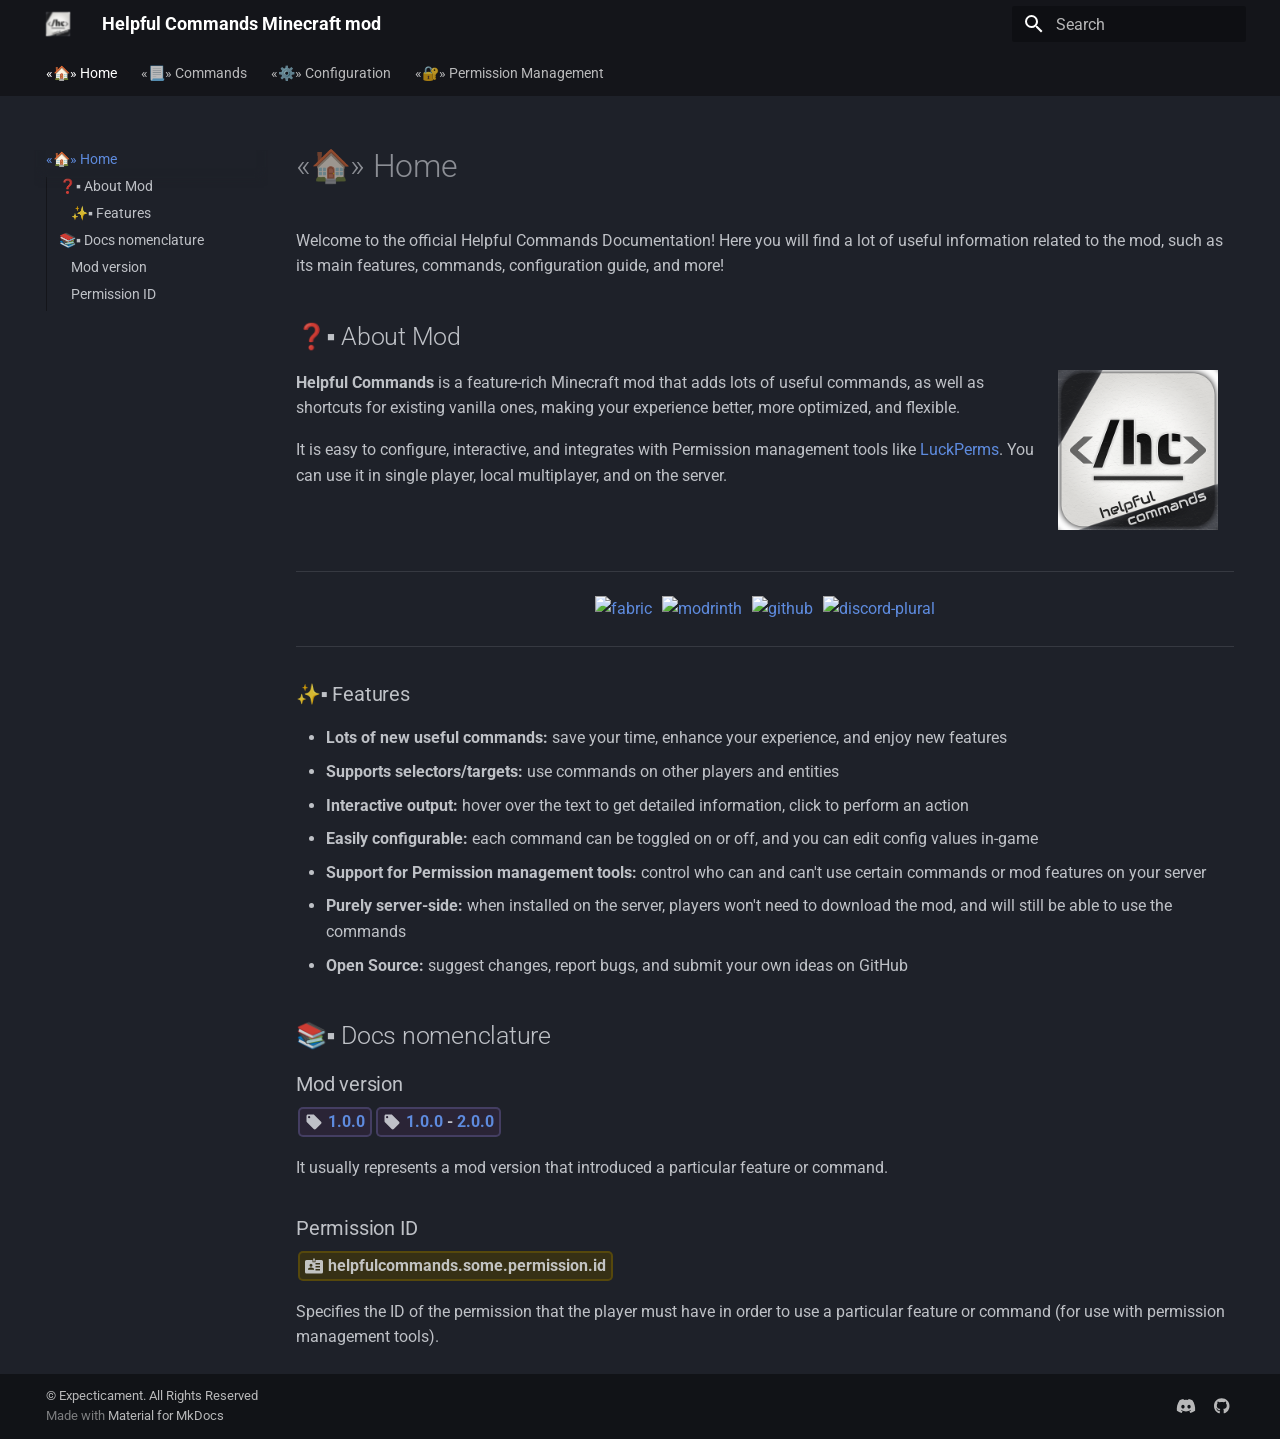
==== commit 69157e59: "Deployed 8252983 with MkDocs version: 1.6.1" ====
--- a/index.html
+++ b/index.html
@@ -16,7 +16,7 @@
       
       
       <link rel="icon" href="assets/images/favicon.png">
-      <meta name="generator" content="mkdocs-1.6.1, mkdocs-material-9.5.49">
+      <meta name="generator" content="mkdocs-1.6.1, mkdocs-material-9.6.13">
     
     
       
@@ -24,7 +24,7 @@
       
     
     
-      <link rel="stylesheet" href="assets/stylesheets/main.6f8fc17f.min.css">
+      <link rel="stylesheet" href="assets/stylesheets/main.342714a4.min.css">
       
         
         <link rel="stylesheet" href="assets/stylesheets/palette.06af60db.min.css">
@@ -131,11 +131,13 @@
     
     
     
-      <label class="md-header__button md-icon" for="__search">
-        
-        <svg xmlns="http://www.w3.org/2000/svg" viewBox="0 0 24 24"><path d="M9.5 3A6.5 6.5 0 0 1 16 9.5c0 1.61-.59 3.09-1.56 4.23l.27.27h.79l5 5-1.5 1.5-5-5v-.79l-.27-.27A6.52 6.52 0 0 1 9.5 16 6.5 6.5 0 0 1 3 9.5 6.5 6.5 0 0 1 9.5 3m0 2C7 5 5 7 5 9.5S7 14 9.5 14 14 12 14 9.5 12 5 9.5 5"/></svg>
-      </label>
-      <div class="md-search" data-md-component="search" role="dialog">
+      
+      
+        <label class="md-header__button md-icon" for="__search">
+          
+          <svg xmlns="http://www.w3.org/2000/svg" viewBox="0 0 24 24"><path d="M9.5 3A6.5 6.5 0 0 1 16 9.5c0 1.61-.59 3.09-1.56 4.23l.27.27h.79l5 5-1.5 1.5-5-5v-.79l-.27-.27A6.52 6.52 0 0 1 9.5 16 6.5 6.5 0 0 1 3 9.5 6.5 6.5 0 0 1 9.5 3m0 2C7 5 5 7 5 9.5S7 14 9.5 14 14 12 14 9.5 12 5 9.5 5"/></svg>
+        </label>
+        <div class="md-search" data-md-component="search" role="dialog">
   <label class="md-search__overlay" for="__search"></label>
   <div class="md-search__inner" role="search">
     <form class="md-search__form" name="search">
@@ -169,6 +171,7 @@
     </div>
   </div>
 </div>
+      
     
     
   </nav>
@@ -188,6 +191,7 @@
         
   
   
+  
     
   
   
@@ -195,6 +199,7 @@
       <a href="." class="md-tabs__link">
         
   
+  
     
   
   «🏠» Home
@@ -205,6 +210,7 @@
 
       
         
+  
   
   
   
@@ -212,6 +218,7 @@
       <a href="commands/" class="md-tabs__link">
         
   
+  
     
   
   «📃» Commands
@@ -222,6 +229,7 @@
 
       
         
+  
   
   
   
@@ -229,6 +237,7 @@
       <a href="configuration/" class="md-tabs__link">
         
   
+  
     
   
   «⚙️» Configuration
@@ -239,12 +248,14 @@
 
       
         
+  
   
   
   
     <li class="md-tabs__item">
       <a href="permissionManagement/" class="md-tabs__link">
         
+  
   
     
   
@@ -306,8 +317,10 @@
         <label class="md-nav__link md-nav__link--active" for="__toc">
           
   
+  
   <span class="md-ellipsis">
     «🏠» Home
+    
   </span>
   
 
@@ -317,8 +330,10 @@
       <a href="." class="md-nav__link md-nav__link--active">
         
   
+  
   <span class="md-ellipsis">
     «🏠» Home
+    
   </span>
   
 
@@ -412,8 +427,10 @@
       <a href="commands/" class="md-nav__link">
         
   
+  
   <span class="md-ellipsis">
     «📃» Commands
+    
   </span>
   
 
@@ -432,8 +449,10 @@
       <a href="configuration/" class="md-nav__link">
         
   
+  
   <span class="md-ellipsis">
     «⚙️» Configuration
+    
   </span>
   
 
@@ -452,8 +471,10 @@
       <a href="permissionManagement/" class="md-nav__link">
         
   
+  
   <span class="md-ellipsis">
     «🔐» Permission Management
+    
   </span>
   
 
@@ -475,6 +496,7 @@
               <article class="md-content__inner md-typeset">
                 
                   
+
 
 
   <h1>«🏠» Home</h1>
@@ -582,7 +604,7 @@
       
     
     <a href="https://discord.gg/RHd8P5hps4" target="_blank" rel="noopener" title="discord.gg" class="md-social__link">
-      <svg xmlns="http://www.w3.org/2000/svg" viewBox="0 0 640 512"><!--! Font Awesome Free 6.7.1 by @fontawesome - https://fontawesome.com License - https://fontawesome.com/license/free (Icons: CC BY 4.0, Fonts: SIL OFL 1.1, Code: MIT License) Copyright 2024 Fonticons, Inc.--><path d="M524.531 69.836a1.5 1.5 0 0 0-.764-.7A485 485 0 0 0 404.081 32.03a1.82 1.82 0 0 0-1.923.91 338 338 0 0 0-14.9 30.6 447.9 447.9 0 0 0-134.426 0 310 310 0 0 0-15.135-30.6 1.89 1.89 0 0 0-1.924-.91 483.7 483.7 0 0 0-119.688 37.107 1.7 1.7 0 0 0-.788.676C39.068 183.651 18.186 294.69 28.43 404.354a2.02 2.02 0 0 0 .765 1.375 487.7 487.7 0 0 0 146.825 74.189 1.9 1.9 0 0 0 2.063-.676A348 348 0 0 0 208.12 430.4a1.86 1.86 0 0 0-1.019-2.588 321 321 0 0 1-45.868-21.853 1.885 1.885 0 0 1-.185-3.126 251 251 0 0 0 9.109-7.137 1.82 1.82 0 0 1 1.9-.256c96.229 43.917 200.41 43.917 295.5 0a1.81 1.81 0 0 1 1.924.233 235 235 0 0 0 9.132 7.16 1.884 1.884 0 0 1-.162 3.126 301.4 301.4 0 0 1-45.89 21.83 1.875 1.875 0 0 0-1 2.611 391 391 0 0 0 30.014 48.815 1.86 1.86 0 0 0 2.063.7A486 486 0 0 0 610.7 405.729a1.88 1.88 0 0 0 .765-1.352c12.264-126.783-20.532-236.912-86.934-334.541M222.491 337.58c-28.972 0-52.844-26.587-52.844-59.239s23.409-59.241 52.844-59.241c29.665 0 53.306 26.82 52.843 59.239 0 32.654-23.41 59.241-52.843 59.241m195.38 0c-28.971 0-52.843-26.587-52.843-59.239s23.409-59.241 52.843-59.241c29.667 0 53.307 26.82 52.844 59.239 0 32.654-23.177 59.241-52.844 59.241"/></svg>
+      <svg xmlns="http://www.w3.org/2000/svg" viewBox="0 0 640 512"><!--! Font Awesome Free 6.7.2 by @fontawesome - https://fontawesome.com License - https://fontawesome.com/license/free (Icons: CC BY 4.0, Fonts: SIL OFL 1.1, Code: MIT License) Copyright 2024 Fonticons, Inc.--><path d="M524.531 69.836a1.5 1.5 0 0 0-.764-.7A485 485 0 0 0 404.081 32.03a1.82 1.82 0 0 0-1.923.91 338 338 0 0 0-14.9 30.6 447.9 447.9 0 0 0-134.426 0 310 310 0 0 0-15.135-30.6 1.89 1.89 0 0 0-1.924-.91 483.7 483.7 0 0 0-119.688 37.107 1.7 1.7 0 0 0-.788.676C39.068 183.651 18.186 294.69 28.43 404.354a2.02 2.02 0 0 0 .765 1.375 487.7 487.7 0 0 0 146.825 74.189 1.9 1.9 0 0 0 2.063-.676A348 348 0 0 0 208.12 430.4a1.86 1.86 0 0 0-1.019-2.588 321 321 0 0 1-45.868-21.853 1.885 1.885 0 0 1-.185-3.126 251 251 0 0 0 9.109-7.137 1.82 1.82 0 0 1 1.9-.256c96.229 43.917 200.41 43.917 295.5 0a1.81 1.81 0 0 1 1.924.233 235 235 0 0 0 9.132 7.16 1.884 1.884 0 0 1-.162 3.126 301.4 301.4 0 0 1-45.89 21.83 1.875 1.875 0 0 0-1 2.611 391 391 0 0 0 30.014 48.815 1.86 1.86 0 0 0 2.063.7A486 486 0 0 0 610.7 405.729a1.88 1.88 0 0 0 .765-1.352c12.264-126.783-20.532-236.912-86.934-334.541M222.491 337.58c-28.972 0-52.844-26.587-52.844-59.239s23.409-59.241 52.844-59.241c29.665 0 53.306 26.82 52.843 59.239 0 32.654-23.41 59.241-52.843 59.241m195.38 0c-28.971 0-52.843-26.587-52.843-59.239s23.409-59.241 52.843-59.241c29.667 0 53.307 26.82 52.844 59.239 0 32.654-23.177 59.241-52.844 59.241"/></svg>
     </a>
   
     
@@ -593,7 +615,7 @@
       
     
     <a href="https://github.com/Expecticament/HelpfulCommands" target="_blank" rel="noopener" title="github.com" class="md-social__link">
-      <svg xmlns="http://www.w3.org/2000/svg" viewBox="0 0 496 512"><!--! Font Awesome Free 6.7.1 by @fontawesome - https://fontawesome.com License - https://fontawesome.com/license/free (Icons: CC BY 4.0, Fonts: SIL OFL 1.1, Code: MIT License) Copyright 2024 Fonticons, Inc.--><path d="M165.9 397.4c0 2-2.3 3.6-5.2 3.6-3.3.3-5.6-1.3-5.6-3.6 0-2 2.3-3.6 5.2-3.6 3-.3 5.6 1.3 5.6 3.6m-31.1-4.5c-.7 2 1.3 4.3 4.3 4.9 2.6 1 5.6 0 6.2-2s-1.3-4.3-4.3-5.2c-2.6-.7-5.5.3-6.2 2.3m44.2-1.7c-2.9.7-4.9 2.6-4.6 4.9.3 2 2.9 3.3 5.9 2.6 2.9-.7 4.9-2.6 4.6-4.6-.3-1.9-3-3.2-5.9-2.9M244.8 8C106.1 8 0 113.3 0 252c0 110.9 69.8 205.8 169.5 239.2 12.8 2.3 17.3-5.6 17.3-12.1 0-6.2-.3-40.4-.3-61.4 0 0-70 15-84.7-29.8 0 0-11.4-29.1-27.8-36.6 0 0-22.9-15.7 1.6-15.4 0 0 24.9 2 38.6 25.8 21.9 38.6 58.6 27.5 72.9 20.9 2.3-16 8.8-27.1 16-33.7-55.9-6.2-112.3-14.3-112.3-110.5 0-27.5 7.6-41.3 23.6-58.9-2.6-6.5-11.1-33.3 2.6-67.9 20.9-6.5 69 27 69 27 20-5.6 41.5-8.5 62.8-8.5s42.8 2.9 62.8 8.5c0 0 48.1-33.6 69-27 13.7 34.7 5.2 61.4 2.6 67.9 16 17.7 25.8 31.5 25.8 58.9 0 96.5-58.9 104.2-114.8 110.5 9.2 7.9 17 22.9 17 46.4 0 33.7-.3 75.4-.3 83.6 0 6.5 4.6 14.4 17.3 12.1C428.2 457.8 496 362.9 496 252 496 113.3 383.5 8 244.8 8M97.2 352.9c-1.3 1-1 3.3.7 5.2 1.6 1.6 3.9 2.3 5.2 1 1.3-1 1-3.3-.7-5.2-1.6-1.6-3.9-2.3-5.2-1m-10.8-8.1c-.7 1.3.3 2.9 2.3 3.9 1.6 1 3.6.7 4.3-.7.7-1.3-.3-2.9-2.3-3.9-2-.6-3.6-.3-4.3.7m32.4 35.6c-1.6 1.3-1 4.3 1.3 6.2 2.3 2.3 5.2 2.6 6.5 1 1.3-1.3.7-4.3-1.3-6.2-2.2-2.3-5.2-2.6-6.5-1m-11.4-14.7c-1.6 1-1.6 3.6 0 5.9s4.3 3.3 5.6 2.3c1.6-1.3 1.6-3.9 0-6.2-1.4-2.3-4-3.3-5.6-2"/></svg>
+      <svg xmlns="http://www.w3.org/2000/svg" viewBox="0 0 496 512"><!--! Font Awesome Free 6.7.2 by @fontawesome - https://fontawesome.com License - https://fontawesome.com/license/free (Icons: CC BY 4.0, Fonts: SIL OFL 1.1, Code: MIT License) Copyright 2024 Fonticons, Inc.--><path d="M165.9 397.4c0 2-2.3 3.6-5.2 3.6-3.3.3-5.6-1.3-5.6-3.6 0-2 2.3-3.6 5.2-3.6 3-.3 5.6 1.3 5.6 3.6m-31.1-4.5c-.7 2 1.3 4.3 4.3 4.9 2.6 1 5.6 0 6.2-2s-1.3-4.3-4.3-5.2c-2.6-.7-5.5.3-6.2 2.3m44.2-1.7c-2.9.7-4.9 2.6-4.6 4.9.3 2 2.9 3.3 5.9 2.6 2.9-.7 4.9-2.6 4.6-4.6-.3-1.9-3-3.2-5.9-2.9M244.8 8C106.1 8 0 113.3 0 252c0 110.9 69.8 205.8 169.5 239.2 12.8 2.3 17.3-5.6 17.3-12.1 0-6.2-.3-40.4-.3-61.4 0 0-70 15-84.7-29.8 0 0-11.4-29.1-27.8-36.6 0 0-22.9-15.7 1.6-15.4 0 0 24.9 2 38.6 25.8 21.9 38.6 58.6 27.5 72.9 20.9 2.3-16 8.8-27.1 16-33.7-55.9-6.2-112.3-14.3-112.3-110.5 0-27.5 7.6-41.3 23.6-58.9-2.6-6.5-11.1-33.3 2.6-67.9 20.9-6.5 69 27 69 27 20-5.6 41.5-8.5 62.8-8.5s42.8 2.9 62.8 8.5c0 0 48.1-33.6 69-27 13.7 34.7 5.2 61.4 2.6 67.9 16 17.7 25.8 31.5 25.8 58.9 0 96.5-58.9 104.2-114.8 110.5 9.2 7.9 17 22.9 17 46.4 0 33.7-.3 75.4-.3 83.6 0 6.5 4.6 14.4 17.3 12.1C428.2 457.8 496 362.9 496 252 496 113.3 383.5 8 244.8 8M97.2 352.9c-1.3 1-1 3.3.7 5.2 1.6 1.6 3.9 2.3 5.2 1 1.3-1 1-3.3-.7-5.2-1.6-1.6-3.9-2.3-5.2-1m-10.8-8.1c-.7 1.3.3 2.9 2.3 3.9 1.6 1 3.6.7 4.3-.7.7-1.3-.3-2.9-2.3-3.9-2-.6-3.6-.3-4.3.7m32.4 35.6c-1.6 1.3-1 4.3 1.3 6.2 2.3 2.3 5.2 2.6 6.5 1 1.3-1.3.7-4.3-1.3-6.2-2.2-2.3-5.2-2.6-6.5-1m-11.4-14.7c-1.6 1-1.6 3.6 0 5.9s4.3 3.3 5.6 2.3c1.6-1.3 1.6-3.9 0-6.2-1.4-2.3-4-3.3-5.6-2"/></svg>
     </a>
   
 </div>
@@ -610,10 +632,12 @@
       <div class="md-progress" data-md-component="progress" role="progressbar"></div>
     
     
-    <script id="__config" type="application/json">{"base": ".", "features": ["navigation.tabs", "navigation.sections", "navigation.instant", "navigation.instant.progress", "navigation.tracking", "navigation.top", "navigation.prune", "toc.integrate", "toc.follow", "search.suggest", "search.highlight", "content.tabs.link", "content.code.annotation", "content.code.copy", "content.tooltips"], "search": "assets/javascripts/workers/search.6ce7567c.min.js", "translations": {"clipboard.copied": "Copied to clipboard", "clipboard.copy": "Copy to clipboard", "search.result.more.one": "1 more on this page", "search.result.more.other": "# more on this page", "search.result.none": "No matching documents", "search.result.one": "1 matching document", "search.result.other": "# matching documents", "search.result.placeholder": "Type to start searching", "search.result.term.missing": "Missing", "select.version": "Select version"}}</script>
-    
-    
-      <script src="assets/javascripts/bundle.88dd0f4e.min.js"></script>
+    
+      
+      <script id="__config" type="application/json">{"base": ".", "features": ["navigation.tabs", "navigation.sections", "navigation.instant", "navigation.instant.progress", "navigation.tracking", "navigation.top", "navigation.prune", "toc.integrate", "toc.follow", "search.suggest", "search.highlight", "content.tabs.link", "content.code.annotation", "content.code.copy", "content.tooltips"], "search": "assets/javascripts/workers/search.d50fe291.min.js", "tags": null, "translations": {"clipboard.copied": "Copied to clipboard", "clipboard.copy": "Copy to clipboard", "search.result.more.one": "1 more on this page", "search.result.more.other": "# more on this page", "search.result.none": "No matching documents", "search.result.one": "1 matching document", "search.result.other": "# matching documents", "search.result.placeholder": "Type to start searching", "search.result.term.missing": "Missing", "select.version": "Select version"}, "version": null}</script>
+    
+    
+      <script src="assets/javascripts/bundle.13a4f30d.min.js"></script>
       
     
   </body>
--- a/assets/stylesheets/main.342714a4.min.css
+++ b/assets/stylesheets/main.342714a4.min.css
@@ -0,0 +1 @@
+@charset "UTF-8";html{-webkit-text-size-adjust:none;-moz-text-size-adjust:none;text-size-adjust:none;box-sizing:border-box}*,:after,:before{box-sizing:inherit}@media (prefers-reduced-motion){*,:after,:before{transition:none!important}}body{margin:0}a,button,input,label{-webkit-tap-highlight-color:transparent}a{color:inherit;text-decoration:none}hr{border:0;box-sizing:initial;display:block;height:.05rem;overflow:visible;padding:0}small{font-size:80%}sub,sup{line-height:1em}img{border-style:none}table{border-collapse:initial;border-spacing:0}td,th{font-weight:400;vertical-align:top}button{background:#0000;border:0;font-family:inherit;font-size:inherit;margin:0;padding:0}input{border:0;outline:none}:root{--md-primary-fg-color:#4051b5;--md-primary-fg-color--light:#5d6cc0;--md-primary-fg-color--dark:#303fa1;--md-primary-bg-color:#fff;--md-primary-bg-color--light:#ffffffb3;--md-accent-fg-color:#526cfe;--md-accent-fg-color--transparent:#526cfe1a;--md-accent-bg-color:#fff;--md-accent-bg-color--light:#ffffffb3}[data-md-color-scheme=default]{color-scheme:light}[data-md-color-scheme=default] img[src$="#gh-dark-mode-only"],[data-md-color-scheme=default] img[src$="#only-dark"]{display:none}:root,[data-md-color-scheme=default]{--md-hue:225deg;--md-default-fg-color:#000000de;--md-default-fg-color--light:#0000008a;--md-default-fg-color--lighter:#00000052;--md-default-fg-color--lightest:#00000012;--md-default-bg-color:#fff;--md-default-bg-color--light:#ffffffb3;--md-default-bg-color--lighter:#ffffff4d;--md-default-bg-color--lightest:#ffffff1f;--md-code-fg-color:#36464e;--md-code-bg-color:#f5f5f5;--md-code-hl-color:#4287ff;--md-code-hl-color--light:#4287ff1a;--md-code-hl-number-color:#d52a2a;--md-code-hl-special-color:#db1457;--md-code-hl-function-color:#a846b9;--md-code-hl-constant-color:#6e59d9;--md-code-hl-keyword-color:#3f6ec6;--md-code-hl-string-color:#1c7d4d;--md-code-hl-name-color:var(--md-code-fg-color);--md-code-hl-operator-color:var(--md-default-fg-color--light);--md-code-hl-punctuation-color:var(--md-default-fg-color--light);--md-code-hl-comment-color:var(--md-default-fg-color--light);--md-code-hl-generic-color:var(--md-default-fg-color--light);--md-code-hl-variable-color:var(--md-default-fg-color--light);--md-typeset-color:var(--md-default-fg-color);--md-typeset-a-color:var(--md-primary-fg-color);--md-typeset-del-color:#f5503d26;--md-typeset-ins-color:#0bd57026;--md-typeset-kbd-color:#fafafa;--md-typeset-kbd-accent-color:#fff;--md-typeset-kbd-border-color:#b8b8b8;--md-typeset-mark-color:#ffff0080;--md-typeset-table-color:#0000001f;--md-typeset-table-color--light:rgba(0,0,0,.035);--md-admonition-fg-color:var(--md-default-fg-color);--md-admonition-bg-color:var(--md-default-bg-color);--md-warning-fg-color:#000000de;--md-warning-bg-color:#ff9;--md-footer-fg-color:#fff;--md-footer-fg-color--light:#ffffffb3;--md-footer-fg-color--lighter:#ffffff73;--md-footer-bg-color:#000000de;--md-footer-bg-color--dark:#00000052;--md-shadow-z1:0 0.2rem 0.5rem #0000000d,0 0 0.05rem #0000001a;--md-shadow-z2:0 0.2rem 0.5rem #0000001a,0 0 0.05rem #00000040;--md-shadow-z3:0 0.2rem 0.5rem #0003,0 0 0.05rem #00000059}.md-icon svg{fill:currentcolor;display:block;height:1.2rem;width:1.2rem}body{-webkit-font-smoothing:antialiased;-moz-osx-font-smoothing:grayscale;--md-text-font-family:var(--md-text-font,_),-apple-system,BlinkMacSystemFont,Helvetica,Arial,sans-serif;--md-code-font-family:var(--md-code-font,_),SFMono-Regular,Consolas,Menlo,monospace}aside,body,input{font-feature-settings:"kern","liga";color:var(--md-typeset-color);font-family:var(--md-text-font-family)}code,kbd,pre{font-feature-settings:"kern";font-family:var(--md-code-font-family)}:root{--md-typeset-table-sort-icon:url('data:image/svg+xml;charset=utf-8,<svg xmlns="http://www.w3.org/2000/svg" viewBox="0 0 24 24"><path d="m18 21-4-4h3V7h-3l4-4 4 4h-3v10h3M2 19v-2h10v2M2 13v-2h7v2M2 7V5h4v2z"/></svg>');--md-typeset-table-sort-icon--asc:url('data:image/svg+xml;charset=utf-8,<svg xmlns="http://www.w3.org/2000/svg" viewBox="0 0 24 24"><path d="M19 17h3l-4 4-4-4h3V3h2M2 17h10v2H2M6 5v2H2V5m0 6h7v2H2z"/></svg>');--md-typeset-table-sort-icon--desc:url('data:image/svg+xml;charset=utf-8,<svg xmlns="http://www.w3.org/2000/svg" viewBox="0 0 24 24"><path d="M19 7h3l-4-4-4 4h3v14h2M2 17h10v2H2M6 5v2H2V5m0 6h7v2H2z"/></svg>')}.md-typeset{-webkit-print-color-adjust:exact;color-adjust:exact;font-size:.8rem;line-height:1.6;overflow-wrap:break-word}@media print{.md-typeset{font-size:.68rem}}.md-typeset blockquote,.md-typeset dl,.md-typeset figure,.md-typeset ol,.md-typeset pre,.md-typeset ul{margin-bottom:1em;margin-top:1em}.md-typeset h1{color:var(--md-default-fg-color--light);font-size:2em;line-height:1.3;margin:0 0 1.25em}.md-typeset h1,.md-typeset h2{font-weight:300;letter-spacing:-.01em}.md-typeset h2{font-size:1.5625em;line-height:1.4;margin:1.6em 0 .64em}.md-typeset h3{font-size:1.25em;font-weight:400;letter-spacing:-.01em;line-height:1.5;margin:1.6em 0 .8em}.md-typeset h2+h3{margin-top:.8em}.md-typeset h4{font-weight:700;letter-spacing:-.01em;margin:1em 0}.md-typeset h5,.md-typeset h6{color:var(--md-default-fg-color--light);font-size:.8em;font-weight:700;letter-spacing:-.01em;margin:1.25em 0}.md-typeset h5{text-transform:uppercase}.md-typeset h5 code{text-transform:none}.md-typeset hr{border-bottom:.05rem solid var(--md-default-fg-color--lightest);display:flow-root;margin:1.5em 0}.md-typeset a{color:var(--md-typeset-a-color);word-break:break-word}.md-typeset a,.md-typeset a:before{transition:color 125ms}.md-typeset a:focus,.md-typeset a:hover{color:var(--md-accent-fg-color)}.md-typeset a:focus code,.md-typeset a:hover code{background-color:var(--md-accent-fg-color--transparent)}.md-typeset a code{color:currentcolor;transition:background-color 125ms}.md-typeset a.focus-visible{outline-color:var(--md-accent-fg-color);outline-offset:.2rem}.md-typeset code,.md-typeset kbd,.md-typeset pre{color:var(--md-code-fg-color);direction:ltr;font-variant-ligatures:none}@media print{.md-typeset code,.md-typeset kbd,.md-typeset pre{white-space:pre-wrap}}.md-typeset code{background-color:var(--md-code-bg-color);border-radius:.1rem;-webkit-box-decoration-break:clone;box-decoration-break:clone;font-size:.85em;padding:0 .2941176471em;word-break:break-word}.md-typeset code:not(.focus-visible){-webkit-tap-highlight-color:transparent;outline:none}.md-typeset pre{display:flow-root;line-height:1.4;position:relative}.md-typeset pre>code{-webkit-box-decoration-break:slice;box-decoration-break:slice;box-shadow:none;display:block;margin:0;outline-color:var(--md-accent-fg-color);overflow:auto;padding:.7720588235em 1.1764705882em;scrollbar-color:var(--md-default-fg-color--lighter) #0000;scrollbar-width:thin;touch-action:auto;word-break:normal}.md-typeset pre>code:hover{scrollbar-color:var(--md-accent-fg-color) #0000}.md-typeset pre>code::-webkit-scrollbar{height:.2rem;width:.2rem}.md-typeset pre>code::-webkit-scrollbar-thumb{background-color:var(--md-default-fg-color--lighter)}.md-typeset pre>code::-webkit-scrollbar-thumb:hover{background-color:var(--md-accent-fg-color)}.md-typeset kbd{background-color:var(--md-typeset-kbd-color);border-radius:.1rem;box-shadow:0 .1rem 0 .05rem var(--md-typeset-kbd-border-color),0 .1rem 0 var(--md-typeset-kbd-border-color),0 -.1rem .2rem var(--md-typeset-kbd-accent-color) inset;color:var(--md-default-fg-color);display:inline-block;font-size:.75em;padding:0 .6666666667em;vertical-align:text-top;word-break:break-word}.md-typeset mark{background-color:var(--md-typeset-mark-color);-webkit-box-decoration-break:clone;box-decoration-break:clone;color:inherit;word-break:break-word}.md-typeset abbr{border-bottom:.05rem dotted var(--md-default-fg-color--light);cursor:help;text-decoration:none}.md-typeset small{opacity:.75}[dir=ltr] .md-typeset sub,[dir=ltr] .md-typeset sup{margin-left:.078125em}[dir=rtl] .md-typeset sub,[dir=rtl] .md-typeset sup{margin-right:.078125em}[dir=ltr] .md-typeset blockquote{padding-left:.6rem}[dir=rtl] .md-typeset blockquote{padding-right:.6rem}[dir=ltr] .md-typeset blockquote{border-left:.2rem solid var(--md-default-fg-color--lighter)}[dir=rtl] .md-typeset blockquote{border-right:.2rem solid var(--md-default-fg-color--lighter)}.md-typeset blockquote{color:var(--md-default-fg-color--light);margin-left:0;margin-right:0}.md-typeset ul{list-style-type:disc}.md-typeset ul[type]{list-style-type:revert-layer}[dir=ltr] .md-typeset ol,[dir=ltr] .md-typeset ul{margin-left:.625em}[dir=rtl] .md-typeset ol,[dir=rtl] .md-typeset ul{margin-right:.625em}.md-typeset ol,.md-typeset ul{padding:0}.md-typeset ol:not([hidden]),.md-typeset ul:not([hidden]){display:flow-root}.md-typeset ol ol,.md-typeset ul ol{list-style-type:lower-alpha}.md-typeset ol ol ol,.md-typeset ul ol ol{list-style-type:lower-roman}.md-typeset ol ol ol ol,.md-typeset ul ol ol ol{list-style-type:upper-alpha}.md-typeset ol ol ol ol ol,.md-typeset ul ol ol ol ol{list-style-type:upper-roman}.md-typeset ol[type],.md-typeset ul[type]{list-style-type:revert-layer}[dir=ltr] .md-typeset ol li,[dir=ltr] .md-typeset ul li{margin-left:1.25em}[dir=rtl] .md-typeset ol li,[dir=rtl] .md-typeset ul li{margin-right:1.25em}.md-typeset ol li,.md-typeset ul li{margin-bottom:.5em}.md-typeset ol li blockquote,.md-typeset ol li p,.md-typeset ul li blockquote,.md-typeset ul li p{margin:.5em 0}.md-typeset ol li:last-child,.md-typeset ul li:last-child{margin-bottom:0}[dir=ltr] .md-typeset ol li ol,[dir=ltr] .md-typeset ol li ul,[dir=ltr] .md-typeset ul li ol,[dir=ltr] .md-typeset ul li ul{margin-left:.625em}[dir=rtl] .md-typeset ol li ol,[dir=rtl] .md-typeset ol li ul,[dir=rtl] .md-typeset ul li ol,[dir=rtl] .md-typeset ul li ul{margin-right:.625em}.md-typeset ol li ol,.md-typeset ol li ul,.md-typeset ul li ol,.md-typeset ul li ul{margin-bottom:.5em;margin-top:.5em}[dir=ltr] .md-typeset dd{margin-left:1.875em}[dir=rtl] .md-typeset dd{margin-right:1.875em}.md-typeset dd{margin-bottom:1.5em;margin-top:1em}.md-typeset img,.md-typeset svg,.md-typeset video{height:auto;max-width:100%}.md-typeset img[align=left]{margin:1em 1em 1em 0}.md-typeset img[align=right]{margin:1em 0 1em 1em}.md-typeset img[align]:only-child{margin-top:0}.md-typeset figure{display:flow-root;margin:1em auto;max-width:100%;text-align:center;width:-moz-fit-content;width:fit-content}.md-typeset figure img{display:block;margin:0 auto}.md-typeset figcaption{font-style:italic;margin:1em auto;max-width:24rem}.md-typeset iframe{max-width:100%}.md-typeset table:not([class]){background-color:var(--md-default-bg-color);border:.05rem solid var(--md-typeset-table-color);border-radius:.1rem;display:inline-block;font-size:.64rem;max-width:100%;overflow:auto;touch-action:auto}@media print{.md-typeset table:not([class]){display:table}}.md-typeset table:not([class])+*{margin-top:1.5em}.md-typeset table:not([class]) td>:first-child,.md-typeset table:not([class]) th>:first-child{margin-top:0}.md-typeset table:not([class]) td>:last-child,.md-typeset table:not([class]) th>:last-child{margin-bottom:0}.md-typeset table:not([class]) td:not([align]),.md-typeset table:not([class]) th:not([align]){text-align:left}[dir=rtl] .md-typeset table:not([class]) td:not([align]),[dir=rtl] .md-typeset table:not([class]) th:not([align]){text-align:right}.md-typeset table:not([class]) th{font-weight:700;min-width:5rem;padding:.9375em 1.25em;vertical-align:top}.md-typeset table:not([class]) td{border-top:.05rem solid var(--md-typeset-table-color);padding:.9375em 1.25em;vertical-align:top}.md-typeset table:not([class]) tbody tr{transition:background-color 125ms}.md-typeset table:not([class]) tbody tr:hover{background-color:var(--md-typeset-table-color--light);box-shadow:0 .05rem 0 var(--md-default-bg-color) inset}.md-typeset table:not([class]) a{word-break:normal}.md-typeset table th[role=columnheader]{cursor:pointer}[dir=ltr] .md-typeset table th[role=columnheader]:after{margin-left:.5em}[dir=rtl] .md-typeset table th[role=columnheader]:after{margin-right:.5em}.md-typeset table th[role=columnheader]:after{content:"";display:inline-block;height:1.2em;-webkit-mask-image:var(--md-typeset-table-sort-icon);mask-image:var(--md-typeset-table-sort-icon);-webkit-mask-repeat:no-repeat;mask-repeat:no-repeat;-webkit-mask-size:contain;mask-size:contain;transition:background-color 125ms;vertical-align:text-bottom;width:1.2em}.md-typeset table th[role=columnheader]:hover:after{background-color:var(--md-default-fg-color--lighter)}.md-typeset table th[role=columnheader][aria-sort=ascending]:after{background-color:var(--md-default-fg-color--light);-webkit-mask-image:var(--md-typeset-table-sort-icon--asc);mask-image:var(--md-typeset-table-sort-icon--asc)}.md-typeset table th[role=columnheader][aria-sort=descending]:after{background-color:var(--md-default-fg-color--light);-webkit-mask-image:var(--md-typeset-table-sort-icon--desc);mask-image:var(--md-typeset-table-sort-icon--desc)}.md-typeset__scrollwrap{margin:1em -.8rem;overflow-x:auto;touch-action:auto}.md-typeset__table{display:inline-block;margin-bottom:.5em;padding:0 .8rem}@media print{.md-typeset__table{display:block}}html .md-typeset__table table{display:table;margin:0;overflow:hidden;width:100%}@media screen and (max-width:44.984375em){.md-content__inner>pre{margin:1em -.8rem}.md-content__inner>pre code{border-radius:0}}.md-typeset .md-author{border-radius:100%;display:block;flex-shrink:0;height:1.6rem;overflow:hidden;position:relative;transition:color 125ms,transform 125ms;width:1.6rem}.md-typeset .md-author img{display:block}.md-typeset .md-author--more{background:var(--md-default-fg-color--lightest);color:var(--md-default-fg-color--lighter);font-size:.6rem;font-weight:700;line-height:1.6rem;text-align:center}.md-typeset .md-author--long{height:2.4rem;width:2.4rem}.md-typeset a.md-author{transform:scale(1)}.md-typeset a.md-author img{border-radius:100%;filter:grayscale(100%) opacity(75%);transition:filter 125ms}.md-typeset a.md-author:focus,.md-typeset a.md-author:hover{transform:scale(1.1);z-index:1}.md-typeset a.md-author:focus img,.md-typeset a.md-author:hover img{filter:grayscale(0)}.md-banner{background-color:var(--md-footer-bg-color);color:var(--md-footer-fg-color);overflow:auto}@media print{.md-banner{display:none}}.md-banner--warning{background-color:var(--md-warning-bg-color);color:var(--md-warning-fg-color)}.md-banner__inner{font-size:.7rem;margin:.6rem auto;padding:0 .8rem}[dir=ltr] .md-banner__button{float:right}[dir=rtl] .md-banner__button{float:left}.md-banner__button{color:inherit;cursor:pointer;transition:opacity .25s}.no-js .md-banner__button{display:none}.md-banner__button:hover{opacity:.7}html{font-size:125%;height:100%;overflow-x:hidden}@media screen and (min-width:100em){html{font-size:137.5%}}@media screen and (min-width:125em){html{font-size:150%}}body{background-color:var(--md-default-bg-color);display:flex;flex-direction:column;font-size:.5rem;min-height:100%;position:relative;width:100%}@media print{body{display:block}}@media screen and (max-width:59.984375em){body[data-md-scrolllock]{position:fixed}}.md-grid{margin-left:auto;margin-right:auto;max-width:61rem}.md-container{display:flex;flex-direction:column;flex-grow:1}@media print{.md-container{display:block}}.md-main{flex-grow:1}.md-main__inner{display:flex;height:100%;margin-top:1.5rem}.md-ellipsis{overflow:hidden;text-overflow:ellipsis}.md-toggle{display:none}.md-option{height:0;opacity:0;position:absolute;width:0}.md-option:checked+label:not([hidden]){display:block}.md-option.focus-visible+label{outline-color:var(--md-accent-fg-color);outline-style:auto}.md-skip{background-color:var(--md-default-fg-color);border-radius:.1rem;color:var(--md-default-bg-color);font-size:.64rem;margin:.5rem;opacity:0;outline-color:var(--md-accent-fg-color);padding:.3rem .5rem;position:fixed;transform:translateY(.4rem);z-index:-1}.md-skip:focus{opacity:1;transform:translateY(0);transition:transform .25s cubic-bezier(.4,0,.2,1),opacity 175ms 75ms;z-index:10}@page{margin:25mm}:root{--md-clipboard-icon:url('data:image/svg+xml;charset=utf-8,<svg xmlns="http://www.w3.org/2000/svg" viewBox="0 0 24 24"><path d="M19 21H8V7h11m0-2H8a2 2 0 0 0-2 2v14a2 2 0 0 0 2 2h11a2 2 0 0 0 2-2V7a2 2 0 0 0-2-2m-3-4H4a2 2 0 0 0-2 2v14h2V3h12z"/></svg>')}.md-clipboard{border-radius:.1rem;color:var(--md-default-fg-color--lightest);cursor:pointer;height:1.5em;outline-color:var(--md-accent-fg-color);outline-offset:.1rem;position:absolute;right:.5em;top:.5em;transition:color .25s;width:1.5em;z-index:1}@media print{.md-clipboard{display:none}}.md-clipboard:not(.focus-visible){-webkit-tap-highlight-color:transparent;outline:none}:hover>.md-clipboard{color:var(--md-default-fg-color--light)}.md-clipboard:focus,.md-clipboard:hover{color:var(--md-accent-fg-color)}.md-clipboard:after{background-color:currentcolor;content:"";display:block;height:1.125em;margin:0 auto;-webkit-mask-image:var(--md-clipboard-icon);mask-image:var(--md-clipboard-icon);-webkit-mask-position:center;mask-position:center;-webkit-mask-repeat:no-repeat;mask-repeat:no-repeat;-webkit-mask-size:contain;mask-size:contain;width:1.125em}.md-clipboard--inline{cursor:pointer}.md-clipboard--inline code{transition:color .25s,background-color .25s}.md-clipboard--inline:focus code,.md-clipboard--inline:hover code{background-color:var(--md-accent-fg-color--transparent);color:var(--md-accent-fg-color)}.md-typeset .md-code__content{display:grid}@keyframes consent{0%{opacity:0;transform:translateY(100%)}to{opacity:1;transform:translateY(0)}}@keyframes overlay{0%{opacity:0}to{opacity:1}}.md-consent__overlay{animation:overlay .25s both;-webkit-backdrop-filter:blur(.1rem);backdrop-filter:blur(.1rem);background-color:#0000008a;height:100%;opacity:1;position:fixed;top:0;width:100%;z-index:5}.md-consent__inner{animation:consent .5s cubic-bezier(.1,.7,.1,1) both;background-color:var(--md-default-bg-color);border:0;border-radius:.1rem;bottom:0;box-shadow:0 0 .2rem #0000001a,0 .2rem .4rem #0003;max-height:100%;overflow:auto;padding:0;position:fixed;width:100%;z-index:5}.md-consent__form{padding:.8rem}.md-consent__settings{display:none;margin:1em 0}input:checked+.md-consent__settings{display:block}.md-consent__controls{margin-bottom:.8rem}.md-typeset .md-consent__controls .md-button{display:inline}@media screen and (max-width:44.984375em){.md-typeset .md-consent__controls .md-button{display:block;margin-top:.4rem;text-align:center;width:100%}}.md-consent label{cursor:pointer}.md-content{flex-grow:1;min-width:0}.md-content__inner{margin:0 .8rem 1.2rem;padding-top:.6rem}@media screen and (min-width:76.25em){[dir=ltr] .md-sidebar--primary:not([hidden])~.md-content>.md-content__inner{margin-left:1.2rem}[dir=ltr] .md-sidebar--secondary:not([hidden])~.md-content>.md-content__inner,[dir=rtl] .md-sidebar--primary:not([hidden])~.md-content>.md-content__inner{margin-right:1.2rem}[dir=rtl] .md-sidebar--secondary:not([hidden])~.md-content>.md-content__inner{margin-left:1.2rem}}.md-content__inner:before{content:"";display:block;height:.4rem}.md-content__inner>:last-child{margin-bottom:0}[dir=ltr] .md-content__button{float:right}[dir=rtl] .md-content__button{float:left}[dir=ltr] .md-content__button{margin-left:.4rem}[dir=rtl] .md-content__button{margin-right:.4rem}.md-content__button{margin:.4rem 0;padding:0}@media print{.md-content__button{display:none}}.md-typeset .md-content__button{color:var(--md-default-fg-color--lighter)}.md-content__button svg{display:inline;vertical-align:top}[dir=rtl] .md-content__button svg{transform:scaleX(-1)}[dir=ltr] .md-dialog{right:.8rem}[dir=rtl] .md-dialog{left:.8rem}.md-dialog{background-color:var(--md-default-fg-color);border-radius:.1rem;bottom:.8rem;box-shadow:var(--md-shadow-z3);min-width:11.1rem;opacity:0;padding:.4rem .6rem;pointer-events:none;position:fixed;transform:translateY(100%);transition:transform 0ms .4s,opacity .4s;z-index:4}@media print{.md-dialog{display:none}}.md-dialog--active{opacity:1;pointer-events:auto;transform:translateY(0);transition:transform .4s cubic-bezier(.075,.85,.175,1),opacity .4s}.md-dialog__inner{color:var(--md-default-bg-color);font-size:.7rem}.md-feedback{margin:2em 0 1em;text-align:center}.md-feedback fieldset{border:none;margin:0;padding:0}.md-feedback__title{font-weight:700;margin:1em auto}.md-feedback__inner{position:relative}.md-feedback__list{display:flex;flex-wrap:wrap;place-content:baseline center;position:relative}.md-feedback__list:hover .md-icon:not(:disabled){color:var(--md-default-fg-color--lighter)}:disabled .md-feedback__list{min-height:1.8rem}.md-feedback__icon{color:var(--md-default-fg-color--light);cursor:pointer;flex-shrink:0;margin:0 .1rem;transition:color 125ms}.md-feedback__icon:not(:disabled).md-icon:hover{color:var(--md-accent-fg-color)}.md-feedback__icon:disabled{color:var(--md-default-fg-color--lightest);pointer-events:none}.md-feedback__note{opacity:0;position:relative;transform:translateY(.4rem);transition:transform .4s cubic-bezier(.1,.7,.1,1),opacity .15s}.md-feedback__note>*{margin:0 auto;max-width:16rem}:disabled .md-feedback__note{opacity:1;transform:translateY(0)}@media print{.md-feedback{display:none}}.md-footer{background-color:var(--md-footer-bg-color);color:var(--md-footer-fg-color)}@media print{.md-footer{display:none}}.md-footer__inner{justify-content:space-between;overflow:auto;padding:.2rem}.md-footer__inner:not([hidden]){display:flex}.md-footer__link{align-items:end;display:flex;flex-grow:0.01;margin-bottom:.4rem;margin-top:1rem;max-width:100%;outline-color:var(--md-accent-fg-color);overflow:hidden;transition:opacity .25s}.md-footer__link:focus,.md-footer__link:hover{opacity:.7}[dir=rtl] .md-footer__link svg{transform:scaleX(-1)}@media screen and (max-width:44.984375em){.md-footer__link--prev{flex-shrink:0}.md-footer__link--prev .md-footer__title{display:none}}[dir=ltr] .md-footer__link--next{margin-left:auto}[dir=rtl] .md-footer__link--next{margin-right:auto}.md-footer__link--next{text-align:right}[dir=rtl] .md-footer__link--next{text-align:left}.md-footer__title{flex-grow:1;font-size:.9rem;margin-bottom:.7rem;max-width:calc(100% - 2.4rem);padding:0 1rem;white-space:nowrap}.md-footer__button{margin:.2rem;padding:.4rem}.md-footer__direction{font-size:.64rem;opacity:.7}.md-footer-meta{background-color:var(--md-footer-bg-color--dark)}.md-footer-meta__inner{display:flex;flex-wrap:wrap;justify-content:space-between;padding:.2rem}html .md-footer-meta.md-typeset a{color:var(--md-footer-fg-color--light)}html .md-footer-meta.md-typeset a:focus,html .md-footer-meta.md-typeset a:hover{color:var(--md-footer-fg-color)}.md-copyright{color:var(--md-footer-fg-color--lighter);font-size:.64rem;margin:auto .6rem;padding:.4rem 0;width:100%}@media screen and (min-width:45em){.md-copyright{width:auto}}.md-copyright__highlight{color:var(--md-footer-fg-color--light)}.md-social{display:inline-flex;gap:.2rem;margin:0 .4rem;padding:.2rem 0 .6rem}@media screen and (min-width:45em){.md-social{padding:.6rem 0}}.md-social__link{display:inline-block;height:1.6rem;text-align:center;width:1.6rem}.md-social__link:before{line-height:1.9}.md-social__link svg{fill:currentcolor;max-height:.8rem;vertical-align:-25%}.md-typeset .md-button{border:.1rem solid;border-radius:.1rem;color:var(--md-primary-fg-color);cursor:pointer;display:inline-block;font-weight:700;padding:.625em 2em;transition:color 125ms,background-color 125ms,border-color 125ms}.md-typeset .md-button--primary{background-color:var(--md-primary-fg-color);border-color:var(--md-primary-fg-color);color:var(--md-primary-bg-color)}.md-typeset .md-button:focus,.md-typeset .md-button:hover{background-color:var(--md-accent-fg-color);border-color:var(--md-accent-fg-color);color:var(--md-accent-bg-color)}[dir=ltr] .md-typeset .md-input{border-top-left-radius:.1rem}[dir=ltr] .md-typeset .md-input,[dir=rtl] .md-typeset .md-input{border-top-right-radius:.1rem}[dir=rtl] .md-typeset .md-input{border-top-left-radius:.1rem}.md-typeset .md-input{border-bottom:.1rem solid var(--md-default-fg-color--lighter);box-shadow:var(--md-shadow-z1);font-size:.8rem;height:1.8rem;padding:0 .6rem;transition:border .25s,box-shadow .25s}.md-typeset .md-input:focus,.md-typeset .md-input:hover{border-bottom-color:var(--md-accent-fg-color);box-shadow:var(--md-shadow-z2)}.md-typeset .md-input--stretch{width:100%}.md-header{background-color:var(--md-primary-fg-color);box-shadow:0 0 .2rem #0000,0 .2rem .4rem #0000;color:var(--md-primary-bg-color);display:block;left:0;position:sticky;right:0;top:0;z-index:4}@media print{.md-header{display:none}}.md-header[hidden]{transform:translateY(-100%);transition:transform .25s cubic-bezier(.8,0,.6,1),box-shadow .25s}.md-header--shadow{box-shadow:0 0 .2rem #0000001a,0 .2rem .4rem #0003;transition:transform .25s cubic-bezier(.1,.7,.1,1),box-shadow .25s}.md-header__inner{align-items:center;display:flex;padding:0 .2rem}.md-header__button{color:currentcolor;cursor:pointer;margin:.2rem;outline-color:var(--md-accent-fg-color);padding:.4rem;position:relative;transition:opacity .25s;vertical-align:middle;z-index:1}.md-header__button:hover{opacity:.7}.md-header__button:not([hidden]){display:inline-block}.md-header__button:not(.focus-visible){-webkit-tap-highlight-color:transparent;outline:none}.md-header__button.md-logo{margin:.2rem;padding:.4rem}@media screen and (max-width:76.234375em){.md-header__button.md-logo{display:none}}.md-header__button.md-logo img,.md-header__button.md-logo svg{fill:currentcolor;display:block;height:1.2rem;width:auto}@media screen and (min-width:60em){.md-header__button[for=__search]{display:none}}.no-js .md-header__button[for=__search]{display:none}[dir=rtl] .md-header__button[for=__search] svg{transform:scaleX(-1)}@media screen and (min-width:76.25em){.md-header__button[for=__drawer]{display:none}}.md-header__topic{display:flex;max-width:100%;position:absolute;transition:transform .4s cubic-bezier(.1,.7,.1,1),opacity .15s;white-space:nowrap}.md-header__topic+.md-header__topic{opacity:0;pointer-events:none;transform:translateX(1.25rem);transition:transform .4s cubic-bezier(1,.7,.1,.1),opacity .15s;z-index:-1}[dir=rtl] .md-header__topic+.md-header__topic{transform:translateX(-1.25rem)}.md-header__topic:first-child{font-weight:700}[dir=ltr] .md-header__title{margin-left:1rem;margin-right:.4rem}[dir=rtl] .md-header__title{margin-left:.4rem;margin-right:1rem}.md-header__title{flex-grow:1;font-size:.9rem;height:2.4rem;line-height:2.4rem}.md-header__title--active .md-header__topic{opacity:0;pointer-events:none;transform:translateX(-1.25rem);transition:transform .4s cubic-bezier(1,.7,.1,.1),opacity .15s;z-index:-1}[dir=rtl] .md-header__title--active .md-header__topic{transform:translateX(1.25rem)}.md-header__title--active .md-header__topic+.md-header__topic{opacity:1;pointer-events:auto;transform:translateX(0);transition:transform .4s cubic-bezier(.1,.7,.1,1),opacity .15s;z-index:0}.md-header__title>.md-header__ellipsis{height:100%;position:relative;width:100%}.md-header__option{display:flex;flex-shrink:0;max-width:100%;transition:max-width 0ms .25s,opacity .25s .25s;white-space:nowrap}[data-md-toggle=search]:checked~.md-header .md-header__option{max-width:0;opacity:0;transition:max-width 0ms,opacity 0ms}.md-header__option>input{bottom:0}.md-header__source{display:none}@media screen and (min-width:60em){[dir=ltr] .md-header__source{margin-left:1rem}[dir=rtl] .md-header__source{margin-right:1rem}.md-header__source{display:block;max-width:11.7rem;width:11.7rem}}@media screen and (min-width:76.25em){[dir=ltr] .md-header__source{margin-left:1.4rem}[dir=rtl] .md-header__source{margin-right:1.4rem}}.md-meta{color:var(--md-default-fg-color--light);font-size:.7rem;line-height:1.3}.md-meta__list{display:inline-flex;flex-wrap:wrap;list-style:none;margin:0;padding:0}.md-meta__item:not(:last-child):after{content:"·";margin-left:.2rem;margin-right:.2rem}.md-meta__link{color:var(--md-typeset-a-color)}.md-meta__link:focus,.md-meta__link:hover{color:var(--md-accent-fg-color)}.md-draft{background-color:#ff1744;border-radius:.125em;color:#fff;display:inline-block;font-weight:700;padding-left:.5714285714em;padding-right:.5714285714em}:root{--md-nav-icon--prev:url('data:image/svg+xml;charset=utf-8,<svg xmlns="http://www.w3.org/2000/svg" viewBox="0 0 24 24"><path d="M20 11v2H8l5.5 5.5-1.42 1.42L4.16 12l7.92-7.92L13.5 5.5 8 11z"/></svg>');--md-nav-icon--next:url('data:image/svg+xml;charset=utf-8,<svg xmlns="http://www.w3.org/2000/svg" viewBox="0 0 24 24"><path d="M8.59 16.58 13.17 12 8.59 7.41 10 6l6 6-6 6z"/></svg>');--md-toc-icon:url('data:image/svg+xml;charset=utf-8,<svg xmlns="http://www.w3.org/2000/svg" viewBox="0 0 24 24"><path d="M3 9h14V7H3zm0 4h14v-2H3zm0 4h14v-2H3zm16 0h2v-2h-2zm0-10v2h2V7zm0 6h2v-2h-2z"/></svg>')}.md-nav{font-size:.7rem;line-height:1.3}.md-nav__title{color:var(--md-default-fg-color--light);display:block;font-weight:700;overflow:hidden;padding:0 .6rem;text-overflow:ellipsis}.md-nav__title .md-nav__button{display:none}.md-nav__title .md-nav__button img{height:100%;width:auto}.md-nav__title .md-nav__button.md-logo img,.md-nav__title .md-nav__button.md-logo svg{fill:currentcolor;display:block;height:2.4rem;max-width:100%;object-fit:contain;width:auto}.md-nav__list{list-style:none;margin:0;padding:0}.md-nav__link{align-items:flex-start;display:flex;gap:.4rem;margin-top:.625em;scroll-snap-align:start;transition:color 125ms}.md-nav__link--passed{color:var(--md-default-fg-color--light)}.md-nav__item .md-nav__link--active,.md-nav__item .md-nav__link--active code{color:var(--md-typeset-a-color)}.md-nav__link .md-ellipsis{position:relative}[dir=ltr] .md-nav__link .md-icon:last-child{margin-left:auto}[dir=rtl] .md-nav__link .md-icon:last-child{margin-right:auto}.md-nav__link svg{fill:currentcolor;flex-shrink:0;height:1.3em;position:relative}.md-nav__link[for]:focus,.md-nav__link[for]:hover,.md-nav__link[href]:focus,.md-nav__link[href]:hover{color:var(--md-accent-fg-color);cursor:pointer}.md-nav__link.focus-visible{outline-color:var(--md-accent-fg-color);outline-offset:.2rem}.md-nav--primary .md-nav__link[for=__toc]{display:none}.md-nav--primary .md-nav__link[for=__toc] .md-icon:after{background-color:currentcolor;display:block;height:100%;-webkit-mask-image:var(--md-toc-icon);mask-image:var(--md-toc-icon);width:100%}.md-nav--primary .md-nav__link[for=__toc]~.md-nav{display:none}.md-nav__container>.md-nav__link{margin-top:0}.md-nav__container>.md-nav__link:first-child{flex-grow:1;min-width:0}.md-nav__icon{flex-shrink:0}.md-nav__source{display:none}@media screen and (max-width:76.234375em){.md-nav--primary,.md-nav--primary .md-nav{background-color:var(--md-default-bg-color);display:flex;flex-direction:column;height:100%;left:0;position:absolute;right:0;top:0;z-index:1}.md-nav--primary .md-nav__item,.md-nav--primary .md-nav__title{font-size:.8rem;line-height:1.5}.md-nav--primary .md-nav__title{background-color:var(--md-default-fg-color--lightest);color:var(--md-default-fg-color--light);cursor:pointer;height:5.6rem;line-height:2.4rem;padding:3rem .8rem .2rem;position:relative;white-space:nowrap}[dir=ltr] .md-nav--primary .md-nav__title .md-nav__icon{left:.4rem}[dir=rtl] .md-nav--primary .md-nav__title .md-nav__icon{right:.4rem}.md-nav--primary .md-nav__title .md-nav__icon{display:block;height:1.2rem;margin:.2rem;position:absolute;top:.4rem;width:1.2rem}.md-nav--primary .md-nav__title .md-nav__icon:after{background-color:currentcolor;content:"";display:block;height:100%;-webkit-mask-image:var(--md-nav-icon--prev);mask-image:var(--md-nav-icon--prev);-webkit-mask-position:center;mask-position:center;-webkit-mask-repeat:no-repeat;mask-repeat:no-repeat;-webkit-mask-size:contain;mask-size:contain;width:100%}.md-nav--primary .md-nav__title~.md-nav__list{background-color:var(--md-default-bg-color);box-shadow:0 .05rem 0 var(--md-default-fg-color--lightest) inset;overflow-y:auto;scroll-snap-type:y mandatory;touch-action:pan-y}.md-nav--primary .md-nav__title~.md-nav__list>:first-child{border-top:0}.md-nav--primary .md-nav__title[for=__drawer]{background-color:var(--md-primary-fg-color);color:var(--md-primary-bg-color);font-weight:700}.md-nav--primary .md-nav__title .md-logo{display:block;left:.2rem;margin:.2rem;padding:.4rem;position:absolute;right:.2rem;top:.2rem}.md-nav--primary .md-nav__list{flex:1}.md-nav--primary .md-nav__item{border-top:.05rem solid var(--md-default-fg-color--lightest)}.md-nav--primary .md-nav__item--active>.md-nav__link{color:var(--md-typeset-a-color)}.md-nav--primary .md-nav__item--active>.md-nav__link:focus,.md-nav--primary .md-nav__item--active>.md-nav__link:hover{color:var(--md-accent-fg-color)}.md-nav--primary .md-nav__link{margin-top:0;padding:.6rem .8rem}.md-nav--primary .md-nav__link svg{margin-top:.1em}.md-nav--primary .md-nav__link>.md-nav__link{padding:0}[dir=ltr] .md-nav--primary .md-nav__link .md-nav__icon{margin-right:-.2rem}[dir=rtl] .md-nav--primary .md-nav__link .md-nav__icon{margin-left:-.2rem}.md-nav--primary .md-nav__link .md-nav__icon{font-size:1.2rem;height:1.2rem;width:1.2rem}.md-nav--primary .md-nav__link .md-nav__icon:after{background-color:currentcolor;content:"";display:block;height:100%;-webkit-mask-image:var(--md-nav-icon--next);mask-image:var(--md-nav-icon--next);-webkit-mask-position:center;mask-position:center;-webkit-mask-repeat:no-repeat;mask-repeat:no-repeat;-webkit-mask-size:contain;mask-size:contain;width:100%}[dir=rtl] .md-nav--primary .md-nav__icon:after{transform:scale(-1)}.md-nav--primary .md-nav--secondary .md-nav{background-color:initial;position:static}[dir=ltr] .md-nav--primary .md-nav--secondary .md-nav .md-nav__link{padding-left:1.4rem}[dir=rtl] .md-nav--primary .md-nav--secondary .md-nav .md-nav__link{padding-right:1.4rem}[dir=ltr] .md-nav--primary .md-nav--secondary .md-nav .md-nav .md-nav__link{padding-left:2rem}[dir=rtl] .md-nav--primary .md-nav--secondary .md-nav .md-nav .md-nav__link{padding-right:2rem}[dir=ltr] .md-nav--primary .md-nav--secondary .md-nav .md-nav .md-nav .md-nav__link{padding-left:2.6rem}[dir=rtl] .md-nav--primary .md-nav--secondary .md-nav .md-nav .md-nav .md-nav__link{padding-right:2.6rem}[dir=ltr] .md-nav--primary .md-nav--secondary .md-nav .md-nav .md-nav .md-nav .md-nav__link{padding-left:3.2rem}[dir=rtl] .md-nav--primary .md-nav--secondary .md-nav .md-nav .md-nav .md-nav .md-nav__link{padding-right:3.2rem}.md-nav--secondary{background-color:initial}.md-nav__toggle~.md-nav{display:flex;opacity:0;transform:translateX(100%);transition:transform .25s cubic-bezier(.8,0,.6,1),opacity 125ms 50ms}[dir=rtl] .md-nav__toggle~.md-nav{transform:translateX(-100%)}.md-nav__toggle:checked~.md-nav{opacity:1;transform:translateX(0);transition:transform .25s cubic-bezier(.4,0,.2,1),opacity 125ms 125ms}.md-nav__toggle:checked~.md-nav>.md-nav__list{-webkit-backface-visibility:hidden;backface-visibility:hidden}}@media screen and (max-width:59.984375em){.md-nav--primary .md-nav__link[for=__toc]{display:flex}.md-nav--primary .md-nav__link[for=__toc] .md-icon:after{content:""}.md-nav--primary .md-nav__link[for=__toc]+.md-nav__link{display:none}.md-nav--primary .md-nav__link[for=__toc]~.md-nav{display:flex}.md-nav__source{background-color:var(--md-primary-fg-color--dark);color:var(--md-primary-bg-color);display:block;padding:0 .2rem}}@media screen and (min-width:60em) and (max-width:76.234375em){.md-nav--integrated .md-nav__link[for=__toc]{display:flex}.md-nav--integrated .md-nav__link[for=__toc] .md-icon:after{content:""}.md-nav--integrated .md-nav__link[for=__toc]+.md-nav__link{display:none}.md-nav--integrated .md-nav__link[for=__toc]~.md-nav{display:flex}}@media screen and (min-width:60em){.md-nav{margin-bottom:-.4rem}.md-nav--secondary .md-nav__title{background:var(--md-default-bg-color);box-shadow:0 0 .4rem .4rem var(--md-default-bg-color);position:sticky;top:0;z-index:1}.md-nav--secondary .md-nav__title[for=__toc]{scroll-snap-align:start}.md-nav--secondary .md-nav__title .md-nav__icon{display:none}[dir=ltr] .md-nav--secondary .md-nav__list{padding-left:.6rem}[dir=rtl] .md-nav--secondary .md-nav__list{padding-right:.6rem}.md-nav--secondary .md-nav__list{padding-bottom:.4rem}[dir=ltr] .md-nav--secondary .md-nav__item>.md-nav__link{margin-right:.4rem}[dir=rtl] .md-nav--secondary .md-nav__item>.md-nav__link{margin-left:.4rem}}@media screen and (min-width:76.25em){.md-nav{margin-bottom:-.4rem;transition:max-height .25s cubic-bezier(.86,0,.07,1)}.md-nav--primary .md-nav__title{background:var(--md-default-bg-color);box-shadow:0 0 .4rem .4rem var(--md-default-bg-color);position:sticky;top:0;z-index:1}.md-nav--primary .md-nav__title[for=__drawer]{scroll-snap-align:start}.md-nav--primary .md-nav__title .md-nav__icon{display:none}[dir=ltr] .md-nav--primary .md-nav__list{padding-left:.6rem}[dir=rtl] .md-nav--primary .md-nav__list{padding-right:.6rem}.md-nav--primary .md-nav__list{padding-bottom:.4rem}[dir=ltr] .md-nav--primary .md-nav__item>.md-nav__link{margin-right:.4rem}[dir=rtl] .md-nav--primary .md-nav__item>.md-nav__link{margin-left:.4rem}.md-nav__toggle~.md-nav{display:grid;grid-template-rows:minmax(.4rem,0fr);opacity:0;transition:grid-template-rows .25s cubic-bezier(.86,0,.07,1),opacity .25s,visibility 0ms .25s;visibility:collapse}.md-nav__toggle~.md-nav>.md-nav__list{overflow:hidden}.md-nav__toggle.md-toggle--indeterminate~.md-nav,.md-nav__toggle:checked~.md-nav{grid-template-rows:minmax(.4rem,1fr);opacity:1;transition:grid-template-rows .25s cubic-bezier(.86,0,.07,1),opacity .15s .1s,visibility 0ms;visibility:visible}.md-nav__toggle.md-toggle--indeterminate~.md-nav{transition:none}.md-nav__item--nested>.md-nav>.md-nav__title{display:none}.md-nav__item--section{display:block;margin:1.25em 0}.md-nav__item--section:last-child{margin-bottom:0}.md-nav__item--section>.md-nav__link{font-weight:700}.md-nav__item--section>.md-nav__link[for]{color:var(--md-default-fg-color--light)}.md-nav__item--section>.md-nav__link:not(.md-nav__container){pointer-events:none}.md-nav__item--section>.md-nav__link .md-icon,.md-nav__item--section>.md-nav__link>[for]{display:none}[dir=ltr] .md-nav__item--section>.md-nav{margin-left:-.6rem}[dir=rtl] .md-nav__item--section>.md-nav{margin-right:-.6rem}.md-nav__item--section>.md-nav{display:block;opacity:1;visibility:visible}.md-nav__item--section>.md-nav>.md-nav__list>.md-nav__item{padding:0}.md-nav__icon{border-radius:100%;height:.9rem;transition:background-color .25s;width:.9rem}.md-nav__icon:hover{background-color:var(--md-accent-fg-color--transparent)}.md-nav__icon:after{background-color:currentcolor;border-radius:100%;content:"";display:inline-block;height:100%;-webkit-mask-image:var(--md-nav-icon--next);mask-image:var(--md-nav-icon--next);-webkit-mask-position:center;mask-position:center;-webkit-mask-repeat:no-repeat;mask-repeat:no-repeat;-webkit-mask-size:contain;mask-size:contain;transition:transform .25s;vertical-align:-.1rem;width:100%}[dir=rtl] .md-nav__icon:after{transform:rotate(180deg)}.md-nav__item--nested .md-nav__toggle:checked~.md-nav__link .md-nav__icon:after,.md-nav__item--nested .md-toggle--indeterminate~.md-nav__link .md-nav__icon:after{transform:rotate(90deg)}.md-nav--lifted>.md-nav__list>.md-nav__item,.md-nav--lifted>.md-nav__title{display:none}.md-nav--lifted>.md-nav__list>.md-nav__item--active{display:block}.md-nav--lifted>.md-nav__list>.md-nav__item--active>.md-nav__link{background:var(--md-default-bg-color);box-shadow:0 0 .4rem .4rem var(--md-default-bg-color);margin-top:0;position:sticky;top:0;z-index:1}.md-nav--lifted>.md-nav__list>.md-nav__item--active>.md-nav__link:not(.md-nav__container){pointer-events:none}.md-nav--lifted>.md-nav__list>.md-nav__item--active.md-nav__item--section{margin:0}[dir=ltr] .md-nav--lifted>.md-nav__list>.md-nav__item>.md-nav:not(.md-nav--secondary){margin-left:-.6rem}[dir=rtl] .md-nav--lifted>.md-nav__list>.md-nav__item>.md-nav:not(.md-nav--secondary){margin-right:-.6rem}.md-nav--lifted>.md-nav__list>.md-nav__item>[for]{color:var(--md-default-fg-color--light)}.md-nav--lifted .md-nav[data-md-level="1"]{grid-template-rows:minmax(.4rem,1fr);opacity:1;visibility:visible}[dir=ltr] .md-nav--integrated>.md-nav__list>.md-nav__item--active .md-nav--secondary{border-left:.05rem solid var(--md-primary-fg-color)}[dir=rtl] .md-nav--integrated>.md-nav__list>.md-nav__item--active .md-nav--secondary{border-right:.05rem solid var(--md-primary-fg-color)}.md-nav--integrated>.md-nav__list>.md-nav__item--active .md-nav--secondary{display:block;margin-bottom:1.25em;opacity:1;visibility:visible}.md-nav--integrated>.md-nav__list>.md-nav__item--active .md-nav--secondary>.md-nav__list{overflow:visible;padding-bottom:0}.md-nav--integrated>.md-nav__list>.md-nav__item--active .md-nav--secondary>.md-nav__title{display:none}}.md-pagination{font-size:.8rem;font-weight:700;gap:.4rem}.md-pagination,.md-pagination>*{align-items:center;display:flex;justify-content:center}.md-pagination>*{border-radius:.2rem;height:1.8rem;min-width:1.8rem;text-align:center}.md-pagination__current{background-color:var(--md-default-fg-color--lightest);color:var(--md-default-fg-color--light)}.md-pagination__link{transition:color 125ms,background-color 125ms}.md-pagination__link:focus,.md-pagination__link:hover{background-color:var(--md-accent-fg-color--transparent);color:var(--md-accent-fg-color)}.md-pagination__link:focus svg,.md-pagination__link:hover svg{color:var(--md-accent-fg-color)}.md-pagination__link.focus-visible{outline-color:var(--md-accent-fg-color);outline-offset:.2rem}.md-pagination__link svg{fill:currentcolor;color:var(--md-default-fg-color--lighter);display:block;max-height:100%;width:1.2rem}.md-post__back{border-bottom:.05rem solid var(--md-default-fg-color--lightest);margin-bottom:1.2rem;padding-bottom:1.2rem}@media screen and (max-width:76.234375em){.md-post__back{display:none}}[dir=rtl] .md-post__back svg{transform:scaleX(-1)}.md-post__authors{display:flex;flex-direction:column;gap:.6rem;margin:0 .6rem 1.2rem}.md-post .md-post__meta a{transition:color 125ms}.md-post .md-post__meta a:focus,.md-post .md-post__meta a:hover{color:var(--md-accent-fg-color)}.md-post__title{color:var(--md-default-fg-color--light);font-weight:700}.md-post--excerpt{margin-bottom:3.2rem}.md-post--excerpt .md-post__header{align-items:center;display:flex;gap:.6rem;min-height:1.6rem}.md-post--excerpt .md-post__authors{align-items:center;display:inline-flex;flex-direction:row;gap:.2rem;margin:0;min-height:2.4rem}[dir=ltr] .md-post--excerpt .md-post__meta .md-meta__list{margin-right:.4rem}[dir=rtl] .md-post--excerpt .md-post__meta .md-meta__list{margin-left:.4rem}.md-post--excerpt .md-post__content>:first-child{--md-scroll-margin:6rem;margin-top:0}.md-post>.md-nav--secondary{margin:1em 0}.md-profile{align-items:center;display:flex;font-size:.7rem;gap:.6rem;line-height:1.4;width:100%}.md-profile__description{flex-grow:1}.md-content--post{display:flex}@media screen and (max-width:76.234375em){.md-content--post{flex-flow:column-reverse}}.md-content--post>.md-content__inner{flex-grow:1;min-width:0}@media screen and (min-width:76.25em){[dir=ltr] .md-content--post>.md-content__inner{margin-left:1.2rem}[dir=rtl] .md-content--post>.md-content__inner{margin-right:1.2rem}}@media screen and (max-width:76.234375em){.md-sidebar.md-sidebar--post{padding:0;position:static;width:100%}.md-sidebar.md-sidebar--post .md-sidebar__scrollwrap{overflow:visible}.md-sidebar.md-sidebar--post .md-sidebar__inner{padding:0}.md-sidebar.md-sidebar--post .md-post__meta{margin-left:.6rem;margin-right:.6rem}.md-sidebar.md-sidebar--post .md-nav__item{border:none;display:inline}.md-sidebar.md-sidebar--post .md-nav__list{display:inline-flex;flex-wrap:wrap;gap:.6rem;padding-bottom:.6rem;padding-top:.6rem}.md-sidebar.md-sidebar--post .md-nav__link{padding:0}.md-sidebar.md-sidebar--post .md-nav{height:auto;margin-bottom:0;position:static}}:root{--md-progress-value:0;--md-progress-delay:400ms}.md-progress{background:var(--md-primary-bg-color);height:.075rem;opacity:min(clamp(0,var(--md-progress-value),1),clamp(0,100 - var(--md-progress-value),1));position:fixed;top:0;transform:scaleX(calc(var(--md-progress-value)*1%));transform-origin:left;transition:transform .5s cubic-bezier(.19,1,.22,1),opacity .25s var(--md-progress-delay);width:100%;z-index:4}:root{--md-search-result-icon:url('data:image/svg+xml;charset=utf-8,<svg xmlns="http://www.w3.org/2000/svg" viewBox="0 0 24 24"><path d="M14 2H6a2 2 0 0 0-2 2v16a2 2 0 0 0 2 2h7c-.41-.25-.8-.56-1.14-.9-.33-.33-.61-.7-.86-1.1H6V4h7v5h5v1.18c.71.16 1.39.43 2 .82V8zm6.31 16.9c1.33-2.11.69-4.9-1.4-6.22-2.11-1.33-4.91-.68-6.22 1.4-1.34 2.11-.69 4.89 1.4 6.22 1.46.93 3.32.93 4.79.02L22 23.39 23.39 22zm-3.81.1a2.5 2.5 0 0 1-2.5-2.5 2.5 2.5 0 0 1 2.5-2.5 2.5 2.5 0 0 1 2.5 2.5 2.5 2.5 0 0 1-2.5 2.5"/></svg>')}.md-search{position:relative}@media screen and (min-width:60em){.md-search{padding:.2rem 0}}.no-js .md-search{display:none}.md-search__overlay{opacity:0;z-index:1}@media screen and (max-width:59.984375em){[dir=ltr] .md-search__overlay{left:-2.2rem}[dir=rtl] .md-search__overlay{right:-2.2rem}.md-search__overlay{background-color:var(--md-default-bg-color);border-radius:1rem;height:2rem;overflow:hidden;pointer-events:none;position:absolute;top:-1rem;transform-origin:center;transition:transform .3s .1s,opacity .2s .2s;width:2rem}[data-md-toggle=search]:checked~.md-header .md-search__overlay{opacity:1;transition:transform .4s,opacity .1s}}@media screen and (min-width:60em){[dir=ltr] .md-search__overlay{left:0}[dir=rtl] .md-search__overlay{right:0}.md-search__overlay{background-color:#0000008a;cursor:pointer;height:0;position:fixed;top:0;transition:width 0ms .25s,height 0ms .25s,opacity .25s;width:0}[data-md-toggle=search]:checked~.md-header .md-search__overlay{height:200vh;opacity:1;transition:width 0ms,height 0ms,opacity .25s;width:100%}}@media screen and (max-width:29.984375em){[data-md-toggle=search]:checked~.md-header .md-search__overlay{transform:scale(45)}}@media screen and (min-width:30em) and (max-width:44.984375em){[data-md-toggle=search]:checked~.md-header .md-search__overlay{transform:scale(60)}}@media screen and (min-width:45em) and (max-width:59.984375em){[data-md-toggle=search]:checked~.md-header .md-search__overlay{transform:scale(75)}}.md-search__inner{-webkit-backface-visibility:hidden;backface-visibility:hidden}@media screen and (max-width:59.984375em){[dir=ltr] .md-search__inner{left:0}[dir=rtl] .md-search__inner{right:0}.md-search__inner{height:0;opacity:0;overflow:hidden;position:fixed;top:0;transform:translateX(5%);transition:width 0ms .3s,height 0ms .3s,transform .15s cubic-bezier(.4,0,.2,1) .15s,opacity .15s .15s;width:0;z-index:2}[dir=rtl] .md-search__inner{transform:translateX(-5%)}[data-md-toggle=search]:checked~.md-header .md-search__inner{height:100%;opacity:1;transform:translateX(0);transition:width 0ms 0ms,height 0ms 0ms,transform .15s cubic-bezier(.1,.7,.1,1) .15s,opacity .15s .15s;width:100%}}@media screen and (min-width:60em){[dir=ltr] .md-search__inner{float:right}[dir=rtl] .md-search__inner{float:left}.md-search__inner{padding:.1rem 0;position:relative;transition:width .25s cubic-bezier(.1,.7,.1,1);width:11.7rem}}@media screen and (min-width:60em) and (max-width:76.234375em){[data-md-toggle=search]:checked~.md-header .md-search__inner{width:23.4rem}}@media screen and (min-width:76.25em){[data-md-toggle=search]:checked~.md-header .md-search__inner{width:34.4rem}}.md-search__form{background-color:var(--md-default-bg-color);box-shadow:0 0 .6rem #0000;height:2.4rem;position:relative;transition:color .25s,background-color .25s;z-index:2}@media screen and (min-width:60em){.md-search__form{background-color:#00000042;border-radius:.1rem;height:1.8rem}.md-search__form:hover{background-color:#ffffff1f}}[data-md-toggle=search]:checked~.md-header .md-search__form{background-color:var(--md-default-bg-color);border-radius:.1rem .1rem 0 0;box-shadow:0 0 .6rem #00000012;color:var(--md-default-fg-color)}[dir=ltr] .md-search__input{padding-left:3.6rem;padding-right:2.2rem}[dir=rtl] .md-search__input{padding-left:2.2rem;padding-right:3.6rem}.md-search__input{background:#0000;font-size:.9rem;height:100%;position:relative;text-overflow:ellipsis;width:100%;z-index:2}.md-search__input::placeholder{transition:color .25s}.md-search__input::placeholder,.md-search__input~.md-search__icon{color:var(--md-default-fg-color--light)}.md-search__input::-ms-clear{display:none}@media screen and (max-width:59.984375em){.md-search__input{font-size:.9rem;height:2.4rem;width:100%}}@media screen and (min-width:60em){[dir=ltr] .md-search__input{padding-left:2.2rem}[dir=rtl] .md-search__input{padding-right:2.2rem}.md-search__input{color:inherit;font-size:.8rem}.md-search__input::placeholder{color:var(--md-primary-bg-color--light)}.md-search__input+.md-search__icon{color:var(--md-primary-bg-color)}[data-md-toggle=search]:checked~.md-header .md-search__input{text-overflow:clip}[data-md-toggle=search]:checked~.md-header .md-search__input+.md-search__icon{color:var(--md-default-fg-color--light)}[data-md-toggle=search]:checked~.md-header .md-search__input::placeholder{color:#0000}}.md-search__icon{cursor:pointer;display:inline-block;height:1.2rem;transition:color .25s,opacity .25s;width:1.2rem}.md-search__icon:hover{opacity:.7}[dir=ltr] .md-search__icon[for=__search]{left:.5rem}[dir=rtl] .md-search__icon[for=__search]{right:.5rem}.md-search__icon[for=__search]{position:absolute;top:.3rem;z-index:2}[dir=rtl] .md-search__icon[for=__search] svg{transform:scaleX(-1)}@media screen and (max-width:59.984375em){[dir=ltr] .md-search__icon[for=__search]{left:.8rem}[dir=rtl] .md-search__icon[for=__search]{right:.8rem}.md-search__icon[for=__search]{top:.6rem}.md-search__icon[for=__search] svg:first-child{display:none}}@media screen and (min-width:60em){.md-search__icon[for=__search]{pointer-events:none}.md-search__icon[for=__search] svg:last-child{display:none}}[dir=ltr] .md-search__options{right:.5rem}[dir=rtl] .md-search__options{left:.5rem}.md-search__options{pointer-events:none;position:absolute;top:.3rem;z-index:2}@media screen and (max-width:59.984375em){[dir=ltr] .md-search__options{right:.8rem}[dir=rtl] .md-search__options{left:.8rem}.md-search__options{top:.6rem}}[dir=ltr] .md-search__options>.md-icon{margin-left:.2rem}[dir=rtl] .md-search__options>.md-icon{margin-right:.2rem}.md-search__options>.md-icon{color:var(--md-default-fg-color--light);opacity:0;transform:scale(.75);transition:transform .15s cubic-bezier(.1,.7,.1,1),opacity .15s}.md-search__options>.md-icon:not(.focus-visible){-webkit-tap-highlight-color:transparent;outline:none}[data-md-toggle=search]:checked~.md-header .md-search__input:valid~.md-search__options>.md-icon{opacity:1;pointer-events:auto;transform:scale(1)}[data-md-toggle=search]:checked~.md-header .md-search__input:valid~.md-search__options>.md-icon:hover{opacity:.7}[dir=ltr] .md-search__suggest{padding-left:3.6rem;padding-right:2.2rem}[dir=rtl] .md-search__suggest{padding-left:2.2rem;padding-right:3.6rem}.md-search__suggest{align-items:center;color:var(--md-default-fg-color--lighter);display:flex;font-size:.9rem;height:100%;opacity:0;position:absolute;top:0;transition:opacity 50ms;white-space:nowrap;width:100%}@media screen and (min-width:60em){[dir=ltr] .md-search__suggest{padding-left:2.2rem}[dir=rtl] .md-search__suggest{padding-right:2.2rem}.md-search__suggest{font-size:.8rem}}[data-md-toggle=search]:checked~.md-header .md-search__suggest{opacity:1;transition:opacity .3s .1s}[dir=ltr] .md-search__output{border-bottom-left-radius:.1rem}[dir=ltr] .md-search__output,[dir=rtl] .md-search__output{border-bottom-right-radius:.1rem}[dir=rtl] .md-search__output{border-bottom-left-radius:.1rem}.md-search__output{overflow:hidden;position:absolute;width:100%;z-index:1}@media screen and (max-width:59.984375em){.md-search__output{bottom:0;top:2.4rem}}@media screen and (min-width:60em){.md-search__output{opacity:0;top:1.9rem;transition:opacity .4s}[data-md-toggle=search]:checked~.md-header .md-search__output{box-shadow:var(--md-shadow-z3);opacity:1}}.md-search__scrollwrap{-webkit-backface-visibility:hidden;backface-visibility:hidden;background-color:var(--md-default-bg-color);height:100%;overflow-y:auto;touch-action:pan-y}@media (-webkit-max-device-pixel-ratio:1),(max-resolution:1dppx){.md-search__scrollwrap{transform:translateZ(0)}}@media screen and (min-width:60em) and (max-width:76.234375em){.md-search__scrollwrap{width:23.4rem}}@media screen and (min-width:76.25em){.md-search__scrollwrap{width:34.4rem}}@media screen and (min-width:60em){.md-search__scrollwrap{max-height:0;scrollbar-color:var(--md-default-fg-color--lighter) #0000;scrollbar-width:thin}[data-md-toggle=search]:checked~.md-header .md-search__scrollwrap{max-height:75vh}.md-search__scrollwrap:hover{scrollbar-color:var(--md-accent-fg-color) #0000}.md-search__scrollwrap::-webkit-scrollbar{height:.2rem;width:.2rem}.md-search__scrollwrap::-webkit-scrollbar-thumb{background-color:var(--md-default-fg-color--lighter)}.md-search__scrollwrap::-webkit-scrollbar-thumb:hover{background-color:var(--md-accent-fg-color)}}.md-search-result{color:var(--md-default-fg-color);word-break:break-word}.md-search-result__meta{background-color:var(--md-default-fg-color--lightest);color:var(--md-default-fg-color--light);font-size:.64rem;line-height:1.8rem;padding:0 .8rem;scroll-snap-align:start}@media screen and (min-width:60em){[dir=ltr] .md-search-result__meta{padding-left:2.2rem}[dir=rtl] .md-search-result__meta{padding-right:2.2rem}}.md-search-result__list{list-style:none;margin:0;padding:0;-webkit-user-select:none;user-select:none}.md-search-result__item{box-shadow:0 -.05rem var(--md-default-fg-color--lightest)}.md-search-result__item:first-child{box-shadow:none}.md-search-result__link{display:block;outline:none;scroll-snap-align:start;transition:background-color .25s}.md-search-result__link:focus,.md-search-result__link:hover{background-color:var(--md-accent-fg-color--transparent)}.md-search-result__link:last-child p:last-child{margin-bottom:.6rem}.md-search-result__more>summary{cursor:pointer;display:block;outline:none;position:sticky;scroll-snap-align:start;top:0;z-index:1}.md-search-result__more>summary::marker{display:none}.md-search-result__more>summary::-webkit-details-marker{display:none}.md-search-result__more>summary>div{color:var(--md-typeset-a-color);font-size:.64rem;padding:.75em .8rem;transition:color .25s,background-color .25s}@media screen and (min-width:60em){[dir=ltr] .md-search-result__more>summary>div{padding-left:2.2rem}[dir=rtl] .md-search-result__more>summary>div{padding-right:2.2rem}}.md-search-result__more>summary:focus>div,.md-search-result__more>summary:hover>div{background-color:var(--md-accent-fg-color--transparent);color:var(--md-accent-fg-color)}.md-search-result__more[open]>summary{background-color:var(--md-default-bg-color)}.md-search-result__article{overflow:hidden;padding:0 .8rem;position:relative}@media screen and (min-width:60em){[dir=ltr] .md-search-result__article{padding-left:2.2rem}[dir=rtl] .md-search-result__article{padding-right:2.2rem}}[dir=ltr] .md-search-result__icon{left:0}[dir=rtl] .md-search-result__icon{right:0}.md-search-result__icon{color:var(--md-default-fg-color--light);height:1.2rem;margin:.5rem;position:absolute;width:1.2rem}@media screen and (max-width:59.984375em){.md-search-result__icon{display:none}}.md-search-result__icon:after{background-color:currentcolor;content:"";display:inline-block;height:100%;-webkit-mask-image:var(--md-search-result-icon);mask-image:var(--md-search-result-icon);-webkit-mask-position:center;mask-position:center;-webkit-mask-repeat:no-repeat;mask-repeat:no-repeat;-webkit-mask-size:contain;mask-size:contain;width:100%}[dir=rtl] .md-search-result__icon:after{transform:scaleX(-1)}.md-search-result .md-typeset{color:var(--md-default-fg-color--light);font-size:.64rem;line-height:1.6}.md-search-result .md-typeset h1{color:var(--md-default-fg-color);font-size:.8rem;font-weight:400;line-height:1.4;margin:.55rem 0}.md-search-result .md-typeset h1 mark{text-decoration:none}.md-search-result .md-typeset h2{color:var(--md-default-fg-color);font-size:.64rem;font-weight:700;line-height:1.6;margin:.5em 0}.md-search-result .md-typeset h2 mark{text-decoration:none}.md-search-result__terms{color:var(--md-default-fg-color);display:block;font-size:.64rem;font-style:italic;margin:.5em 0}.md-search-result mark{background-color:initial;color:var(--md-accent-fg-color);text-decoration:underline}.md-select{position:relative;z-index:1}.md-select__inner{background-color:var(--md-default-bg-color);border-radius:.1rem;box-shadow:var(--md-shadow-z2);color:var(--md-default-fg-color);left:50%;margin-top:.2rem;max-height:0;opacity:0;position:absolute;top:calc(100% - .2rem);transform:translate3d(-50%,.3rem,0);transition:transform .25s 375ms,opacity .25s .25s,max-height 0ms .5s}.md-select:focus-within .md-select__inner,.md-select:hover .md-select__inner{max-height:10rem;opacity:1;transform:translate3d(-50%,0,0);transition:transform .25s cubic-bezier(.1,.7,.1,1),opacity .25s,max-height 0ms}.md-select__inner:after{border-bottom:.2rem solid #0000;border-bottom-color:var(--md-default-bg-color);border-left:.2rem solid #0000;border-right:.2rem solid #0000;border-top:0;content:"";height:0;left:50%;margin-left:-.2rem;margin-top:-.2rem;position:absolute;top:0;width:0}.md-select__list{border-radius:.1rem;font-size:.8rem;list-style-type:none;margin:0;max-height:inherit;overflow:auto;padding:0}.md-select__item{line-height:1.8rem}[dir=ltr] .md-select__link{padding-left:.6rem;padding-right:1.2rem}[dir=rtl] .md-select__link{padding-left:1.2rem;padding-right:.6rem}.md-select__link{cursor:pointer;display:block;outline:none;scroll-snap-align:start;transition:background-color .25s,color .25s;width:100%}.md-select__link:focus,.md-select__link:hover{color:var(--md-accent-fg-color)}.md-select__link:focus{background-color:var(--md-default-fg-color--lightest)}.md-sidebar{align-self:flex-start;flex-shrink:0;padding:1.2rem 0;position:sticky;top:2.4rem;width:12.1rem}@media print{.md-sidebar{display:none}}@media screen and (max-width:76.234375em){[dir=ltr] .md-sidebar--primary{left:-12.1rem}[dir=rtl] .md-sidebar--primary{right:-12.1rem}.md-sidebar--primary{background-color:var(--md-default-bg-color);display:block;height:100%;position:fixed;top:0;transform:translateX(0);transition:transform .25s cubic-bezier(.4,0,.2,1),box-shadow .25s;width:12.1rem;z-index:5}[data-md-toggle=drawer]:checked~.md-container .md-sidebar--primary{box-shadow:var(--md-shadow-z3);transform:translateX(12.1rem)}[dir=rtl] [data-md-toggle=drawer]:checked~.md-container .md-sidebar--primary{transform:translateX(-12.1rem)}.md-sidebar--primary .md-sidebar__scrollwrap{bottom:0;left:0;margin:0;overflow:hidden;position:absolute;right:0;scroll-snap-type:none;top:0}}@media screen and (min-width:76.25em){.md-sidebar{height:0}.no-js .md-sidebar{height:auto}.md-header--lifted~.md-container .md-sidebar{top:4.8rem}}.md-sidebar--secondary{display:none;order:2}@media screen and (min-width:60em){.md-sidebar--secondary{height:0}.no-js .md-sidebar--secondary{height:auto}.md-sidebar--secondary:not([hidden]){display:block}.md-sidebar--secondary .md-sidebar__scrollwrap{touch-action:pan-y}}.md-sidebar__scrollwrap{-webkit-backface-visibility:hidden;backface-visibility:hidden;margin:0 .2rem;overflow-y:auto;scrollbar-color:var(--md-default-fg-color--lighter) #0000}@media screen and (min-width:60em){.md-sidebar__scrollwrap{scrollbar-gutter:stable;scrollbar-width:thin}}.md-sidebar__scrollwrap::-webkit-scrollbar{height:.2rem;width:.2rem}.md-sidebar__scrollwrap:focus-within,.md-sidebar__scrollwrap:hover{scrollbar-color:var(--md-accent-fg-color) #0000}.md-sidebar__scrollwrap:focus-within::-webkit-scrollbar-thumb,.md-sidebar__scrollwrap:hover::-webkit-scrollbar-thumb{background-color:var(--md-default-fg-color--lighter)}.md-sidebar__scrollwrap:focus-within::-webkit-scrollbar-thumb:hover,.md-sidebar__scrollwrap:hover::-webkit-scrollbar-thumb:hover{background-color:var(--md-accent-fg-color)}@supports selector(::-webkit-scrollbar){.md-sidebar__scrollwrap{scrollbar-gutter:auto}[dir=ltr] .md-sidebar__inner{padding-right:calc(100% - 11.5rem)}[dir=rtl] .md-sidebar__inner{padding-left:calc(100% - 11.5rem)}}@media screen and (max-width:76.234375em){.md-overlay{background-color:#0000008a;height:0;opacity:0;position:fixed;top:0;transition:width 0ms .25s,height 0ms .25s,opacity .25s;width:0;z-index:5}[data-md-toggle=drawer]:checked~.md-overlay{height:100%;opacity:1;transition:width 0ms,height 0ms,opacity .25s;width:100%}}@keyframes facts{0%{height:0}to{height:.65rem}}@keyframes fact{0%{opacity:0;transform:translateY(100%)}50%{opacity:0}to{opacity:1;transform:translateY(0)}}:root{--md-source-forks-icon:url('data:image/svg+xml;charset=utf-8,<svg xmlns="http://www.w3.org/2000/svg" viewBox="0 0 16 16"><path d="M5 5.372v.878c0 .414.336.75.75.75h4.5a.75.75 0 0 0 .75-.75v-.878a2.25 2.25 0 1 1 1.5 0v.878a2.25 2.25 0 0 1-2.25 2.25h-1.5v2.128a2.251 2.251 0 1 1-1.5 0V8.5h-1.5A2.25 2.25 0 0 1 3.5 6.25v-.878a2.25 2.25 0 1 1 1.5 0M5 3.25a.75.75 0 1 0-1.5 0 .75.75 0 0 0 1.5 0m6.75.75a.75.75 0 1 0 0-1.5.75.75 0 0 0 0 1.5m-3 8.75a.75.75 0 1 0-1.5 0 .75.75 0 0 0 1.5 0"/></svg>');--md-source-repositories-icon:url('data:image/svg+xml;charset=utf-8,<svg xmlns="http://www.w3.org/2000/svg" viewBox="0 0 16 16"><path d="M2 2.5A2.5 2.5 0 0 1 4.5 0h8.75a.75.75 0 0 1 .75.75v12.5a.75.75 0 0 1-.75.75h-2.5a.75.75 0 0 1 0-1.5h1.75v-2h-8a1 1 0 0 0-.714 1.7.75.75 0 1 1-1.072 1.05A2.5 2.5 0 0 1 2 11.5Zm10.5-1h-8a1 1 0 0 0-1 1v6.708A2.5 2.5 0 0 1 4.5 9h8ZM5 12.25a.25.25 0 0 1 .25-.25h3.5a.25.25 0 0 1 .25.25v3.25a.25.25 0 0 1-.4.2l-1.45-1.087a.25.25 0 0 0-.3 0L5.4 15.7a.25.25 0 0 1-.4-.2Z"/></svg>');--md-source-stars-icon:url('data:image/svg+xml;charset=utf-8,<svg xmlns="http://www.w3.org/2000/svg" viewBox="0 0 16 16"><path d="M8 .25a.75.75 0 0 1 .673.418l1.882 3.815 4.21.612a.75.75 0 0 1 .416 1.279l-3.046 2.97.719 4.192a.751.751 0 0 1-1.088.791L8 12.347l-3.766 1.98a.75.75 0 0 1-1.088-.79l.72-4.194L.818 6.374a.75.75 0 0 1 .416-1.28l4.21-.611L7.327.668A.75.75 0 0 1 8 .25m0 2.445L6.615 5.5a.75.75 0 0 1-.564.41l-3.097.45 2.24 2.184a.75.75 0 0 1 .216.664l-.528 3.084 2.769-1.456a.75.75 0 0 1 .698 0l2.77 1.456-.53-3.084a.75.75 0 0 1 .216-.664l2.24-2.183-3.096-.45a.75.75 0 0 1-.564-.41z"/></svg>');--md-source-version-icon:url('data:image/svg+xml;charset=utf-8,<svg xmlns="http://www.w3.org/2000/svg" viewBox="0 0 16 16"><path d="M1 7.775V2.75C1 1.784 1.784 1 2.75 1h5.025c.464 0 .91.184 1.238.513l6.25 6.25a1.75 1.75 0 0 1 0 2.474l-5.026 5.026a1.75 1.75 0 0 1-2.474 0l-6.25-6.25A1.75 1.75 0 0 1 1 7.775m1.5 0c0 .066.026.13.073.177l6.25 6.25a.25.25 0 0 0 .354 0l5.025-5.025a.25.25 0 0 0 0-.354l-6.25-6.25a.25.25 0 0 0-.177-.073H2.75a.25.25 0 0 0-.25.25ZM6 5a1 1 0 1 1 0 2 1 1 0 0 1 0-2"/></svg>')}.md-source{-webkit-backface-visibility:hidden;backface-visibility:hidden;display:block;font-size:.65rem;line-height:1.2;outline-color:var(--md-accent-fg-color);transition:opacity .25s;white-space:nowrap}.md-source:hover{opacity:.7}.md-source__icon{display:inline-block;height:2.4rem;vertical-align:middle;width:2rem}[dir=ltr] .md-source__icon svg{margin-left:.6rem}[dir=rtl] .md-source__icon svg{margin-right:.6rem}.md-source__icon svg{margin-top:.6rem}[dir=ltr] .md-source__icon+.md-source__repository{padding-left:2rem}[dir=rtl] .md-source__icon+.md-source__repository{padding-right:2rem}[dir=ltr] .md-source__icon+.md-source__repository{margin-left:-2rem}[dir=rtl] .md-source__icon+.md-source__repository{margin-right:-2rem}[dir=ltr] .md-source__repository{margin-left:.6rem}[dir=rtl] .md-source__repository{margin-right:.6rem}.md-source__repository{display:inline-block;max-width:calc(100% - 1.2rem);overflow:hidden;text-overflow:ellipsis;vertical-align:middle}.md-source__facts{display:flex;font-size:.55rem;gap:.4rem;list-style-type:none;margin:.1rem 0 0;opacity:.75;overflow:hidden;padding:0;width:100%}.md-source__repository--active .md-source__facts{animation:facts .25s ease-in}.md-source__fact{overflow:hidden;text-overflow:ellipsis}.md-source__repository--active .md-source__fact{animation:fact .4s ease-out}[dir=ltr] .md-source__fact:before{margin-right:.1rem}[dir=rtl] .md-source__fact:before{margin-left:.1rem}.md-source__fact:before{background-color:currentcolor;content:"";display:inline-block;height:.6rem;-webkit-mask-position:center;mask-position:center;-webkit-mask-repeat:no-repeat;mask-repeat:no-repeat;-webkit-mask-size:contain;mask-size:contain;vertical-align:text-top;width:.6rem}.md-source__fact:nth-child(1n+2){flex-shrink:0}.md-source__fact--version:before{-webkit-mask-image:var(--md-source-version-icon);mask-image:var(--md-source-version-icon)}.md-source__fact--stars:before{-webkit-mask-image:var(--md-source-stars-icon);mask-image:var(--md-source-stars-icon)}.md-source__fact--forks:before{-webkit-mask-image:var(--md-source-forks-icon);mask-image:var(--md-source-forks-icon)}.md-source__fact--repositories:before{-webkit-mask-image:var(--md-source-repositories-icon);mask-image:var(--md-source-repositories-icon)}.md-source-file{margin:1em 0}[dir=ltr] .md-source-file__fact{margin-right:.6rem}[dir=rtl] .md-source-file__fact{margin-left:.6rem}.md-source-file__fact{align-items:center;color:var(--md-default-fg-color--light);display:inline-flex;font-size:.68rem;gap:.3rem}.md-source-file__fact .md-icon{flex-shrink:0;margin-bottom:.05rem}[dir=ltr] .md-source-file__fact .md-author{float:left}[dir=rtl] .md-source-file__fact .md-author{float:right}.md-source-file__fact .md-author{margin-right:.2rem}.md-source-file__fact svg{width:.9rem}:root{--md-status:url('data:image/svg+xml;charset=utf-8,<svg xmlns="http://www.w3.org/2000/svg" viewBox="0 0 24 24"><path d="M11 9h2V7h-2m1 13c-4.41 0-8-3.59-8-8s3.59-8 8-8 8 3.59 8 8-3.59 8-8 8m0-18A10 10 0 0 0 2 12a10 10 0 0 0 10 10 10 10 0 0 0 10-10A10 10 0 0 0 12 2m-1 15h2v-6h-2z"/></svg>');--md-status--new:url('data:image/svg+xml;charset=utf-8,<svg xmlns="http://www.w3.org/2000/svg" viewBox="0 0 24 24"><path d="m23 12-2.44-2.78.34-3.68-3.61-.82-1.89-3.18L12 3 8.6 1.54 6.71 4.72l-3.61.81.34 3.68L1 12l2.44 2.78-.34 3.69 3.61.82 1.89 3.18L12 21l3.4 1.46 1.89-3.18 3.61-.82-.34-3.68zm-10 5h-2v-2h2zm0-4h-2V7h2z"/></svg>');--md-status--deprecated:url('data:image/svg+xml;charset=utf-8,<svg xmlns="http://www.w3.org/2000/svg" viewBox="0 0 24 24"><path d="M9 3v1H4v2h1v13a2 2 0 0 0 2 2h10a2 2 0 0 0 2-2V6h1V4h-5V3zm0 5h2v9H9zm4 0h2v9h-2z"/></svg>');--md-status--encrypted:url('data:image/svg+xml;charset=utf-8,<svg xmlns="http://www.w3.org/2000/svg" viewBox="0 0 24 24"><path d="M12 1 3 5v6c0 5.55 3.84 10.74 9 12 5.16-1.26 9-6.45 9-12V5zm0 6c1.4 0 2.8 1.1 2.8 2.5V11c.6 0 1.2.6 1.2 1.3v3.5c0 .6-.6 1.2-1.3 1.2H9.2c-.6 0-1.2-.6-1.2-1.3v-3.5c0-.6.6-1.2 1.2-1.2V9.5C9.2 8.1 10.6 7 12 7m0 1.2c-.8 0-1.5.5-1.5 1.3V11h3V9.5c0-.8-.7-1.3-1.5-1.3"/></svg>')}.md-status:after{background-color:var(--md-default-fg-color--light);content:"";display:inline-block;height:1.125em;-webkit-mask-image:var(--md-status);mask-image:var(--md-status);-webkit-mask-position:center;mask-position:center;-webkit-mask-repeat:no-repeat;mask-repeat:no-repeat;-webkit-mask-size:contain;mask-size:contain;vertical-align:text-bottom;width:1.125em}.md-status:hover:after{background-color:currentcolor}.md-status--new:after{-webkit-mask-image:var(--md-status--new);mask-image:var(--md-status--new)}.md-status--deprecated:after{-webkit-mask-image:var(--md-status--deprecated);mask-image:var(--md-status--deprecated)}.md-status--encrypted:after{-webkit-mask-image:var(--md-status--encrypted);mask-image:var(--md-status--encrypted)}.md-tabs{background-color:var(--md-primary-fg-color);color:var(--md-primary-bg-color);display:block;line-height:1.3;overflow:auto;width:100%;z-index:3}@media print{.md-tabs{display:none}}@media screen and (max-width:76.234375em){.md-tabs{display:none}}.md-tabs[hidden]{pointer-events:none}[dir=ltr] .md-tabs__list{margin-left:.2rem}[dir=rtl] .md-tabs__list{margin-right:.2rem}.md-tabs__list{contain:content;display:flex;list-style:none;margin:0;overflow:auto;padding:0;scrollbar-width:none;white-space:nowrap}.md-tabs__list::-webkit-scrollbar{display:none}.md-tabs__item{height:2.4rem;padding-left:.6rem;padding-right:.6rem}.md-tabs__item--active .md-tabs__link{color:inherit;opacity:1}.md-tabs__link{-webkit-backface-visibility:hidden;backface-visibility:hidden;display:flex;font-size:.7rem;margin-top:.8rem;opacity:.7;outline-color:var(--md-accent-fg-color);outline-offset:.2rem;transition:transform .4s cubic-bezier(.1,.7,.1,1),opacity .25s}.md-tabs__link:focus,.md-tabs__link:hover{color:inherit;opacity:1}[dir=ltr] .md-tabs__link svg{margin-right:.4rem}[dir=rtl] .md-tabs__link svg{margin-left:.4rem}.md-tabs__link svg{fill:currentcolor;height:1.3em}.md-tabs__item:nth-child(2) .md-tabs__link{transition-delay:20ms}.md-tabs__item:nth-child(3) .md-tabs__link{transition-delay:40ms}.md-tabs__item:nth-child(4) .md-tabs__link{transition-delay:60ms}.md-tabs__item:nth-child(5) .md-tabs__link{transition-delay:80ms}.md-tabs__item:nth-child(6) .md-tabs__link{transition-delay:.1s}.md-tabs__item:nth-child(7) .md-tabs__link{transition-delay:.12s}.md-tabs__item:nth-child(8) .md-tabs__link{transition-delay:.14s}.md-tabs__item:nth-child(9) .md-tabs__link{transition-delay:.16s}.md-tabs__item:nth-child(10) .md-tabs__link{transition-delay:.18s}.md-tabs__item:nth-child(11) .md-tabs__link{transition-delay:.2s}.md-tabs__item:nth-child(12) .md-tabs__link{transition-delay:.22s}.md-tabs__item:nth-child(13) .md-tabs__link{transition-delay:.24s}.md-tabs__item:nth-child(14) .md-tabs__link{transition-delay:.26s}.md-tabs__item:nth-child(15) .md-tabs__link{transition-delay:.28s}.md-tabs__item:nth-child(16) .md-tabs__link{transition-delay:.3s}.md-tabs[hidden] .md-tabs__link{opacity:0;transform:translateY(50%);transition:transform 0ms .1s,opacity .1s}:root{--md-tag-icon:url('data:image/svg+xml;charset=utf-8,<svg xmlns="http://www.w3.org/2000/svg" viewBox="0 0 24 24"><path d="m5.41 21 .71-4h-4l.35-2h4l1.06-6h-4l.35-2h4l.71-4h2l-.71 4h6l.71-4h2l-.71 4h4l-.35 2h-4l-1.06 6h4l-.35 2h-4l-.71 4h-2l.71-4h-6l-.71 4zM9.53 9l-1.06 6h6l1.06-6z"/></svg>')}.md-typeset .md-tags:not([hidden]){display:inline-flex;flex-wrap:wrap;gap:.5em;margin-bottom:.75em;margin-top:-.125em}.md-typeset .md-tag{align-items:center;background:var(--md-default-fg-color--lightest);border-radius:2.4rem;display:inline-flex;font-size:.64rem;font-size:min(.8em,.64rem);font-weight:700;gap:.5em;letter-spacing:normal;line-height:1.6;padding:.3125em .78125em}.md-typeset .md-tag[href]{-webkit-tap-highlight-color:transparent;color:inherit;outline:none;transition:color 125ms,background-color 125ms}.md-typeset .md-tag[href]:focus,.md-typeset .md-tag[href]:hover{background-color:var(--md-accent-fg-color);color:var(--md-accent-bg-color)}[id]>.md-typeset .md-tag{vertical-align:text-top}.md-typeset .md-tag-icon:before{background-color:var(--md-default-fg-color--lighter);content:"";display:inline-block;height:1.2em;-webkit-mask-image:var(--md-tag-icon);mask-image:var(--md-tag-icon);-webkit-mask-position:center;mask-position:center;-webkit-mask-repeat:no-repeat;mask-repeat:no-repeat;-webkit-mask-size:contain;mask-size:contain;transition:background-color 125ms;vertical-align:text-bottom;width:1.2em}.md-typeset .md-tag-icon[href]:focus:before,.md-typeset .md-tag-icon[href]:hover:before{background-color:var(--md-accent-bg-color)}@keyframes pulse{0%{transform:scale(.95)}75%{transform:scale(1)}to{transform:scale(.95)}}:root{--md-annotation-bg-icon:url('data:image/svg+xml;charset=utf-8,<svg xmlns="http://www.w3.org/2000/svg" viewBox="0 0 24 24"><path d="M12 2A10 10 0 0 0 2 12a10 10 0 0 0 10 10 10 10 0 0 0 10-10A10 10 0 0 0 12 2"/></svg>');--md-annotation-icon:url('data:image/svg+xml;charset=utf-8,<svg xmlns="http://www.w3.org/2000/svg" viewBox="0 0 24 24"><path d="M17 13h-4v4h-2v-4H7v-2h4V7h2v4h4m-5-9A10 10 0 0 0 2 12a10 10 0 0 0 10 10 10 10 0 0 0 10-10A10 10 0 0 0 12 2"/></svg>')}.md-tooltip{-webkit-backface-visibility:hidden;backface-visibility:hidden;background-color:var(--md-default-bg-color);border-radius:.1rem;box-shadow:var(--md-shadow-z2);color:var(--md-default-fg-color);font-family:var(--md-text-font-family);left:clamp(var(--md-tooltip-0,0rem) + .8rem,var(--md-tooltip-x),100vw + var(--md-tooltip-0,0rem) + .8rem - var(--md-tooltip-width) - 2 * .8rem);max-width:calc(100vw - 1.6rem);opacity:0;position:absolute;top:var(--md-tooltip-y);transform:translateY(-.4rem);transition:transform 0ms .25s,opacity .25s,z-index .25s;width:var(--md-tooltip-width);z-index:0}.md-tooltip--active{opacity:1;transform:translateY(0);transition:transform .25s cubic-bezier(.1,.7,.1,1),opacity .25s,z-index 0ms;z-index:2}.md-tooltip--inline{font-weight:700;-webkit-user-select:none;user-select:none;width:auto}.md-tooltip--inline:not(.md-tooltip--active){transform:translateY(.2rem) scale(.9)}.md-tooltip--inline .md-tooltip__inner{font-size:.5rem;padding:.2rem .4rem}[hidden]+.md-tooltip--inline{display:none}.focus-visible>.md-tooltip,.md-tooltip:target{outline:var(--md-accent-fg-color) auto}.md-tooltip__inner{font-size:.64rem;padding:.8rem}.md-tooltip__inner.md-typeset>:first-child{margin-top:0}.md-tooltip__inner.md-typeset>:last-child{margin-bottom:0}.md-annotation{font-style:normal;font-weight:400;outline:none;text-align:initial;vertical-align:text-bottom;white-space:normal}[dir=rtl] .md-annotation{direction:rtl}code .md-annotation{font-family:var(--md-code-font-family);font-size:inherit}.md-annotation:not([hidden]){display:inline-block;line-height:1.25}.md-annotation__index{border-radius:.01px;cursor:pointer;display:inline-block;margin-left:.4ch;margin-right:.4ch;outline:none;overflow:hidden;position:relative;-webkit-user-select:none;user-select:none;vertical-align:text-top;z-index:0}.md-annotation .md-annotation__index{transition:z-index .25s}@media screen{.md-annotation__index{width:2.2ch}[data-md-visible]>.md-annotation__index{animation:pulse 2s infinite}.md-annotation__index:before{background:var(--md-default-bg-color);-webkit-mask-image:var(--md-annotation-bg-icon);mask-image:var(--md-annotation-bg-icon)}.md-annotation__index:after,.md-annotation__index:before{content:"";height:2.2ch;-webkit-mask-position:center;mask-position:center;-webkit-mask-repeat:no-repeat;mask-repeat:no-repeat;-webkit-mask-size:contain;mask-size:contain;position:absolute;top:-.1ch;width:2.2ch;z-index:-1}.md-annotation__index:after{background-color:var(--md-default-fg-color--lighter);-webkit-mask-image:var(--md-annotation-icon);mask-image:var(--md-annotation-icon);transform:scale(1.0001);transition:background-color .25s,transform .25s}.md-tooltip--active+.md-annotation__index:after{transform:rotate(45deg)}.md-tooltip--active+.md-annotation__index:after,:hover>.md-annotation__index:after{background-color:var(--md-accent-fg-color)}}.md-tooltip--active+.md-annotation__index{animation-play-state:paused;transition-duration:0ms;z-index:2}.md-annotation__index [data-md-annotation-id]{display:inline-block}@media print{.md-annotation__index [data-md-annotation-id]{background:var(--md-default-fg-color--lighter);border-radius:2ch;color:var(--md-default-bg-color);font-weight:700;padding:0 .6ch;white-space:nowrap}.md-annotation__index [data-md-annotation-id]:after{content:attr(data-md-annotation-id)}}.md-typeset .md-annotation-list{counter-reset:annotation;list-style:none!important}.md-typeset .md-annotation-list li{position:relative}[dir=ltr] .md-typeset .md-annotation-list li:before{left:-2.125em}[dir=rtl] .md-typeset .md-annotation-list li:before{right:-2.125em}.md-typeset .md-annotation-list li:before{background:var(--md-default-fg-color--lighter);border-radius:2ch;color:var(--md-default-bg-color);content:counter(annotation);counter-increment:annotation;font-size:.8875em;font-weight:700;height:2ch;line-height:1.25;min-width:2ch;padding:0 .6ch;position:absolute;text-align:center;top:.25em}:root{--md-tooltip-width:20rem;--md-tooltip-tail:0.3rem}.md-tooltip2{-webkit-backface-visibility:hidden;backface-visibility:hidden;color:var(--md-default-fg-color);font-family:var(--md-text-font-family);opacity:0;pointer-events:none;position:absolute;top:calc(var(--md-tooltip-host-y) + var(--md-tooltip-y));transform:translateY(-.4rem);transform-origin:calc(var(--md-tooltip-host-x) + var(--md-tooltip-x)) 0;transition:transform 0ms .25s,opacity .25s,z-index .25s;width:100%;z-index:0}.md-tooltip2:before{border-left:var(--md-tooltip-tail) solid #0000;border-right:var(--md-tooltip-tail) solid #0000;content:"";display:block;left:clamp(1.5 * .8rem,var(--md-tooltip-host-x) + var(--md-tooltip-x) - var(--md-tooltip-tail),100vw - 2 * var(--md-tooltip-tail) - 1.5 * .8rem);position:absolute;z-index:1}.md-tooltip2--top:before{border-top:var(--md-tooltip-tail) solid var(--md-default-bg-color);bottom:calc(var(--md-tooltip-tail)*-1 + .025rem);filter:drop-shadow(0 1px 0 hsla(0,0%,0%,.05))}.md-tooltip2--bottom:before{border-bottom:var(--md-tooltip-tail) solid var(--md-default-bg-color);filter:drop-shadow(0 -1px 0 hsla(0,0%,0%,.05));top:calc(var(--md-tooltip-tail)*-1 + .025rem)}.md-tooltip2--active{opacity:1;transform:translateY(0);transition:transform .4s cubic-bezier(0,1,.5,1),opacity .25s,z-index 0ms;z-index:2}.md-tooltip2__inner{scrollbar-gutter:stable;background-color:var(--md-default-bg-color);border-radius:.1rem;box-shadow:var(--md-shadow-z2);left:clamp(.8rem,var(--md-tooltip-host-x) - .8rem,100vw - var(--md-tooltip-width) - .8rem);max-height:40vh;max-width:calc(100vw - 1.6rem);position:relative;scrollbar-width:thin}.md-tooltip2__inner::-webkit-scrollbar{height:.2rem;width:.2rem}.md-tooltip2__inner::-webkit-scrollbar-thumb{background-color:var(--md-default-fg-color--lighter)}.md-tooltip2__inner::-webkit-scrollbar-thumb:hover{background-color:var(--md-accent-fg-color)}[role=tooltip]>.md-tooltip2__inner{font-size:.5rem;font-weight:700;left:clamp(.8rem,var(--md-tooltip-host-x) + var(--md-tooltip-x) - var(--md-tooltip-width)/2,100vw - var(--md-tooltip-width) - .8rem);max-width:min(100vw - 2 * .8rem,400px);padding:.2rem .4rem;-webkit-user-select:none;user-select:none;width:-moz-fit-content;width:fit-content}.md-tooltip2__inner.md-typeset>:first-child{margin-top:0}.md-tooltip2__inner.md-typeset>:last-child{margin-bottom:0}[dir=ltr] .md-top{margin-left:50%}[dir=rtl] .md-top{margin-right:50%}.md-top{background-color:var(--md-default-bg-color);border-radius:1.6rem;box-shadow:var(--md-shadow-z2);color:var(--md-default-fg-color--light);cursor:pointer;display:block;font-size:.7rem;outline:none;padding:.4rem .8rem;position:fixed;top:3.2rem;transform:translate(-50%);transition:color 125ms,background-color 125ms,transform 125ms cubic-bezier(.4,0,.2,1),opacity 125ms;z-index:2}@media print{.md-top{display:none}}[dir=rtl] .md-top{transform:translate(50%)}.md-top[hidden]{opacity:0;pointer-events:none;transform:translate(-50%,.2rem);transition-duration:0ms}[dir=rtl] .md-top[hidden]{transform:translate(50%,.2rem)}.md-top:focus,.md-top:hover{background-color:var(--md-accent-fg-color);color:var(--md-accent-bg-color)}.md-top svg{display:inline-block;vertical-align:-.5em}@keyframes hoverfix{0%{pointer-events:none}}:root{--md-version-icon:url('data:image/svg+xml;charset=utf-8,<svg xmlns="http://www.w3.org/2000/svg" viewBox="0 0 320 512"><!--! Font Awesome Free 6.7.2 by @fontawesome - https://fontawesome.com License - https://fontawesome.com/license/free (Icons: CC BY 4.0, Fonts: SIL OFL 1.1, Code: MIT License) Copyright 2024 Fonticons, Inc.--><path d="M137.4 374.6c12.5 12.5 32.8 12.5 45.3 0l128-128c9.2-9.2 11.9-22.9 6.9-34.9S301 191.9 288 191.9L32 192c-12.9 0-24.6 7.8-29.6 19.8s-2.2 25.7 6.9 34.9l128 128z"/></svg>')}.md-version{flex-shrink:0;font-size:.8rem;height:2.4rem}[dir=ltr] .md-version__current{margin-left:1.4rem;margin-right:.4rem}[dir=rtl] .md-version__current{margin-left:.4rem;margin-right:1.4rem}.md-version__current{color:inherit;cursor:pointer;outline:none;position:relative;top:.05rem}[dir=ltr] .md-version__current:after{margin-left:.4rem}[dir=rtl] .md-version__current:after{margin-right:.4rem}.md-version__current:after{background-color:currentcolor;content:"";display:inline-block;height:.6rem;-webkit-mask-image:var(--md-version-icon);mask-image:var(--md-version-icon);-webkit-mask-position:center;mask-position:center;-webkit-mask-repeat:no-repeat;mask-repeat:no-repeat;-webkit-mask-size:contain;mask-size:contain;width:.4rem}.md-version__alias{margin-left:.3rem;opacity:.7}.md-version__list{background-color:var(--md-default-bg-color);border-radius:.1rem;box-shadow:var(--md-shadow-z2);color:var(--md-default-fg-color);list-style-type:none;margin:.2rem .8rem;max-height:0;opacity:0;overflow:auto;padding:0;position:absolute;scroll-snap-type:y mandatory;top:.15rem;transition:max-height 0ms .5s,opacity .25s .25s;z-index:3}.md-version:focus-within .md-version__list,.md-version:hover .md-version__list{max-height:10rem;opacity:1;transition:max-height 0ms,opacity .25s}@media (hover:none),(pointer:coarse){.md-version:hover .md-version__list{animation:hoverfix .25s forwards}.md-version:focus-within .md-version__list{animation:none}}.md-version__item{line-height:1.8rem}[dir=ltr] .md-version__link{padding-left:.6rem;padding-right:1.2rem}[dir=rtl] .md-version__link{padding-left:1.2rem;padding-right:.6rem}.md-version__link{cursor:pointer;display:block;outline:none;scroll-snap-align:start;transition:color .25s,background-color .25s;white-space:nowrap;width:100%}.md-version__link:focus,.md-version__link:hover{color:var(--md-accent-fg-color)}.md-version__link:focus{background-color:var(--md-default-fg-color--lightest)}:root{--md-admonition-icon--note:url('data:image/svg+xml;charset=utf-8,<svg xmlns="http://www.w3.org/2000/svg" viewBox="0 0 24 24"><path d="M12 2C6.47 2 2 6.47 2 12s4.47 10 10 10 10-4.47 10-10S17.53 2 12 2m3.1 5.07c.14 0 .28.05.4.16l1.27 1.27c.23.22.23.57 0 .78l-1 1-2.05-2.05 1-1c.1-.11.24-.16.38-.16m-1.97 1.74 2.06 2.06-6.06 6.06H7.07v-2.06z"/></svg>');--md-admonition-icon--abstract:url('data:image/svg+xml;charset=utf-8,<svg xmlns="http://www.w3.org/2000/svg" viewBox="0 0 24 24"><path d="M17 9H7V7h10m0 6H7v-2h10m-3 6H7v-2h7M12 3a1 1 0 0 1 1 1 1 1 0 0 1-1 1 1 1 0 0 1-1-1 1 1 0 0 1 1-1m7 0h-4.18C14.4 1.84 13.3 1 12 1s-2.4.84-2.82 2H5a2 2 0 0 0-2 2v14a2 2 0 0 0 2 2h14a2 2 0 0 0 2-2V5a2 2 0 0 0-2-2"/></svg>');--md-admonition-icon--info:url('data:image/svg+xml;charset=utf-8,<svg xmlns="http://www.w3.org/2000/svg" viewBox="0 0 24 24"><path d="M13 9h-2V7h2m0 10h-2v-6h2m-1-9A10 10 0 0 0 2 12a10 10 0 0 0 10 10 10 10 0 0 0 10-10A10 10 0 0 0 12 2"/></svg>');--md-admonition-icon--tip:url('data:image/svg+xml;charset=utf-8,<svg xmlns="http://www.w3.org/2000/svg" viewBox="0 0 24 24"><path d="M17.66 11.2c-.23-.3-.51-.56-.77-.82-.67-.6-1.43-1.03-2.07-1.66C13.33 7.26 13 4.85 13.95 3c-.95.23-1.78.75-2.49 1.32-2.59 2.08-3.61 5.75-2.39 8.9.04.1.08.2.08.33 0 .22-.15.42-.35.5-.23.1-.47.04-.66-.12a.6.6 0 0 1-.14-.17c-1.13-1.43-1.31-3.48-.55-5.12C5.78 10 4.87 12.3 5 14.47c.06.5.12 1 .29 1.5.14.6.41 1.2.71 1.73 1.08 1.73 2.95 2.97 4.96 3.22 2.14.27 4.43-.12 6.07-1.6 1.83-1.66 2.47-4.32 1.53-6.6l-.13-.26c-.21-.46-.77-1.26-.77-1.26m-3.16 6.3c-.28.24-.74.5-1.1.6-1.12.4-2.24-.16-2.9-.82 1.19-.28 1.9-1.16 2.11-2.05.17-.8-.15-1.46-.28-2.23-.12-.74-.1-1.37.17-2.06.19.38.39.76.63 1.06.77 1 1.98 1.44 2.24 2.8.04.14.06.28.06.43.03.82-.33 1.72-.93 2.27"/></svg>');--md-admonition-icon--success:url('data:image/svg+xml;charset=utf-8,<svg xmlns="http://www.w3.org/2000/svg" viewBox="0 0 24 24"><path d="M21 7 9 19l-5.5-5.5 1.41-1.41L9 16.17 19.59 5.59z"/></svg>');--md-admonition-icon--question:url('data:image/svg+xml;charset=utf-8,<svg xmlns="http://www.w3.org/2000/svg" viewBox="0 0 24 24"><path d="m15.07 11.25-.9.92C13.45 12.89 13 13.5 13 15h-2v-.5c0-1.11.45-2.11 1.17-2.83l1.24-1.26c.37-.36.59-.86.59-1.41a2 2 0 0 0-2-2 2 2 0 0 0-2 2H8a4 4 0 0 1 4-4 4 4 0 0 1 4 4 3.2 3.2 0 0 1-.93 2.25M13 19h-2v-2h2M12 2A10 10 0 0 0 2 12a10 10 0 0 0 10 10 10 10 0 0 0 10-10c0-5.53-4.5-10-10-10"/></svg>');--md-admonition-icon--warning:url('data:image/svg+xml;charset=utf-8,<svg xmlns="http://www.w3.org/2000/svg" viewBox="0 0 24 24"><path d="M13 14h-2V9h2m0 9h-2v-2h2M1 21h22L12 2z"/></svg>');--md-admonition-icon--failure:url('data:image/svg+xml;charset=utf-8,<svg xmlns="http://www.w3.org/2000/svg" viewBox="0 0 24 24"><path d="M19 6.41 17.59 5 12 10.59 6.41 5 5 6.41 10.59 12 5 17.59 6.41 19 12 13.41 17.59 19 19 17.59 13.41 12z"/></svg>');--md-admonition-icon--danger:url('data:image/svg+xml;charset=utf-8,<svg xmlns="http://www.w3.org/2000/svg" viewBox="0 0 24 24"><path d="m11.5 20 4.86-9.73H13V4l-5 9.73h3.5zM12 2c2.75 0 5.1 1 7.05 2.95S22 9.25 22 12s-1 5.1-2.95 7.05S14.75 22 12 22s-5.1-1-7.05-2.95S2 14.75 2 12s1-5.1 2.95-7.05S9.25 2 12 2"/></svg>');--md-admonition-icon--bug:url('data:image/svg+xml;charset=utf-8,<svg xmlns="http://www.w3.org/2000/svg" viewBox="0 0 24 24"><path d="M11 13h2v1h-2zm10-8v6c0 5.5-3.8 10.7-9 12-5.2-1.3-9-6.5-9-12V5l9-4zm-4 5h-2.2c-.2-.6-.6-1.1-1.1-1.5l1.2-1.2-.7-.7L12.8 8H12c-.2 0-.5 0-.7.1L9.9 6.6l-.8.8 1.2 1.2c-.5.3-.9.8-1.1 1.4H7v1h2v1H7v1h2v1H7v1h2.2c.4 1.2 1.5 2 2.8 2s2.4-.8 2.8-2H17v-1h-2v-1h2v-1h-2v-1h2zm-6 2h2v-1h-2z"/></svg>');--md-admonition-icon--example:url('data:image/svg+xml;charset=utf-8,<svg xmlns="http://www.w3.org/2000/svg" viewBox="0 0 24 24"><path d="M7 2v2h1v14a4 4 0 0 0 4 4 4 4 0 0 0 4-4V4h1V2zm4 14c-.6 0-1-.4-1-1s.4-1 1-1 1 .4 1 1-.4 1-1 1m2-4c-.6 0-1-.4-1-1s.4-1 1-1 1 .4 1 1-.4 1-1 1m1-5h-4V4h4z"/></svg>');--md-admonition-icon--quote:url('data:image/svg+xml;charset=utf-8,<svg xmlns="http://www.w3.org/2000/svg" viewBox="0 0 24 24"><path d="M14 17h3l2-4V7h-6v6h3M6 17h3l2-4V7H5v6h3z"/></svg>')}.md-typeset .admonition,.md-typeset details{background-color:var(--md-admonition-bg-color);border:.075rem solid #448aff;border-radius:.2rem;box-shadow:var(--md-shadow-z1);color:var(--md-admonition-fg-color);display:flow-root;font-size:.64rem;margin:1.5625em 0;padding:0 .6rem;page-break-inside:avoid;transition:box-shadow 125ms}@media print{.md-typeset .admonition,.md-typeset details{box-shadow:none}}.md-typeset .admonition:focus-within,.md-typeset details:focus-within{box-shadow:0 0 0 .2rem #448aff1a}.md-typeset .admonition>*,.md-typeset details>*{box-sizing:border-box}.md-typeset .admonition .admonition,.md-typeset .admonition details,.md-typeset details .admonition,.md-typeset details details{margin-bottom:1em;margin-top:1em}.md-typeset .admonition .md-typeset__scrollwrap,.md-typeset details .md-typeset__scrollwrap{margin:1em -.6rem}.md-typeset .admonition .md-typeset__table,.md-typeset details .md-typeset__table{padding:0 .6rem}.md-typeset .admonition>.tabbed-set:only-child,.md-typeset details>.tabbed-set:only-child{margin-top:0}html .md-typeset .admonition>:last-child,html .md-typeset details>:last-child{margin-bottom:.6rem}[dir=ltr] .md-typeset .admonition-title,[dir=ltr] .md-typeset summary{padding-left:2rem;padding-right:.6rem}[dir=rtl] .md-typeset .admonition-title,[dir=rtl] .md-typeset summary{padding-left:.6rem;padding-right:2rem}[dir=ltr] .md-typeset .admonition-title,[dir=ltr] .md-typeset summary{border-left-width:.2rem}[dir=rtl] .md-typeset .admonition-title,[dir=rtl] .md-typeset summary{border-right-width:.2rem}[dir=ltr] .md-typeset .admonition-title,[dir=ltr] .md-typeset summary{border-top-left-radius:.1rem}[dir=ltr] .md-typeset .admonition-title,[dir=ltr] .md-typeset summary,[dir=rtl] .md-typeset .admonition-title,[dir=rtl] .md-typeset summary{border-top-right-radius:.1rem}[dir=rtl] .md-typeset .admonition-title,[dir=rtl] .md-typeset summary{border-top-left-radius:.1rem}.md-typeset .admonition-title,.md-typeset summary{background-color:#448aff1a;border:none;font-weight:700;margin:0 -.6rem;padding-bottom:.4rem;padding-top:.4rem;position:relative}html .md-typeset .admonition-title:last-child,html .md-typeset summary:last-child{margin-bottom:0}[dir=ltr] .md-typeset .admonition-title:before,[dir=ltr] .md-typeset summary:before{left:.6rem}[dir=rtl] .md-typeset .admonition-title:before,[dir=rtl] .md-typeset summary:before{right:.6rem}.md-typeset .admonition-title:before,.md-typeset summary:before{background-color:#448aff;content:"";height:1rem;-webkit-mask-image:var(--md-admonition-icon--note);mask-image:var(--md-admonition-icon--note);-webkit-mask-position:center;mask-position:center;-webkit-mask-repeat:no-repeat;mask-repeat:no-repeat;-webkit-mask-size:contain;mask-size:contain;position:absolute;top:.625em;width:1rem}.md-typeset .admonition-title code,.md-typeset summary code{box-shadow:0 0 0 .05rem var(--md-default-fg-color--lightest)}.md-typeset .admonition.note,.md-typeset details.note{border-color:#448aff}.md-typeset .admonition.note:focus-within,.md-typeset details.note:focus-within{box-shadow:0 0 0 .2rem #448aff1a}.md-typeset .note>.admonition-title,.md-typeset .note>summary{background-color:#448aff1a}.md-typeset .note>.admonition-title:before,.md-typeset .note>summary:before{background-color:#448aff;-webkit-mask-image:var(--md-admonition-icon--note);mask-image:var(--md-admonition-icon--note)}.md-typeset .note>.admonition-title:after,.md-typeset .note>summary:after{color:#448aff}.md-typeset .admonition.abstract,.md-typeset details.abstract{border-color:#00b0ff}.md-typeset .admonition.abstract:focus-within,.md-typeset details.abstract:focus-within{box-shadow:0 0 0 .2rem #00b0ff1a}.md-typeset .abstract>.admonition-title,.md-typeset .abstract>summary{background-color:#00b0ff1a}.md-typeset .abstract>.admonition-title:before,.md-typeset .abstract>summary:before{background-color:#00b0ff;-webkit-mask-image:var(--md-admonition-icon--abstract);mask-image:var(--md-admonition-icon--abstract)}.md-typeset .abstract>.admonition-title:after,.md-typeset .abstract>summary:after{color:#00b0ff}.md-typeset .admonition.info,.md-typeset details.info{border-color:#00b8d4}.md-typeset .admonition.info:focus-within,.md-typeset details.info:focus-within{box-shadow:0 0 0 .2rem #00b8d41a}.md-typeset .info>.admonition-title,.md-typeset .info>summary{background-color:#00b8d41a}.md-typeset .info>.admonition-title:before,.md-typeset .info>summary:before{background-color:#00b8d4;-webkit-mask-image:var(--md-admonition-icon--info);mask-image:var(--md-admonition-icon--info)}.md-typeset .info>.admonition-title:after,.md-typeset .info>summary:after{color:#00b8d4}.md-typeset .admonition.tip,.md-typeset details.tip{border-color:#00bfa5}.md-typeset .admonition.tip:focus-within,.md-typeset details.tip:focus-within{box-shadow:0 0 0 .2rem #00bfa51a}.md-typeset .tip>.admonition-title,.md-typeset .tip>summary{background-color:#00bfa51a}.md-typeset .tip>.admonition-title:before,.md-typeset .tip>summary:before{background-color:#00bfa5;-webkit-mask-image:var(--md-admonition-icon--tip);mask-image:var(--md-admonition-icon--tip)}.md-typeset .tip>.admonition-title:after,.md-typeset .tip>summary:after{color:#00bfa5}.md-typeset .admonition.success,.md-typeset details.success{border-color:#00c853}.md-typeset .admonition.success:focus-within,.md-typeset details.success:focus-within{box-shadow:0 0 0 .2rem #00c8531a}.md-typeset .success>.admonition-title,.md-typeset .success>summary{background-color:#00c8531a}.md-typeset .success>.admonition-title:before,.md-typeset .success>summary:before{background-color:#00c853;-webkit-mask-image:var(--md-admonition-icon--success);mask-image:var(--md-admonition-icon--success)}.md-typeset .success>.admonition-title:after,.md-typeset .success>summary:after{color:#00c853}.md-typeset .admonition.question,.md-typeset details.question{border-color:#64dd17}.md-typeset .admonition.question:focus-within,.md-typeset details.question:focus-within{box-shadow:0 0 0 .2rem #64dd171a}.md-typeset .question>.admonition-title,.md-typeset .question>summary{background-color:#64dd171a}.md-typeset .question>.admonition-title:before,.md-typeset .question>summary:before{background-color:#64dd17;-webkit-mask-image:var(--md-admonition-icon--question);mask-image:var(--md-admonition-icon--question)}.md-typeset .question>.admonition-title:after,.md-typeset .question>summary:after{color:#64dd17}.md-typeset .admonition.warning,.md-typeset details.warning{border-color:#ff9100}.md-typeset .admonition.warning:focus-within,.md-typeset details.warning:focus-within{box-shadow:0 0 0 .2rem #ff91001a}.md-typeset .warning>.admonition-title,.md-typeset .warning>summary{background-color:#ff91001a}.md-typeset .warning>.admonition-title:before,.md-typeset .warning>summary:before{background-color:#ff9100;-webkit-mask-image:var(--md-admonition-icon--warning);mask-image:var(--md-admonition-icon--warning)}.md-typeset .warning>.admonition-title:after,.md-typeset .warning>summary:after{color:#ff9100}.md-typeset .admonition.failure,.md-typeset details.failure{border-color:#ff5252}.md-typeset .admonition.failure:focus-within,.md-typeset details.failure:focus-within{box-shadow:0 0 0 .2rem #ff52521a}.md-typeset .failure>.admonition-title,.md-typeset .failure>summary{background-color:#ff52521a}.md-typeset .failure>.admonition-title:before,.md-typeset .failure>summary:before{background-color:#ff5252;-webkit-mask-image:var(--md-admonition-icon--failure);mask-image:var(--md-admonition-icon--failure)}.md-typeset .failure>.admonition-title:after,.md-typeset .failure>summary:after{color:#ff5252}.md-typeset .admonition.danger,.md-typeset details.danger{border-color:#ff1744}.md-typeset .admonition.danger:focus-within,.md-typeset details.danger:focus-within{box-shadow:0 0 0 .2rem #ff17441a}.md-typeset .danger>.admonition-title,.md-typeset .danger>summary{background-color:#ff17441a}.md-typeset .danger>.admonition-title:before,.md-typeset .danger>summary:before{background-color:#ff1744;-webkit-mask-image:var(--md-admonition-icon--danger);mask-image:var(--md-admonition-icon--danger)}.md-typeset .danger>.admonition-title:after,.md-typeset .danger>summary:after{color:#ff1744}.md-typeset .admonition.bug,.md-typeset details.bug{border-color:#f50057}.md-typeset .admonition.bug:focus-within,.md-typeset details.bug:focus-within{box-shadow:0 0 0 .2rem #f500571a}.md-typeset .bug>.admonition-title,.md-typeset .bug>summary{background-color:#f500571a}.md-typeset .bug>.admonition-title:before,.md-typeset .bug>summary:before{background-color:#f50057;-webkit-mask-image:var(--md-admonition-icon--bug);mask-image:var(--md-admonition-icon--bug)}.md-typeset .bug>.admonition-title:after,.md-typeset .bug>summary:after{color:#f50057}.md-typeset .admonition.example,.md-typeset details.example{border-color:#7c4dff}.md-typeset .admonition.example:focus-within,.md-typeset details.example:focus-within{box-shadow:0 0 0 .2rem #7c4dff1a}.md-typeset .example>.admonition-title,.md-typeset .example>summary{background-color:#7c4dff1a}.md-typeset .example>.admonition-title:before,.md-typeset .example>summary:before{background-color:#7c4dff;-webkit-mask-image:var(--md-admonition-icon--example);mask-image:var(--md-admonition-icon--example)}.md-typeset .example>.admonition-title:after,.md-typeset .example>summary:after{color:#7c4dff}.md-typeset .admonition.quote,.md-typeset details.quote{border-color:#9e9e9e}.md-typeset .admonition.quote:focus-within,.md-typeset details.quote:focus-within{box-shadow:0 0 0 .2rem #9e9e9e1a}.md-typeset .quote>.admonition-title,.md-typeset .quote>summary{background-color:#9e9e9e1a}.md-typeset .quote>.admonition-title:before,.md-typeset .quote>summary:before{background-color:#9e9e9e;-webkit-mask-image:var(--md-admonition-icon--quote);mask-image:var(--md-admonition-icon--quote)}.md-typeset .quote>.admonition-title:after,.md-typeset .quote>summary:after{color:#9e9e9e}:root{--md-footnotes-icon:url('data:image/svg+xml;charset=utf-8,<svg xmlns="http://www.w3.org/2000/svg" viewBox="0 0 24 24"><path d="M19 7v4H5.83l3.58-3.59L8 6l-6 6 6 6 1.41-1.42L5.83 13H21V7z"/></svg>')}.md-typeset .footnote{color:var(--md-default-fg-color--light);font-size:.64rem}[dir=ltr] .md-typeset .footnote>ol{margin-left:0}[dir=rtl] .md-typeset .footnote>ol{margin-right:0}.md-typeset .footnote>ol>li{transition:color 125ms}.md-typeset .footnote>ol>li:target{color:var(--md-default-fg-color)}.md-typeset .footnote>ol>li:focus-within .footnote-backref{opacity:1;transform:translateX(0);transition:none}.md-typeset .footnote>ol>li:hover .footnote-backref,.md-typeset .footnote>ol>li:target .footnote-backref{opacity:1;transform:translateX(0)}.md-typeset .footnote>ol>li>:first-child{margin-top:0}.md-typeset .footnote-ref{font-size:.75em;font-weight:700}html .md-typeset .footnote-ref{outline-offset:.1rem}.md-typeset [id^="fnref:"]:target>.footnote-ref{outline:auto}.md-typeset .footnote-backref{color:var(--md-typeset-a-color);display:inline-block;font-size:0;opacity:0;transform:translateX(.25rem);transition:color .25s,transform .25s .25s,opacity 125ms .25s;vertical-align:text-bottom}@media print{.md-typeset .footnote-backref{color:var(--md-typeset-a-color);opacity:1;transform:translateX(0)}}[dir=rtl] .md-typeset .footnote-backref{transform:translateX(-.25rem)}.md-typeset .footnote-backref:hover{color:var(--md-accent-fg-color)}.md-typeset .footnote-backref:before{background-color:currentcolor;content:"";display:inline-block;height:.8rem;-webkit-mask-image:var(--md-footnotes-icon);mask-image:var(--md-footnotes-icon);-webkit-mask-position:center;mask-position:center;-webkit-mask-repeat:no-repeat;mask-repeat:no-repeat;-webkit-mask-size:contain;mask-size:contain;width:.8rem}[dir=rtl] .md-typeset .footnote-backref:before{transform:scaleX(-1)}[dir=ltr] .md-typeset .headerlink{margin-left:.5rem}[dir=rtl] .md-typeset .headerlink{margin-right:.5rem}.md-typeset .headerlink{color:var(--md-default-fg-color--lighter);display:inline-block;opacity:0;transition:color .25s,opacity 125ms}@media print{.md-typeset .headerlink{display:none}}.md-typeset .headerlink:focus,.md-typeset :hover>.headerlink,.md-typeset :target>.headerlink{opacity:1;transition:color .25s,opacity 125ms}.md-typeset .headerlink:focus,.md-typeset .headerlink:hover,.md-typeset :target>.headerlink{color:var(--md-accent-fg-color)}.md-typeset :target{--md-scroll-margin:3.6rem;--md-scroll-offset:0rem;scroll-margin-top:calc(var(--md-scroll-margin) - var(--md-scroll-offset))}@media screen and (min-width:76.25em){.md-header--lifted~.md-container .md-typeset :target{--md-scroll-margin:6rem}}.md-typeset h1:target,.md-typeset h2:target,.md-typeset h3:target{--md-scroll-offset:0.2rem}.md-typeset h4:target{--md-scroll-offset:0.15rem}.md-typeset div.arithmatex{overflow:auto}@media screen and (max-width:44.984375em){.md-typeset div.arithmatex{margin:0 -.8rem}.md-typeset div.arithmatex>*{width:min-content}}.md-typeset div.arithmatex>*{margin-left:auto!important;margin-right:auto!important;padding:0 .8rem;touch-action:auto}.md-typeset div.arithmatex>* mjx-container{margin:0!important}.md-typeset div.arithmatex mjx-assistive-mml{height:0}.md-typeset del.critic{background-color:var(--md-typeset-del-color)}.md-typeset del.critic,.md-typeset ins.critic{-webkit-box-decoration-break:clone;box-decoration-break:clone}.md-typeset ins.critic{background-color:var(--md-typeset-ins-color)}.md-typeset .critic.comment{-webkit-box-decoration-break:clone;box-decoration-break:clone;color:var(--md-code-hl-comment-color)}.md-typeset .critic.comment:before{content:"/* "}.md-typeset .critic.comment:after{content:" */"}.md-typeset .critic.block{box-shadow:none;display:block;margin:1em 0;overflow:auto;padding-left:.8rem;padding-right:.8rem}.md-typeset .critic.block>:first-child{margin-top:.5em}.md-typeset .critic.block>:last-child{margin-bottom:.5em}:root{--md-details-icon:url('data:image/svg+xml;charset=utf-8,<svg xmlns="http://www.w3.org/2000/svg" viewBox="0 0 24 24"><path d="M8.59 16.58 13.17 12 8.59 7.41 10 6l6 6-6 6z"/></svg>')}.md-typeset details{display:flow-root;overflow:visible;padding-top:0}.md-typeset details[open]>summary:after{transform:rotate(90deg)}.md-typeset details:not([open]){box-shadow:none;padding-bottom:0}.md-typeset details:not([open])>summary{border-radius:.1rem}[dir=ltr] .md-typeset summary{padding-right:1.8rem}[dir=rtl] .md-typeset summary{padding-left:1.8rem}[dir=ltr] .md-typeset summary{border-top-left-radius:.1rem}[dir=ltr] .md-typeset summary,[dir=rtl] .md-typeset summary{border-top-right-radius:.1rem}[dir=rtl] .md-typeset summary{border-top-left-radius:.1rem}.md-typeset summary{cursor:pointer;display:block;min-height:1rem;overflow:hidden}.md-typeset summary.focus-visible{outline-color:var(--md-accent-fg-color);outline-offset:.2rem}.md-typeset summary:not(.focus-visible){-webkit-tap-highlight-color:transparent;outline:none}[dir=ltr] .md-typeset summary:after{right:.4rem}[dir=rtl] .md-typeset summary:after{left:.4rem}.md-typeset summary:after{background-color:currentcolor;content:"";height:1rem;-webkit-mask-image:var(--md-details-icon);mask-image:var(--md-details-icon);-webkit-mask-position:center;mask-position:center;-webkit-mask-repeat:no-repeat;mask-repeat:no-repeat;-webkit-mask-size:contain;mask-size:contain;position:absolute;top:.625em;transform:rotate(0deg);transition:transform .25s;width:1rem}[dir=rtl] .md-typeset summary:after{transform:rotate(180deg)}.md-typeset summary::marker{display:none}.md-typeset summary::-webkit-details-marker{display:none}.md-typeset .emojione,.md-typeset .gemoji,.md-typeset .twemoji{--md-icon-size:1.125em;display:inline-flex;height:var(--md-icon-size);vertical-align:text-top}.md-typeset .emojione svg,.md-typeset .gemoji svg,.md-typeset .twemoji svg{fill:currentcolor;max-height:100%;width:var(--md-icon-size)}.md-typeset .lg,.md-typeset .xl,.md-typeset .xxl,.md-typeset .xxxl{vertical-align:text-bottom}.md-typeset .middle{vertical-align:middle}.md-typeset .lg{--md-icon-size:1.5em}.md-typeset .xl{--md-icon-size:2.25em}.md-typeset .xxl{--md-icon-size:3em}.md-typeset .xxxl{--md-icon-size:4em}.highlight .o,.highlight .ow{color:var(--md-code-hl-operator-color)}.highlight .p{color:var(--md-code-hl-punctuation-color)}.highlight .cpf,.highlight .l,.highlight .s,.highlight .s1,.highlight .s2,.highlight .sb,.highlight .sc,.highlight .si,.highlight .ss{color:var(--md-code-hl-string-color)}.highlight .cp,.highlight .se,.highlight .sh,.highlight .sr,.highlight .sx{color:var(--md-code-hl-special-color)}.highlight .il,.highlight .m,.highlight .mb,.highlight .mf,.highlight .mh,.highlight .mi,.highlight .mo{color:var(--md-code-hl-number-color)}.highlight .k,.highlight .kd,.highlight .kn,.highlight .kp,.highlight .kr,.highlight .kt{color:var(--md-code-hl-keyword-color)}.highlight .kc,.highlight .n{color:var(--md-code-hl-name-color)}.highlight .bp,.highlight .nb,.highlight .no{color:var(--md-code-hl-constant-color)}.highlight .nc,.highlight .ne,.highlight .nf,.highlight .nn{color:var(--md-code-hl-function-color)}.highlight .nd,.highlight .ni,.highlight .nl,.highlight .nt{color:var(--md-code-hl-keyword-color)}.highlight .c,.highlight .c1,.highlight .ch,.highlight .cm,.highlight .cs,.highlight .sd{color:var(--md-code-hl-comment-color)}.highlight .na,.highlight .nv,.highlight .vc,.highlight .vg,.highlight .vi{color:var(--md-code-hl-variable-color)}.highlight .ge,.highlight .gh,.highlight .go,.highlight .gp,.highlight .gr,.highlight .gs,.highlight .gt,.highlight .gu{color:var(--md-code-hl-generic-color)}.highlight .gd,.highlight .gi{border-radius:.1rem;margin:0 -.125em;padding:0 .125em}.highlight .gd{background-color:var(--md-typeset-del-color)}.highlight .gi{background-color:var(--md-typeset-ins-color)}.highlight .hll{background-color:var(--md-code-hl-color--light);box-shadow:2px 0 0 0 var(--md-code-hl-color) inset;display:block;margin:0 -1.1764705882em;padding:0 1.1764705882em}.highlight span.filename{background-color:var(--md-code-bg-color);border-bottom:.05rem solid var(--md-default-fg-color--lightest);border-top-left-radius:.1rem;border-top-right-radius:.1rem;display:flow-root;font-size:.85em;font-weight:700;margin-top:1em;padding:.6617647059em 1.1764705882em;position:relative}.highlight span.filename+pre{margin-top:0}.highlight span.filename+pre>code{border-top-left-radius:0;border-top-right-radius:0}.highlight [data-linenos]:before{background-color:var(--md-code-bg-color);box-shadow:-.05rem 0 var(--md-default-fg-color--lightest) inset;color:var(--md-default-fg-color--light);content:attr(data-linenos);float:left;left:-1.1764705882em;margin-left:-1.1764705882em;margin-right:1.1764705882em;padding-left:1.1764705882em;position:sticky;-webkit-user-select:none;user-select:none;z-index:3}.highlight code a[id]{position:absolute;visibility:hidden}.highlight code[data-md-copying]{display:initial}.highlight code[data-md-copying] .hll{display:contents}.highlight code[data-md-copying] .md-annotation{display:none}.highlighttable{display:flow-root}.highlighttable tbody,.highlighttable td{display:block;padding:0}.highlighttable tr{display:flex}.highlighttable pre{margin:0}.highlighttable th.filename{flex-grow:1;padding:0;text-align:left}.highlighttable th.filename span.filename{margin-top:0}.highlighttable .linenos{background-color:var(--md-code-bg-color);border-bottom-left-radius:.1rem;border-top-left-radius:.1rem;font-size:.85em;padding:.7720588235em 0 .7720588235em 1.1764705882em;-webkit-user-select:none;user-select:none}.highlighttable .linenodiv{box-shadow:-.05rem 0 var(--md-default-fg-color--lightest) inset;padding-right:.5882352941em}.highlighttable .linenodiv pre{color:var(--md-default-fg-color--light);text-align:right}.highlighttable .code{flex:1;min-width:0}.linenodiv a{color:inherit}.md-typeset .highlighttable{direction:ltr;margin:1em 0}.md-typeset .highlighttable>tbody>tr>.code>div>pre>code{border-bottom-left-radius:0;border-top-left-radius:0}.md-typeset .highlight+.result{border:.05rem solid var(--md-code-bg-color);border-bottom-left-radius:.1rem;border-bottom-right-radius:.1rem;border-top-width:.1rem;margin-top:-1.125em;overflow:visible;padding:0 1em}.md-typeset .highlight+.result:after{clear:both;content:"";display:block}@media screen and (max-width:44.984375em){.md-content__inner>.highlight{margin:1em -.8rem}.md-content__inner>.highlight>.filename,.md-content__inner>.highlight>.highlighttable>tbody>tr>.code>div>pre>code,.md-content__inner>.highlight>.highlighttable>tbody>tr>.filename span.filename,.md-content__inner>.highlight>.highlighttable>tbody>tr>.linenos,.md-content__inner>.highlight>pre>code{border-radius:0}.md-content__inner>.highlight+.result{border-left-width:0;border-radius:0;border-right-width:0;margin-left:-.8rem;margin-right:-.8rem}}.md-typeset .keys kbd:after,.md-typeset .keys kbd:before{-moz-osx-font-smoothing:initial;-webkit-font-smoothing:initial;color:inherit;margin:0;position:relative}.md-typeset .keys span{color:var(--md-default-fg-color--light);padding:0 .2em}.md-typeset .keys .key-alt:before,.md-typeset .keys .key-left-alt:before,.md-typeset .keys .key-right-alt:before{content:"⎇";padding-right:.4em}.md-typeset .keys .key-command:before,.md-typeset .keys .key-left-command:before,.md-typeset .keys .key-right-command:before{content:"⌘";padding-right:.4em}.md-typeset .keys .key-control:before,.md-typeset .keys .key-left-control:before,.md-typeset .keys .key-right-control:before{content:"⌃";padding-right:.4em}.md-typeset .keys .key-left-meta:before,.md-typeset .keys .key-meta:before,.md-typeset .keys .key-right-meta:before{content:"◆";padding-right:.4em}.md-typeset .keys .key-left-option:before,.md-typeset .keys .key-option:before,.md-typeset .keys .key-right-option:before{content:"⌥";padding-right:.4em}.md-typeset .keys .key-left-shift:before,.md-typeset .keys .key-right-shift:before,.md-typeset .keys .key-shift:before{content:"⇧";padding-right:.4em}.md-typeset .keys .key-left-super:before,.md-typeset .keys .key-right-super:before,.md-typeset .keys .key-super:before{content:"❖";padding-right:.4em}.md-typeset .keys .key-left-windows:before,.md-typeset .keys .key-right-windows:before,.md-typeset .keys .key-windows:before{content:"⊞";padding-right:.4em}.md-typeset .keys .key-arrow-down:before{content:"↓";padding-right:.4em}.md-typeset .keys .key-arrow-left:before{content:"←";padding-right:.4em}.md-typeset .keys .key-arrow-right:before{content:"→";padding-right:.4em}.md-typeset .keys .key-arrow-up:before{content:"↑";padding-right:.4em}.md-typeset .keys .key-backspace:before{content:"⌫";padding-right:.4em}.md-typeset .keys .key-backtab:before{content:"⇤";padding-right:.4em}.md-typeset .keys .key-caps-lock:before{content:"⇪";padding-right:.4em}.md-typeset .keys .key-clear:before{content:"⌧";padding-right:.4em}.md-typeset .keys .key-context-menu:before{content:"☰";padding-right:.4em}.md-typeset .keys .key-delete:before{content:"⌦";padding-right:.4em}.md-typeset .keys .key-eject:before{content:"⏏";padding-right:.4em}.md-typeset .keys .key-end:before{content:"⤓";padding-right:.4em}.md-typeset .keys .key-escape:before{content:"⎋";padding-right:.4em}.md-typeset .keys .key-home:before{content:"⤒";padding-right:.4em}.md-typeset .keys .key-insert:before{content:"⎀";padding-right:.4em}.md-typeset .keys .key-page-down:before{content:"⇟";padding-right:.4em}.md-typeset .keys .key-page-up:before{content:"⇞";padding-right:.4em}.md-typeset .keys .key-print-screen:before{content:"⎙";padding-right:.4em}.md-typeset .keys .key-tab:after{content:"⇥";padding-left:.4em}.md-typeset .keys .key-num-enter:after{content:"⌤";padding-left:.4em}.md-typeset .keys .key-enter:after{content:"⏎";padding-left:.4em}:root{--md-tabbed-icon--prev:url('data:image/svg+xml;charset=utf-8,<svg xmlns="http://www.w3.org/2000/svg" viewBox="0 0 24 24"><path d="M15.41 16.58 10.83 12l4.58-4.59L14 6l-6 6 6 6z"/></svg>');--md-tabbed-icon--next:url('data:image/svg+xml;charset=utf-8,<svg xmlns="http://www.w3.org/2000/svg" viewBox="0 0 24 24"><path d="M8.59 16.58 13.17 12 8.59 7.41 10 6l6 6-6 6z"/></svg>')}.md-typeset .tabbed-set{border-radius:.1rem;display:flex;flex-flow:column wrap;margin:1em 0;position:relative}.md-typeset .tabbed-set>input{height:0;opacity:0;position:absolute;width:0}.md-typeset .tabbed-set>input:target{--md-scroll-offset:0.625em}.md-typeset .tabbed-set>input.focus-visible~.tabbed-labels:before{background-color:var(--md-accent-fg-color)}.md-typeset .tabbed-labels{-ms-overflow-style:none;box-shadow:0 -.05rem var(--md-default-fg-color--lightest) inset;display:flex;max-width:100%;overflow:auto;scrollbar-width:none}@media print{.md-typeset .tabbed-labels{display:contents}}@media screen{.js .md-typeset .tabbed-labels{position:relative}.js .md-typeset .tabbed-labels:before{background:var(--md-default-fg-color);bottom:0;content:"";display:block;height:2px;left:0;position:absolute;transform:translateX(var(--md-indicator-x));transition:width 225ms,background-color .25s,transform .25s;transition-timing-function:cubic-bezier(.4,0,.2,1);width:var(--md-indicator-width)}}.md-typeset .tabbed-labels::-webkit-scrollbar{display:none}.md-typeset .tabbed-labels>label{border-bottom:.1rem solid #0000;border-radius:.1rem .1rem 0 0;color:var(--md-default-fg-color--light);cursor:pointer;flex-shrink:0;font-size:.64rem;font-weight:700;padding:.78125em 1.25em .625em;scroll-margin-inline-start:1rem;transition:background-color .25s,color .25s;white-space:nowrap;width:auto}@media print{.md-typeset .tabbed-labels>label:first-child{order:1}.md-typeset .tabbed-labels>label:nth-child(2){order:2}.md-typeset .tabbed-labels>label:nth-child(3){order:3}.md-typeset .tabbed-labels>label:nth-child(4){order:4}.md-typeset .tabbed-labels>label:nth-child(5){order:5}.md-typeset .tabbed-labels>label:nth-child(6){order:6}.md-typeset .tabbed-labels>label:nth-child(7){order:7}.md-typeset .tabbed-labels>label:nth-child(8){order:8}.md-typeset .tabbed-labels>label:nth-child(9){order:9}.md-typeset .tabbed-labels>label:nth-child(10){order:10}.md-typeset .tabbed-labels>label:nth-child(11){order:11}.md-typeset .tabbed-labels>label:nth-child(12){order:12}.md-typeset .tabbed-labels>label:nth-child(13){order:13}.md-typeset .tabbed-labels>label:nth-child(14){order:14}.md-typeset .tabbed-labels>label:nth-child(15){order:15}.md-typeset .tabbed-labels>label:nth-child(16){order:16}.md-typeset .tabbed-labels>label:nth-child(17){order:17}.md-typeset .tabbed-labels>label:nth-child(18){order:18}.md-typeset .tabbed-labels>label:nth-child(19){order:19}.md-typeset .tabbed-labels>label:nth-child(20){order:20}}.md-typeset .tabbed-labels>label:hover{color:var(--md-default-fg-color)}.md-typeset .tabbed-labels>label>[href]:first-child{color:inherit}.md-typeset .tabbed-labels--linked>label{padding:0}.md-typeset .tabbed-labels--linked>label>a{display:block;padding:.78125em 1.25em .625em}.md-typeset .tabbed-content{width:100%}@media print{.md-typeset .tabbed-content{display:contents}}.md-typeset .tabbed-block{display:none}@media print{.md-typeset .tabbed-block{display:block}.md-typeset .tabbed-block:first-child{order:1}.md-typeset .tabbed-block:nth-child(2){order:2}.md-typeset .tabbed-block:nth-child(3){order:3}.md-typeset .tabbed-block:nth-child(4){order:4}.md-typeset .tabbed-block:nth-child(5){order:5}.md-typeset .tabbed-block:nth-child(6){order:6}.md-typeset .tabbed-block:nth-child(7){order:7}.md-typeset .tabbed-block:nth-child(8){order:8}.md-typeset .tabbed-block:nth-child(9){order:9}.md-typeset .tabbed-block:nth-child(10){order:10}.md-typeset .tabbed-block:nth-child(11){order:11}.md-typeset .tabbed-block:nth-child(12){order:12}.md-typeset .tabbed-block:nth-child(13){order:13}.md-typeset .tabbed-block:nth-child(14){order:14}.md-typeset .tabbed-block:nth-child(15){order:15}.md-typeset .tabbed-block:nth-child(16){order:16}.md-typeset .tabbed-block:nth-child(17){order:17}.md-typeset .tabbed-block:nth-child(18){order:18}.md-typeset .tabbed-block:nth-child(19){order:19}.md-typeset .tabbed-block:nth-child(20){order:20}}.md-typeset .tabbed-block>.highlight:first-child>pre,.md-typeset .tabbed-block>pre:first-child{margin:0}.md-typeset .tabbed-block>.highlight:first-child>pre>code,.md-typeset .tabbed-block>pre:first-child>code{border-top-left-radius:0;border-top-right-radius:0}.md-typeset .tabbed-block>.highlight:first-child>.filename{border-top-left-radius:0;border-top-right-radius:0;margin:0}.md-typeset .tabbed-block>.highlight:first-child>.highlighttable{margin:0}.md-typeset .tabbed-block>.highlight:first-child>.highlighttable>tbody>tr>.filename span.filename,.md-typeset .tabbed-block>.highlight:first-child>.highlighttable>tbody>tr>.linenos{border-top-left-radius:0;border-top-right-radius:0;margin:0}.md-typeset .tabbed-block>.highlight:first-child>.highlighttable>tbody>tr>.code>div>pre>code{border-top-left-radius:0;border-top-right-radius:0}.md-typeset .tabbed-block>.highlight:first-child+.result{margin-top:-.125em}.md-typeset .tabbed-block>.tabbed-set{margin:0}.md-typeset .tabbed-button{align-self:center;border-radius:100%;color:var(--md-default-fg-color--light);cursor:pointer;display:block;height:.9rem;margin-top:.1rem;pointer-events:auto;transition:background-color .25s;width:.9rem}.md-typeset .tabbed-button:hover{background-color:var(--md-accent-fg-color--transparent);color:var(--md-accent-fg-color)}.md-typeset .tabbed-button:after{background-color:currentcolor;content:"";display:block;height:100%;-webkit-mask-image:var(--md-tabbed-icon--prev);mask-image:var(--md-tabbed-icon--prev);-webkit-mask-position:center;mask-position:center;-webkit-mask-repeat:no-repeat;mask-repeat:no-repeat;-webkit-mask-size:contain;mask-size:contain;transition:background-color .25s,transform .25s;width:100%}.md-typeset .tabbed-control{background:linear-gradient(to right,var(--md-default-bg-color) 60%,#0000);display:flex;height:1.9rem;justify-content:start;pointer-events:none;position:absolute;transition:opacity 125ms;width:1.2rem}[dir=rtl] .md-typeset .tabbed-control{transform:rotate(180deg)}.md-typeset .tabbed-control[hidden]{opacity:0}.md-typeset .tabbed-control--next{background:linear-gradient(to left,var(--md-default-bg-color) 60%,#0000);justify-content:end;right:0}.md-typeset .tabbed-control--next .tabbed-button:after{-webkit-mask-image:var(--md-tabbed-icon--next);mask-image:var(--md-tabbed-icon--next)}@media screen and (max-width:44.984375em){[dir=ltr] .md-content__inner>.tabbed-set .tabbed-labels{padding-left:.8rem}[dir=rtl] .md-content__inner>.tabbed-set .tabbed-labels{padding-right:.8rem}.md-content__inner>.tabbed-set .tabbed-labels{margin:0 -.8rem;max-width:100vw;scroll-padding-inline-start:.8rem}[dir=ltr] .md-content__inner>.tabbed-set .tabbed-labels:after{padding-right:.8rem}[dir=rtl] .md-content__inner>.tabbed-set .tabbed-labels:after{padding-left:.8rem}.md-content__inner>.tabbed-set .tabbed-labels:after{content:""}[dir=ltr] .md-content__inner>.tabbed-set .tabbed-labels~.tabbed-control--prev{padding-left:.8rem}[dir=rtl] .md-content__inner>.tabbed-set .tabbed-labels~.tabbed-control--prev{padding-right:.8rem}[dir=ltr] .md-content__inner>.tabbed-set .tabbed-labels~.tabbed-control--prev{margin-left:-.8rem}[dir=rtl] .md-content__inner>.tabbed-set .tabbed-labels~.tabbed-control--prev{margin-right:-.8rem}.md-content__inner>.tabbed-set .tabbed-labels~.tabbed-control--prev{width:2rem}[dir=ltr] .md-content__inner>.tabbed-set .tabbed-labels~.tabbed-control--next{padding-right:.8rem}[dir=rtl] .md-content__inner>.tabbed-set .tabbed-labels~.tabbed-control--next{padding-left:.8rem}[dir=ltr] .md-content__inner>.tabbed-set .tabbed-labels~.tabbed-control--next{margin-right:-.8rem}[dir=rtl] .md-content__inner>.tabbed-set .tabbed-labels~.tabbed-control--next{margin-left:-.8rem}.md-content__inner>.tabbed-set .tabbed-labels~.tabbed-control--next{width:2rem}}@media screen{.md-typeset .tabbed-set>input:first-child:checked~.tabbed-labels>:first-child,.md-typeset .tabbed-set>input:nth-child(10):checked~.tabbed-labels>:nth-child(10),.md-typeset .tabbed-set>input:nth-child(11):checked~.tabbed-labels>:nth-child(11),.md-typeset .tabbed-set>input:nth-child(12):checked~.tabbed-labels>:nth-child(12),.md-typeset .tabbed-set>input:nth-child(13):checked~.tabbed-labels>:nth-child(13),.md-typeset .tabbed-set>input:nth-child(14):checked~.tabbed-labels>:nth-child(14),.md-typeset .tabbed-set>input:nth-child(15):checked~.tabbed-labels>:nth-child(15),.md-typeset .tabbed-set>input:nth-child(16):checked~.tabbed-labels>:nth-child(16),.md-typeset .tabbed-set>input:nth-child(17):checked~.tabbed-labels>:nth-child(17),.md-typeset .tabbed-set>input:nth-child(18):checked~.tabbed-labels>:nth-child(18),.md-typeset .tabbed-set>input:nth-child(19):checked~.tabbed-labels>:nth-child(19),.md-typeset .tabbed-set>input:nth-child(2):checked~.tabbed-labels>:nth-child(2),.md-typeset .tabbed-set>input:nth-child(20):checked~.tabbed-labels>:nth-child(20),.md-typeset .tabbed-set>input:nth-child(3):checked~.tabbed-labels>:nth-child(3),.md-typeset .tabbed-set>input:nth-child(4):checked~.tabbed-labels>:nth-child(4),.md-typeset .tabbed-set>input:nth-child(5):checked~.tabbed-labels>:nth-child(5),.md-typeset .tabbed-set>input:nth-child(6):checked~.tabbed-labels>:nth-child(6),.md-typeset .tabbed-set>input:nth-child(7):checked~.tabbed-labels>:nth-child(7),.md-typeset .tabbed-set>input:nth-child(8):checked~.tabbed-labels>:nth-child(8),.md-typeset .tabbed-set>input:nth-child(9):checked~.tabbed-labels>:nth-child(9){color:var(--md-default-fg-color)}.md-typeset .no-js .tabbed-set>input:first-child:checked~.tabbed-labels>:first-child,.md-typeset .no-js .tabbed-set>input:nth-child(10):checked~.tabbed-labels>:nth-child(10),.md-typeset .no-js .tabbed-set>input:nth-child(11):checked~.tabbed-labels>:nth-child(11),.md-typeset .no-js .tabbed-set>input:nth-child(12):checked~.tabbed-labels>:nth-child(12),.md-typeset .no-js .tabbed-set>input:nth-child(13):checked~.tabbed-labels>:nth-child(13),.md-typeset .no-js .tabbed-set>input:nth-child(14):checked~.tabbed-labels>:nth-child(14),.md-typeset .no-js .tabbed-set>input:nth-child(15):checked~.tabbed-labels>:nth-child(15),.md-typeset .no-js .tabbed-set>input:nth-child(16):checked~.tabbed-labels>:nth-child(16),.md-typeset .no-js .tabbed-set>input:nth-child(17):checked~.tabbed-labels>:nth-child(17),.md-typeset .no-js .tabbed-set>input:nth-child(18):checked~.tabbed-labels>:nth-child(18),.md-typeset .no-js .tabbed-set>input:nth-child(19):checked~.tabbed-labels>:nth-child(19),.md-typeset .no-js .tabbed-set>input:nth-child(2):checked~.tabbed-labels>:nth-child(2),.md-typeset .no-js .tabbed-set>input:nth-child(20):checked~.tabbed-labels>:nth-child(20),.md-typeset .no-js .tabbed-set>input:nth-child(3):checked~.tabbed-labels>:nth-child(3),.md-typeset .no-js .tabbed-set>input:nth-child(4):checked~.tabbed-labels>:nth-child(4),.md-typeset .no-js .tabbed-set>input:nth-child(5):checked~.tabbed-labels>:nth-child(5),.md-typeset .no-js .tabbed-set>input:nth-child(6):checked~.tabbed-labels>:nth-child(6),.md-typeset .no-js .tabbed-set>input:nth-child(7):checked~.tabbed-labels>:nth-child(7),.md-typeset .no-js .tabbed-set>input:nth-child(8):checked~.tabbed-labels>:nth-child(8),.md-typeset .no-js .tabbed-set>input:nth-child(9):checked~.tabbed-labels>:nth-child(9),.no-js .md-typeset .tabbed-set>input:first-child:checked~.tabbed-labels>:first-child,.no-js .md-typeset .tabbed-set>input:nth-child(10):checked~.tabbed-labels>:nth-child(10),.no-js .md-typeset .tabbed-set>input:nth-child(11):checked~.tabbed-labels>:nth-child(11),.no-js .md-typeset .tabbed-set>input:nth-child(12):checked~.tabbed-labels>:nth-child(12),.no-js .md-typeset .tabbed-set>input:nth-child(13):checked~.tabbed-labels>:nth-child(13),.no-js .md-typeset .tabbed-set>input:nth-child(14):checked~.tabbed-labels>:nth-child(14),.no-js .md-typeset .tabbed-set>input:nth-child(15):checked~.tabbed-labels>:nth-child(15),.no-js .md-typeset .tabbed-set>input:nth-child(16):checked~.tabbed-labels>:nth-child(16),.no-js .md-typeset .tabbed-set>input:nth-child(17):checked~.tabbed-labels>:nth-child(17),.no-js .md-typeset .tabbed-set>input:nth-child(18):checked~.tabbed-labels>:nth-child(18),.no-js .md-typeset .tabbed-set>input:nth-child(19):checked~.tabbed-labels>:nth-child(19),.no-js .md-typeset .tabbed-set>input:nth-child(2):checked~.tabbed-labels>:nth-child(2),.no-js .md-typeset .tabbed-set>input:nth-child(20):checked~.tabbed-labels>:nth-child(20),.no-js .md-typeset .tabbed-set>input:nth-child(3):checked~.tabbed-labels>:nth-child(3),.no-js .md-typeset .tabbed-set>input:nth-child(4):checked~.tabbed-labels>:nth-child(4),.no-js .md-typeset .tabbed-set>input:nth-child(5):checked~.tabbed-labels>:nth-child(5),.no-js .md-typeset .tabbed-set>input:nth-child(6):checked~.tabbed-labels>:nth-child(6),.no-js .md-typeset .tabbed-set>input:nth-child(7):checked~.tabbed-labels>:nth-child(7),.no-js .md-typeset .tabbed-set>input:nth-child(8):checked~.tabbed-labels>:nth-child(8),.no-js .md-typeset .tabbed-set>input:nth-child(9):checked~.tabbed-labels>:nth-child(9){border-color:var(--md-default-fg-color)}}.md-typeset .tabbed-set>input:first-child.focus-visible~.tabbed-labels>:first-child,.md-typeset .tabbed-set>input:nth-child(10).focus-visible~.tabbed-labels>:nth-child(10),.md-typeset .tabbed-set>input:nth-child(11).focus-visible~.tabbed-labels>:nth-child(11),.md-typeset .tabbed-set>input:nth-child(12).focus-visible~.tabbed-labels>:nth-child(12),.md-typeset .tabbed-set>input:nth-child(13).focus-visible~.tabbed-labels>:nth-child(13),.md-typeset .tabbed-set>input:nth-child(14).focus-visible~.tabbed-labels>:nth-child(14),.md-typeset .tabbed-set>input:nth-child(15).focus-visible~.tabbed-labels>:nth-child(15),.md-typeset .tabbed-set>input:nth-child(16).focus-visible~.tabbed-labels>:nth-child(16),.md-typeset .tabbed-set>input:nth-child(17).focus-visible~.tabbed-labels>:nth-child(17),.md-typeset .tabbed-set>input:nth-child(18).focus-visible~.tabbed-labels>:nth-child(18),.md-typeset .tabbed-set>input:nth-child(19).focus-visible~.tabbed-labels>:nth-child(19),.md-typeset .tabbed-set>input:nth-child(2).focus-visible~.tabbed-labels>:nth-child(2),.md-typeset .tabbed-set>input:nth-child(20).focus-visible~.tabbed-labels>:nth-child(20),.md-typeset .tabbed-set>input:nth-child(3).focus-visible~.tabbed-labels>:nth-child(3),.md-typeset .tabbed-set>input:nth-child(4).focus-visible~.tabbed-labels>:nth-child(4),.md-typeset .tabbed-set>input:nth-child(5).focus-visible~.tabbed-labels>:nth-child(5),.md-typeset .tabbed-set>input:nth-child(6).focus-visible~.tabbed-labels>:nth-child(6),.md-typeset .tabbed-set>input:nth-child(7).focus-visible~.tabbed-labels>:nth-child(7),.md-typeset .tabbed-set>input:nth-child(8).focus-visible~.tabbed-labels>:nth-child(8),.md-typeset .tabbed-set>input:nth-child(9).focus-visible~.tabbed-labels>:nth-child(9){color:var(--md-accent-fg-color)}.md-typeset .tabbed-set>input:first-child:checked~.tabbed-content>:first-child,.md-typeset .tabbed-set>input:nth-child(10):checked~.tabbed-content>:nth-child(10),.md-typeset .tabbed-set>input:nth-child(11):checked~.tabbed-content>:nth-child(11),.md-typeset .tabbed-set>input:nth-child(12):checked~.tabbed-content>:nth-child(12),.md-typeset .tabbed-set>input:nth-child(13):checked~.tabbed-content>:nth-child(13),.md-typeset .tabbed-set>input:nth-child(14):checked~.tabbed-content>:nth-child(14),.md-typeset .tabbed-set>input:nth-child(15):checked~.tabbed-content>:nth-child(15),.md-typeset .tabbed-set>input:nth-child(16):checked~.tabbed-content>:nth-child(16),.md-typeset .tabbed-set>input:nth-child(17):checked~.tabbed-content>:nth-child(17),.md-typeset .tabbed-set>input:nth-child(18):checked~.tabbed-content>:nth-child(18),.md-typeset .tabbed-set>input:nth-child(19):checked~.tabbed-content>:nth-child(19),.md-typeset .tabbed-set>input:nth-child(2):checked~.tabbed-content>:nth-child(2),.md-typeset .tabbed-set>input:nth-child(20):checked~.tabbed-content>:nth-child(20),.md-typeset .tabbed-set>input:nth-child(3):checked~.tabbed-content>:nth-child(3),.md-typeset .tabbed-set>input:nth-child(4):checked~.tabbed-content>:nth-child(4),.md-typeset .tabbed-set>input:nth-child(5):checked~.tabbed-content>:nth-child(5),.md-typeset .tabbed-set>input:nth-child(6):checked~.tabbed-content>:nth-child(6),.md-typeset .tabbed-set>input:nth-child(7):checked~.tabbed-content>:nth-child(7),.md-typeset .tabbed-set>input:nth-child(8):checked~.tabbed-content>:nth-child(8),.md-typeset .tabbed-set>input:nth-child(9):checked~.tabbed-content>:nth-child(9){display:block}:root{--md-tasklist-icon:url('data:image/svg+xml;charset=utf-8,<svg xmlns="http://www.w3.org/2000/svg" viewBox="0 0 24 24"><path d="M1 12C1 5.925 5.925 1 12 1s11 4.925 11 11-4.925 11-11 11S1 18.075 1 12m16.28-2.72a.75.75 0 0 0-.018-1.042.75.75 0 0 0-1.042-.018l-5.97 5.97-2.47-2.47a.75.75 0 0 0-1.042.018.75.75 0 0 0-.018 1.042l3 3a.75.75 0 0 0 1.06 0Z"/></svg>');--md-tasklist-icon--checked:url('data:image/svg+xml;charset=utf-8,<svg xmlns="http://www.w3.org/2000/svg" viewBox="0 0 24 24"><path d="M1 12C1 5.925 5.925 1 12 1s11 4.925 11 11-4.925 11-11 11S1 18.075 1 12m16.28-2.72a.75.75 0 0 0-.018-1.042.75.75 0 0 0-1.042-.018l-5.97 5.97-2.47-2.47a.75.75 0 0 0-1.042.018.75.75 0 0 0-.018 1.042l3 3a.75.75 0 0 0 1.06 0Z"/></svg>')}.md-typeset .task-list-item{list-style-type:none;position:relative}[dir=ltr] .md-typeset .task-list-item [type=checkbox]{left:-2em}[dir=rtl] .md-typeset .task-list-item [type=checkbox]{right:-2em}.md-typeset .task-list-item [type=checkbox]{position:absolute;top:.45em}.md-typeset .task-list-control [type=checkbox]{opacity:0;z-index:-1}[dir=ltr] .md-typeset .task-list-indicator:before{left:-1.5em}[dir=rtl] .md-typeset .task-list-indicator:before{right:-1.5em}.md-typeset .task-list-indicator:before{background-color:var(--md-default-fg-color--lightest);content:"";height:1.25em;-webkit-mask-image:var(--md-tasklist-icon);mask-image:var(--md-tasklist-icon);-webkit-mask-position:center;mask-position:center;-webkit-mask-repeat:no-repeat;mask-repeat:no-repeat;-webkit-mask-size:contain;mask-size:contain;position:absolute;top:.15em;width:1.25em}.md-typeset [type=checkbox]:checked+.task-list-indicator:before{background-color:#00e676;-webkit-mask-image:var(--md-tasklist-icon--checked);mask-image:var(--md-tasklist-icon--checked)}@media print{.giscus,[id=__comments]{display:none}}:root>*{--md-mermaid-font-family:var(--md-text-font-family),sans-serif;--md-mermaid-edge-color:var(--md-code-fg-color);--md-mermaid-node-bg-color:var(--md-accent-fg-color--transparent);--md-mermaid-node-fg-color:var(--md-accent-fg-color);--md-mermaid-label-bg-color:var(--md-default-bg-color);--md-mermaid-label-fg-color:var(--md-code-fg-color);--md-mermaid-sequence-actor-bg-color:var(--md-mermaid-label-bg-color);--md-mermaid-sequence-actor-fg-color:var(--md-mermaid-label-fg-color);--md-mermaid-sequence-actor-border-color:var(--md-mermaid-node-fg-color);--md-mermaid-sequence-actor-line-color:var(--md-default-fg-color--lighter);--md-mermaid-sequence-actorman-bg-color:var(--md-mermaid-label-bg-color);--md-mermaid-sequence-actorman-line-color:var(--md-mermaid-node-fg-color);--md-mermaid-sequence-box-bg-color:var(--md-mermaid-node-bg-color);--md-mermaid-sequence-box-fg-color:var(--md-mermaid-edge-color);--md-mermaid-sequence-label-bg-color:var(--md-mermaid-node-bg-color);--md-mermaid-sequence-label-fg-color:var(--md-mermaid-node-fg-color);--md-mermaid-sequence-loop-bg-color:var(--md-mermaid-node-bg-color);--md-mermaid-sequence-loop-fg-color:var(--md-mermaid-edge-color);--md-mermaid-sequence-loop-border-color:var(--md-mermaid-node-fg-color);--md-mermaid-sequence-message-fg-color:var(--md-mermaid-edge-color);--md-mermaid-sequence-message-line-color:var(--md-mermaid-edge-color);--md-mermaid-sequence-note-bg-color:var(--md-mermaid-label-bg-color);--md-mermaid-sequence-note-fg-color:var(--md-mermaid-edge-color);--md-mermaid-sequence-note-border-color:var(--md-mermaid-label-fg-color);--md-mermaid-sequence-number-bg-color:var(--md-mermaid-node-fg-color);--md-mermaid-sequence-number-fg-color:var(--md-accent-bg-color)}.mermaid{line-height:normal;margin:1em 0}.md-typeset .grid{grid-gap:.4rem;display:grid;grid-template-columns:repeat(auto-fit,minmax(min(100%,16rem),1fr));margin:1em 0}.md-typeset .grid.cards>ol,.md-typeset .grid.cards>ul{display:contents}.md-typeset .grid.cards>ol>li,.md-typeset .grid.cards>ul>li,.md-typeset .grid>.card{border:.05rem solid var(--md-default-fg-color--lightest);border-radius:.1rem;display:block;margin:0;padding:.8rem;transition:border .25s,box-shadow .25s}.md-typeset .grid.cards>ol>li:focus-within,.md-typeset .grid.cards>ol>li:hover,.md-typeset .grid.cards>ul>li:focus-within,.md-typeset .grid.cards>ul>li:hover,.md-typeset .grid>.card:focus-within,.md-typeset .grid>.card:hover{border-color:#0000;box-shadow:var(--md-shadow-z2)}.md-typeset .grid.cards>ol>li>hr,.md-typeset .grid.cards>ul>li>hr,.md-typeset .grid>.card>hr{margin-bottom:1em;margin-top:1em}.md-typeset .grid.cards>ol>li>:first-child,.md-typeset .grid.cards>ul>li>:first-child,.md-typeset .grid>.card>:first-child{margin-top:0}.md-typeset .grid.cards>ol>li>:last-child,.md-typeset .grid.cards>ul>li>:last-child,.md-typeset .grid>.card>:last-child{margin-bottom:0}.md-typeset .grid>*,.md-typeset .grid>.admonition,.md-typeset .grid>.highlight>*,.md-typeset .grid>.highlighttable,.md-typeset .grid>.md-typeset details,.md-typeset .grid>details,.md-typeset .grid>pre{margin-bottom:0;margin-top:0}.md-typeset .grid>.highlight>pre:only-child,.md-typeset .grid>.highlight>pre>code,.md-typeset .grid>.highlighttable,.md-typeset .grid>.highlighttable>tbody,.md-typeset .grid>.highlighttable>tbody>tr,.md-typeset .grid>.highlighttable>tbody>tr>.code,.md-typeset .grid>.highlighttable>tbody>tr>.code>.highlight,.md-typeset .grid>.highlighttable>tbody>tr>.code>.highlight>pre,.md-typeset .grid>.highlighttable>tbody>tr>.code>.highlight>pre>code{height:100%}.md-typeset .grid>.tabbed-set{margin-bottom:0;margin-top:0}@media screen and (min-width:45em){[dir=ltr] .md-typeset .inline{float:left}[dir=rtl] .md-typeset .inline{float:right}[dir=ltr] .md-typeset .inline{margin-right:.8rem}[dir=rtl] .md-typeset .inline{margin-left:.8rem}.md-typeset .inline{margin-bottom:.8rem;margin-top:0;width:11.7rem}[dir=ltr] .md-typeset .inline.end{float:right}[dir=rtl] .md-typeset .inline.end{float:left}[dir=ltr] .md-typeset .inline.end{margin-left:.8rem;margin-right:0}[dir=rtl] .md-typeset .inline.end{margin-left:0;margin-right:.8rem}}
